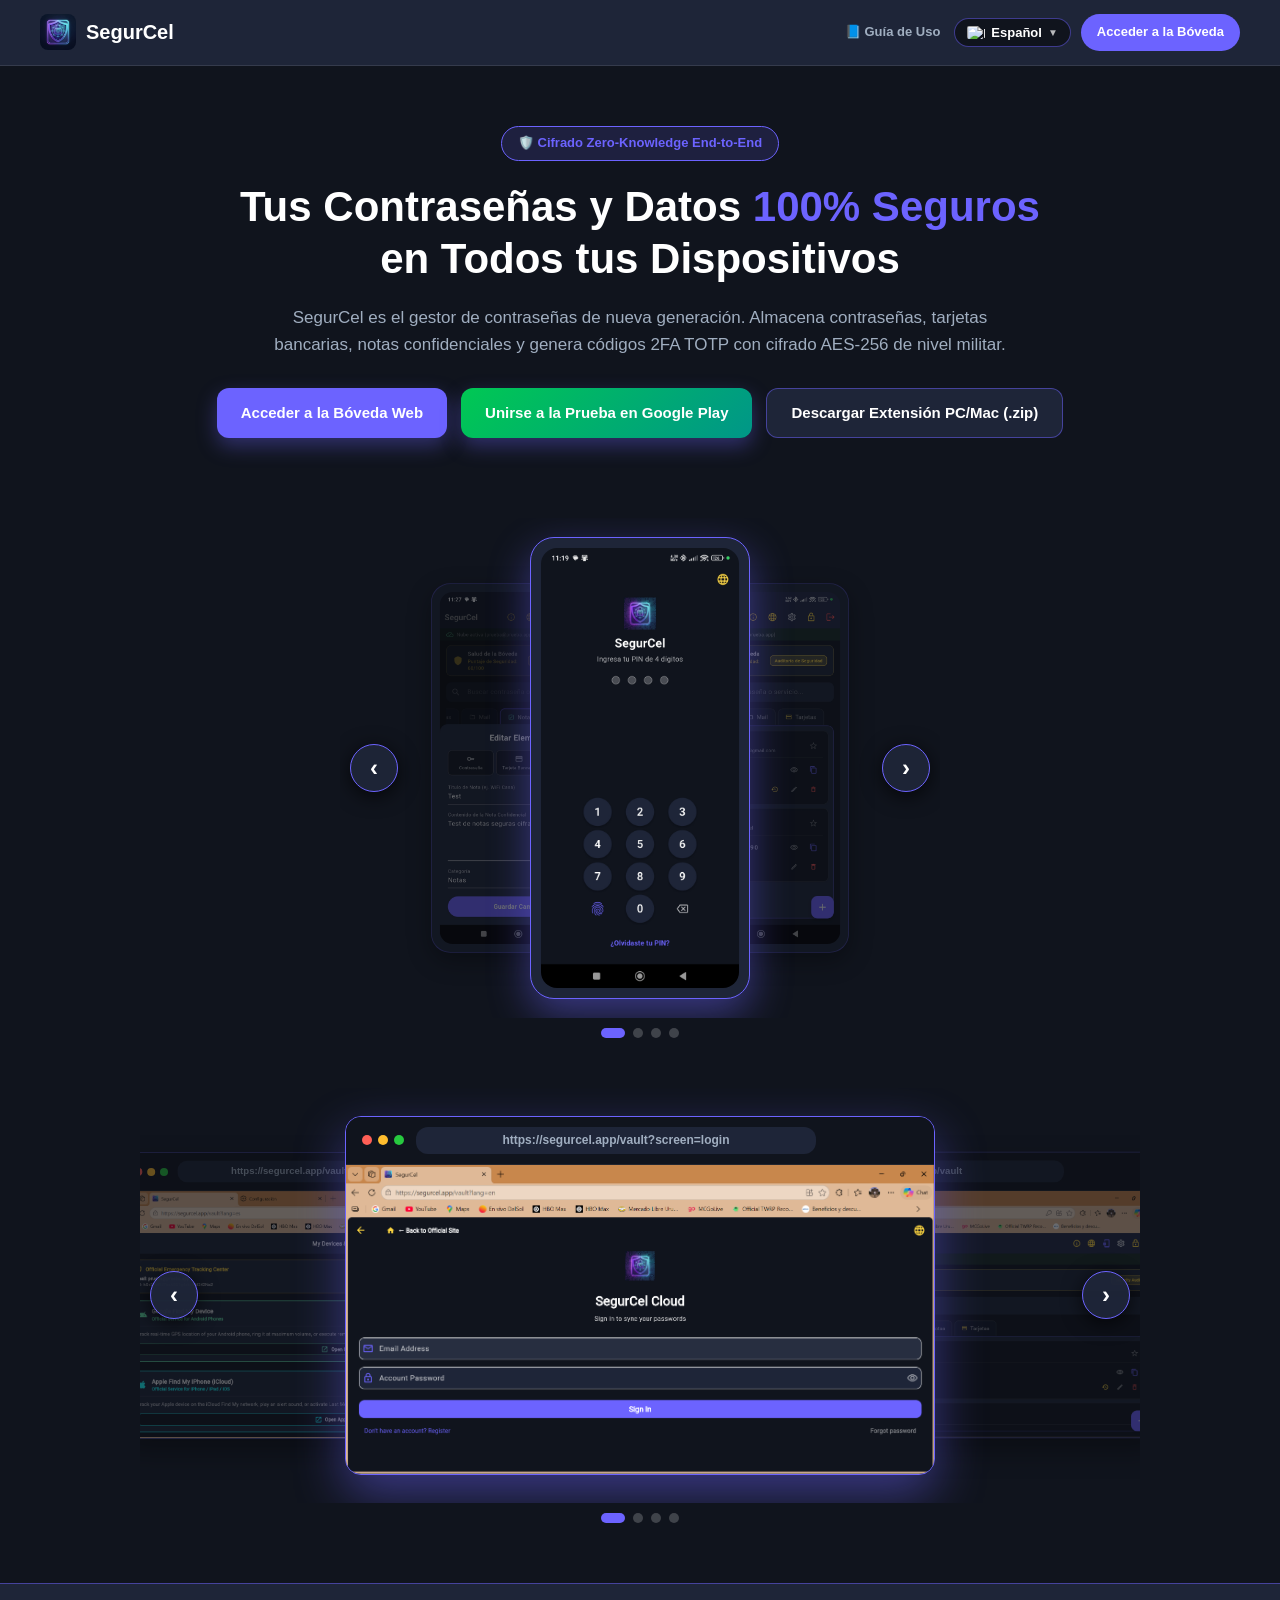
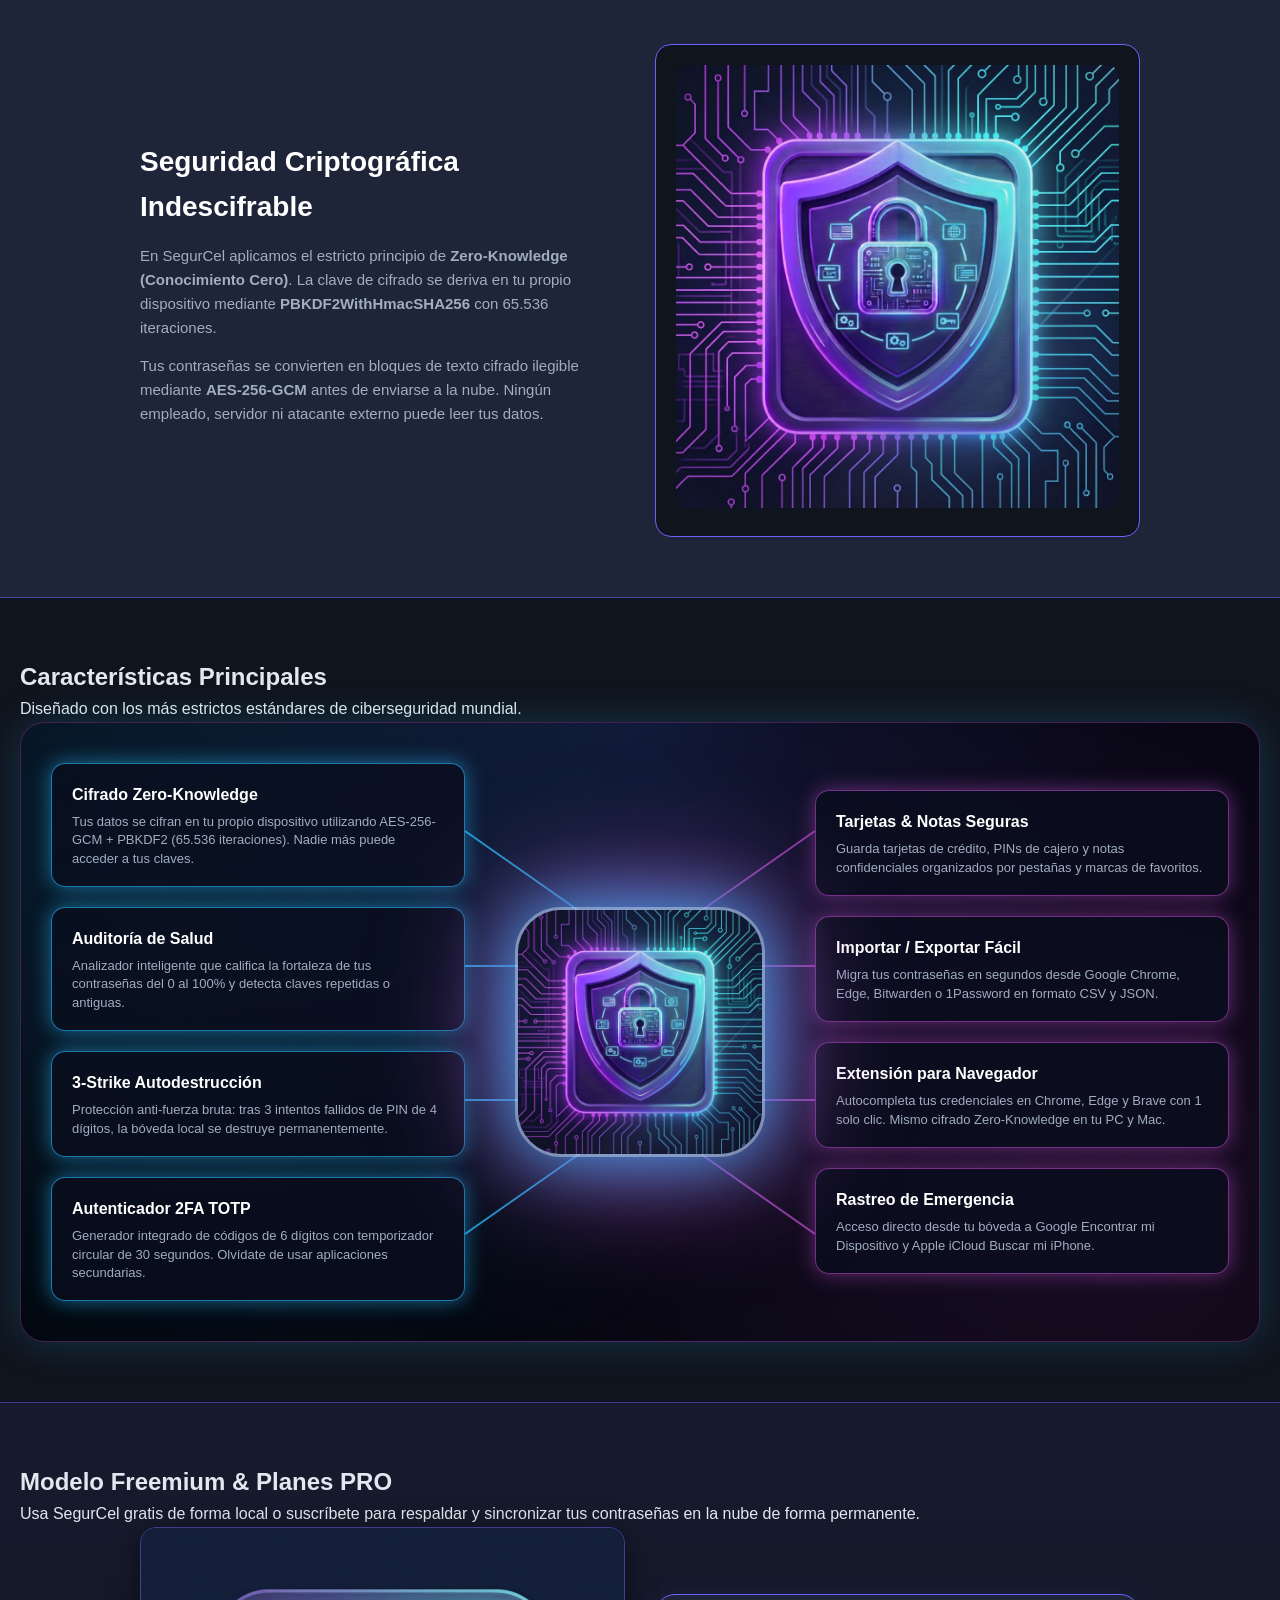
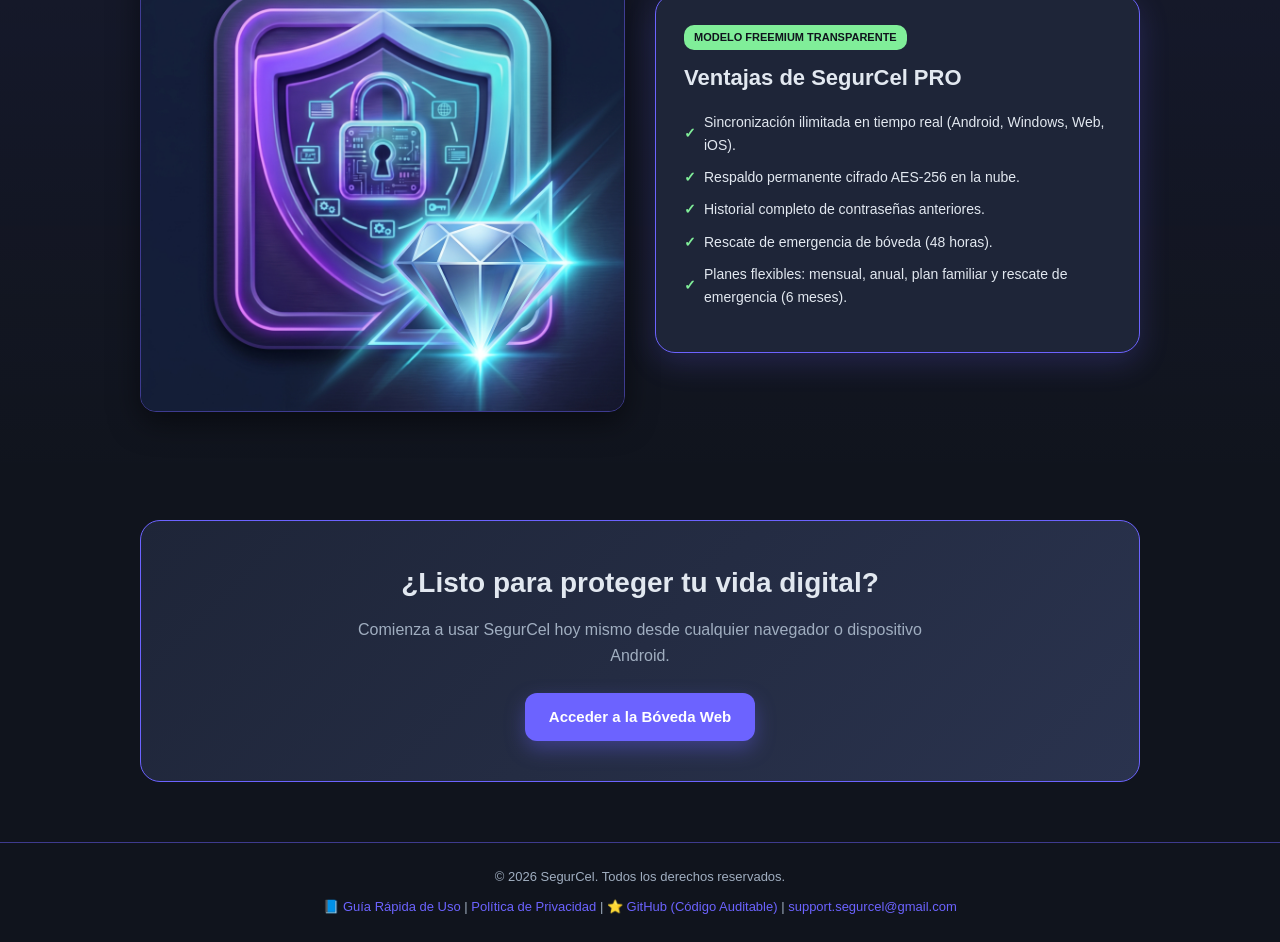
==== web/index.html @ 2927264c "feat(web): expand web platform translations to all 14 global languages (zh_HK, ar with RTL, id)" ====
<!DOCTYPE html>
<html lang="es">
<head>
    <meta charset="UTF-8">
    <meta name="viewport" content="width=device-width, initial-scale=1.0">
    <title>SegurCel - Bóveda de Contraseñas & 2FA Zero-Knowledge</title>
    <link rel="icon" type="image/png" href="favicon.png">
    <style>
        :root {
            --bg-color: #10141D;
            --card-bg: #1E2538;
            --primary: #6C63FF;
            --accent: #80EE99;
            --text-main: #E2E8F0;
            --text-muted: #A0AEC0;
            --border-color: rgba(108, 99, 255, 0.5);
        }

        * {
            box-sizing: border-box;
            margin: 0;
            padding: 0;
            font-family: -apple-system, BlinkMacSystemFont, "Segoe UI", Roboto, Helvetica, Arial, sans-serif;
        }

        body {
            background-color: var(--bg-color);
            color: var(--text-main);
            line-height: 1.6;
            overflow-x: hidden;
        }

        /* Header Navigation */
        header {
            background-color: var(--card-bg);
            border-bottom: 1px solid rgba(255, 255, 255, 0.1);
            padding: 14px 20px;
            position: sticky;
            top: 0;
            z-index: 1000;
        }

        .nav-container {
            max-width: 1200px;
            margin: 0 auto;
            display: flex;
            justify-content: space-between;
            align-items: center;
        }

        .brand {
            display: flex;
            align-items: center;
            gap: 10px;
            text-decoration: none;
            color: #FFFFFF;
            font-weight: 800;
            font-size: 20px;
        }

        .brand img {
            width: 36px;
            height: 36px;
            border-radius: 8px;
        }

        .nav-actions {
            display: flex;
            align-items: center;
            gap: 10px;
        }

        .btn-header {
            background-color: var(--primary);
            color: #FFFFFF;
            padding: 8px 16px;
            border-radius: 20px;
            text-decoration: none;
            font-weight: 700;
            font-size: 13px;
            white-space: nowrap;
            transition: all 0.2s;
        }

        .btn-header:hover {
            opacity: 0.9;
        }

        /* Language Selector Dropdown */
        .lang-dropdown {
            position: relative;
            display: inline-block;
        }

        .lang-dropbtn {
            background: #10141D;
            color: #FFFFFF;
            border: 1px solid var(--border-color);
            padding: 6px 12px;
            border-radius: 20px;
            font-size: 13px;
            font-weight: 600;
            cursor: pointer;
            display: flex;
            align-items: center;
            gap: 6px;
            outline: none;
            white-space: nowrap;
        }

        .lang-dropbtn img {
            width: 18px;
            height: 13px;
            border-radius: 2px;
            object-fit: cover;
        }

        .lang-dropdown-content {
            display: none;
            position: absolute;
            right: 0;
            top: 115%;
            background-color: #1E2538;
            min-width: 150px;
            box-shadow: 0px 8px 24px rgba(0,0,0,0.6);
            border-radius: 12px;
            border: 1px solid var(--border-color);
            z-index: 2000;
            overflow: hidden;
        }

        .lang-dropdown-content.show {
            display: block;
        }

        .lang-dropdown-content div {
            color: #FFFFFF;
            padding: 10px 14px;
            font-size: 13px;
            font-weight: 600;
            cursor: pointer;
            display: flex;
            align-items: center;
            gap: 10px;
            transition: background 0.2s;
        }

        .lang-dropdown-content div:hover {
            background-color: var(--primary);
        }

        .lang-dropdown-content div img {
            width: 18px;
            height: 13px;
            border-radius: 2px;
            object-fit: cover;
        }

        /* Hero Section */
        .hero {
            padding: 60px 20px 40px;
            text-align: center;
            max-width: 900px;
            margin: 0 auto;
        }

        .hero-badge {
            display: inline-block;
            background: rgba(108, 99, 255, 0.15);
            color: var(--primary);
            border: 1px solid var(--primary);
            padding: 6px 16px;
            border-radius: 20px;
            font-size: 13px;
            font-weight: 700;
            margin-bottom: 20px;
        }

        .hero-title {
            font-size: 42px;
            font-weight: 900;
            line-height: 1.25;
            margin-bottom: 18px;
            color: #FFFFFF;
        }

        .hero-title span {
            color: var(--primary);
        }

        .hero-subtitle {
            font-size: 17px;
            color: var(--text-muted);
            margin-bottom: 30px;
            max-width: 750px;
            margin-left: auto;
            margin-right: auto;
        }

        .hero-buttons {
            display: flex;
            justify-content: center;
            gap: 14px;
            flex-wrap: wrap;
            margin-bottom: 40px;
        }

        .btn-primary {
            background-color: var(--primary);
            color: #FFFFFF;
            padding: 12px 24px;
            border-radius: 12px;
            text-decoration: none;
            font-weight: 800;
            font-size: 15px;
            display: inline-flex;
            align-items: center;
            gap: 8px;
            box-shadow: 0 8px 20px rgba(108, 99, 255, 0.35);
        }

        .btn-secondary {
            background-color: var(--card-bg);
            color: #FFFFFF;
            border: 1.5px solid var(--border-color);
            padding: 12px 24px;
            border-radius: 12px;
            text-decoration: none;
            font-weight: 700;
            font-size: 15px;
            display: inline-flex;
            align-items: center;
            gap: 8px;
        }

        /* 3D Cover Flow Infinite PC Carousel */
        .showcase-container {
            max-width: 1100px;
            margin: 0 auto 60px;
            padding: 0 20px;
        }

        .coverflow-wrapper {
            position: relative;
            max-width: 1000px;
            margin: 0 auto 10px;
            padding: 10px 0;
            overflow: hidden;
        }

        .coverflow-container {
            position: relative;
            height: 395px;
            display: flex;
            justify-content: center;
            align-items: center;
            perspective: 1000px;
        }

        .coverflow-slide {
            position: absolute;
            width: 590px;
            transition: all 0.5s cubic-bezier(0.25, 1, 0.5, 1);
            cursor: pointer;
            user-select: none;
        }

        .coverflow-slide .desktop-frame {
            background-color: var(--card-bg);
            border-radius: 16px;
            border: 1.5px solid var(--border-color);
            box-shadow: 0 15px 35px rgba(0, 0, 0, 0.6);
            overflow: hidden;
        }

        .coverflow-slide.active {
            transform: translateX(0) scale(1) translateZ(0);
            opacity: 1;
            z-index: 10;
            pointer-events: auto;
        }

        .coverflow-slide.active .desktop-frame {
            border-color: var(--primary);
            box-shadow: 0 20px 50px rgba(108, 99, 255, 0.45);
        }

        .coverflow-slide.prev {
            transform: translateX(-48%) scale(0.8);
            opacity: 0.55;
            z-index: 5;
            filter: brightness(0.7);
        }

        .coverflow-slide.next {
            transform: translateX(48%) scale(0.8);
            opacity: 0.55;
            z-index: 5;
            filter: brightness(0.7);
        }

        .coverflow-slide.hidden {
            transform: translateX(0) scale(0.5);
            opacity: 0;
            z-index: 1;
            pointer-events: none;
        }

        .coverflow-btn {
            position: absolute;
            top: 50%;
            transform: translateY(-50%);
            background: rgba(30, 37, 56, 0.95);
            color: #FFFFFF;
            border: 1.5px solid var(--primary);
            width: 48px;
            height: 48px;
            border-radius: 50%;
            cursor: pointer;
            display: flex;
            align-items: center;
            justify-content: center;
            font-size: 24px;
            font-weight: bold;
            z-index: 20;
            transition: all 0.2s;
            box-shadow: 0 4px 20px rgba(0, 0, 0, 0.7);
            user-select: none;
        }

        .coverflow-btn:hover {
            background: var(--primary);
            transform: translateY(-50%) scale(1.15);
        }

        .coverflow-prev { left: 10px; }
        .coverflow-next { right: 10px; }

        .carousel-indicators {
            display: flex;
            justify-content: center;
            gap: 8px;
            margin-bottom: 40px;
        }

        .carousel-dot {
            width: 10px;
            height: 10px;
            border-radius: 50%;
            background: rgba(255, 255, 255, 0.2);
            cursor: pointer;
            transition: all 0.25s ease;
        }

        .carousel-dot.active {
            background: var(--primary);
            width: 24px;
            border-radius: 10px;
        }

        @media (max-width: 768px) {
            .coverflow-container { height: 260px; }
            .coverflow-slide { width: 310px; }
            .coverflow-slide.prev { transform: translateX(-35%) scale(0.8); }
            .coverflow-slide.next { transform: translateX(35%) scale(0.8); }
            .coverflow-btn { width: 38px; height: 38px; font-size: 18px; }
            .coverflow-prev { left: 2px; }
            .coverflow-next { right: 2px; }
        }

        /* Mobile Phone Parallel Layered Carousel */
        .phone-carousel-wrapper {
            position: relative;
            max-width: 600px;
            margin: 0 auto 10px;
            padding: 10px 0;
            overflow: hidden;
        }

        .phone-carousel-container {
            position: relative;
            height: 480px;
            display: flex;
            justify-content: center;
            align-items: center;
            perspective: 1000px;
        }

        .phone-carousel-slide {
            position: absolute;
            width: 220px;
            transition: all 0.5s cubic-bezier(0.25, 1, 0.5, 1);
            cursor: pointer;
            user-select: none;
        }

        .phone-carousel-slide .phone-frame {
            background-color: var(--card-bg);
            border-radius: 24px;
            padding: 10px;
            border: 1.5px solid var(--border-color);
            box-shadow: 0 10px 30px rgba(0, 0, 0, 0.6);
            overflow: hidden;
        }

        .phone-carousel-slide .phone-frame img {
            width: 100%;
            height: auto;
            border-radius: 16px;
            display: block;
        }

        .phone-carousel-slide.active {
            transform: translateX(0) scale(1);
            opacity: 1;
            z-index: 10;
            pointer-events: auto;
        }

        .phone-carousel-slide.active .phone-frame {
            border-color: var(--primary);
            box-shadow: 0 15px 40px rgba(108, 99, 255, 0.45);
        }

        .phone-carousel-slide.prev {
            transform: translateX(-55%) scale(0.8);
            opacity: 0.55;
            z-index: 5;
            filter: brightness(0.7);
        }

        .phone-carousel-slide.next {
            transform: translateX(55%) scale(0.8);
            opacity: 0.55;
            z-index: 5;
            filter: brightness(0.7);
        }

        .phone-carousel-slide.hidden {
            transform: translateX(0) scale(0.5);
            opacity: 0;
            z-index: 1;
            pointer-events: none;
        }

        @media (max-width: 768px) {
            .phone-carousel-container { height: 420px; }
            .phone-carousel-slide { width: 190px; }
            .phone-carousel-slide.prev { transform: translateX(-42%) scale(0.8); }
            .phone-carousel-slide.next { transform: translateX(42%) scale(0.8); }
        }

        .desktop-header {
            background-color: #10141D;
            padding: 10px 16px;
            display: flex;
            align-items: center;
            gap: 12px;
            border-bottom: 1px solid rgba(255, 255, 255, 0.08);
        }

        .desktop-dots {
            display: flex;
            gap: 6px;
        }

        .desktop-dot {
            width: 10px;
            height: 10px;
            border-radius: 50%;
        }

        .dot-red { background-color: #FF5F56; }
        .dot-yellow { background-color: #FFBD2E; }
        .dot-green { background-color: #27C93F; }

        .desktop-url {
            background-color: #1E2538;
            color: var(--text-muted);
            padding: 4px 16px;
            border-radius: 12px;
            font-size: 12px;
            font-weight: 600;
            flex-grow: 1;
            max-width: 400px;
            text-align: center;
        }

        .desktop-frame img {
            width: 100%;
            height: auto;
            display: block;
        }

        .showcase-grid {
            display: grid;
            grid-template-columns: repeat(auto-fit, minmax(250px, 1fr));
            gap: 20px;
            justify-items: center;
        }

        .phone-frame {
            background-color: var(--card-bg);
            border-radius: 20px;
            padding: 10px;
            border: 1.5px solid var(--border-color);
            box-shadow: 0 10px 25px rgba(108, 99, 255, 0.15);
            max-width: 280px;
        }

        .phone-frame img {
            width: 100%;
            height: auto;
            border-radius: 14px;
            display: block;
        }

        /* Zero-Knowledge Explainer Section */
        .zk-section {
            background-color: var(--card-bg);
            border-top: 1.5px solid var(--border-color);
            border-bottom: 1.5px solid var(--border-color);
            padding: 60px 20px;
            margin-bottom: 60px;
        }

        .zk-container {
            max-width: 1000px;
            margin: 0 auto;
            display: grid;
            grid-template-columns: 1fr 1fr;
            gap: 30px;
            align-items: center;
        }

        .zk-text h2 {
            font-size: 28px;
            font-weight: 800;
            color: #FFFFFF;
            margin-bottom: 14px;
        }

        .zk-text p {
            color: var(--text-muted);
            font-size: 15px;
            margin-bottom: 14px;
        }

        .zk-diagram {
            background: #10141D;
            border-radius: 16px;
            padding: 20px;
            border: 1.5px solid var(--primary);
            text-align: center;
        }

        .zk-diagram img {
            max-width: 100%;
            border-radius: 12px;
        }

        /* User Native SegurCel Circuit Hub Infographic */
        :root {
            --seg-bg-color: #050712;
            --seg-blue: #29b6f6;
            --seg-purple: #ab47bc;
            --seg-card-bg: rgba(10, 14, 30, 0.75);
            --seg-border-radius: 14px;
            --seg-glow-soft: 0 0 20px rgba(171, 71, 188, 0.55);
            --seg-glow-soft-blue: 0 0 20px rgba(41, 182, 246, 0.55);
        }

        .features-section {
            max-width: 1400px;
            margin: 0 auto 60px;
            padding: 0 20px;
        }

        .segurcel-wrapper {
            width: 100%;
            display: grid;
            grid-template-columns: 1fr auto 1fr;
            align-items: center;
            gap: 30px;
            position: relative;
            background: radial-gradient(circle at top, #111633 0, #050712 55%, #020309 100%);
            border-radius: 24px;
            padding: 40px 30px;
            border: 1.5px solid rgba(171, 71, 188, 0.4);
            box-shadow: 0 0 40px rgba(41, 182, 246, 0.2);
            overflow: hidden;
        }

        @keyframes segurcelGlow {
            0% { opacity: 0.55; transform: scale(1); filter: blur(0px); }
            50% { opacity: 0.85; transform: scale(1.05); filter: blur(4px); }
            100% { opacity: 0.55; transform: scale(1); filter: blur(0px); }
        }

        .segurcel-wrapper::before {
            content: "";
            position: absolute;
            inset: 0;
            background-image:
                radial-gradient(circle at 10% 20%, rgba(41, 182, 246, 0.15) 0, transparent 55%),
                radial-gradient(circle at 90% 80%, rgba(171, 71, 188, 0.15) 0, transparent 55%);
            opacity: 0.9;
            pointer-events: none;
            z-index: 0;
            animation: segurcelGlow 6s ease-in-out infinite;
        }

        .cards-column {
            display: flex;
            flex-direction: column;
            gap: 20px;
            z-index: 1;
        }

        .card {
            border-radius: var(--seg-border-radius);
            background: var(--seg-card-bg);
            backdrop-filter: blur(12px);
            -webkit-backdrop-filter: blur(12px);
            padding: 18px 20px;
            position: relative;
            overflow: hidden;
            transition: all 0.3s ease;
        }

        .card:hover {
            transform: translateY(-2px);
        }

        .card.left {
            border: 1.5px solid rgba(41, 182, 246, 0.65);
            box-shadow: var(--seg-glow-soft-blue);
        }

        .card.right {
            border: 1.5px solid rgba(171, 71, 188, 0.65);
            box-shadow: var(--seg-glow-soft);
        }

        .card-header {
            display: flex;
            align-items: center;
            gap: 10px;
            margin-bottom: 6px;
        }

        .card-icon {
            font-size: 20px;
        }

        .card-title {
            font-size: 16px;
            font-weight: 700;
            color: #FFFFFF;
        }

        .card-desc {
            font-size: 13px;
            color: var(--text-muted);
            line-height: 1.4;
        }

        .shield-wrapper {
            position: relative;
            width: 290px;
            height: 480px;
            display: flex;
            align-items: center;
            justify-content: center;
            z-index: 2;
        }

        @keyframes segurcelShieldPulse {
            0% {
                transform: scale(1);
                filter: drop-shadow(0 0 35px rgba(41, 182, 246, 0.9))
                        drop-shadow(0 0 55px rgba(171, 71, 188, 0.9));
            }
            50% {
                transform: scale(1.05);
                filter: drop-shadow(0 0 50px rgba(41, 182, 246, 1))
                        drop-shadow(0 0 75px rgba(171, 71, 188, 1));
            }
            100% {
                transform: scale(1);
                filter: drop-shadow(0 0 35px rgba(41, 182, 246, 0.9))
                        drop-shadow(0 0 55px rgba(171, 71, 188, 0.9));
            }
        }

        .segurcel-logo {
            width: 250px;
            height: 250px;
            border-radius: 46px;
            object-fit: cover;
            border: 3px solid rgba(255, 255, 255, 0.35);
            z-index: 10;
            position: relative;
            animation: segurcelShieldPulse 4.5s ease-in-out infinite;
            filter: drop-shadow(0 0 35px rgba(41, 182, 246, 0.9))
                    drop-shadow(0 0 55px rgba(171, 71, 188, 0.9));
        }

        @keyframes segurcelConnectorPulse {
            0% { opacity: 0.55; box-shadow: 0 0 6px currentColor; }
            50% { opacity: 1; box-shadow: 0 0 14px currentColor; }
            100% { opacity: 0.55; box-shadow: 0 0 6px currentColor; }
        }

        .connector {
            position: absolute;
            height: 2px;
            background: currentColor;
            opacity: 0.8;
            z-index: 1;
            animation: segurcelConnectorPulse 4.5s ease-in-out infinite;
        }

        .connector.left {
            color: var(--seg-blue);
            left: -30px;
            width: 140px;
        }

        .connector.right {
            color: var(--seg-purple);
            right: -30px;
            width: 140px;
        }

        @media (max-width: 1024px) {
            .segurcel-wrapper {
                grid-template-columns: 1fr;
                gap: 24px;
                padding: 24px 16px;
            }
            .cards-column {
                flex-direction: column;
                gap: 16px;
            }
            .shield-wrapper {
                order: -1;
                height: 220px;
                margin: 0 auto;
            }
            .connector {
                display: none;
            }
        }

        .standalone-shield-badge img {
            width: 100px;
            height: 100px;
            border-radius: 20px;
            object-fit: cover;
        }

        @media (max-width: 950px) {
            .circuit-infographic-container {
                grid-template-columns: 1fr;
                gap: 20px;
            }
            .circuit-lines-overlay {
                display: none;
            }
            .standalone-shield-node {
                margin-bottom: 10px;
            }
        }

        .feature-card {
            background-color: var(--card-bg);
            border: 1.5px solid var(--border-color);
            border-radius: 16px;
            padding: 24px;
            box-shadow: 0 4px 15px rgba(108, 99, 255, 0.1);
        }

        .feature-icon {
            font-size: 30px;
            margin-bottom: 12px;
        }

        .feature-card h3 {
            font-size: 18px;
            font-weight: 700;
            color: #FFFFFF;
            margin-bottom: 8px;
        }

        .feature-card p {
            color: var(--text-muted);
            font-size: 13.5px;
        }

        /* Freemium & Subscriptions Section */
        .freemium-section {
            background: linear-gradient(180deg, rgba(108, 99, 255, 0.08) 0%, rgba(16, 20, 29, 0) 100%);
            padding: 60px 20px;
            border-top: 1.5px solid var(--border-color);
        }

        .freemium-grid {
            max-width: 1000px;
            margin: 0 auto;
            display: grid;
            grid-template-columns: 1fr 1fr;
            gap: 30px;
            align-items: center;
        }

        .freemium-box {
            background-color: var(--card-bg);
            border: 1.5px solid var(--primary);
            border-radius: 20px;
            padding: 28px;
            box-shadow: 0 10px 30px rgba(108, 99, 255, 0.2);
        }

        .plan-badge {
            background-color: var(--accent);
            color: #10141D;
            font-size: 11px;
            font-weight: 800;
            padding: 4px 10px;
            border-radius: 10px;
            display: inline-block;
            margin-bottom: 10px;
        }

        .plan-list {
            list-style: none;
            margin: 16px 0;
        }

        .plan-list li {
            color: var(--text-main);
            font-size: 14px;
            margin-bottom: 10px;
            display: flex;
            align-items: center;
            gap: 8px;
        }

        .plan-list li span {
            color: var(--accent);
            font-weight: bold;
        }

        .freemium-image img {
            width: 100%;
            border-radius: 16px;
            box-shadow: 0 10px 30px rgba(0,0,0,0.5);
            border: 1.5px solid var(--border-color);
        }

        /* CTA Banner */
        .cta-banner {
            max-width: 1000px;
            margin: 40px auto 60px;
            padding: 40px 20px;
            background: linear-gradient(135deg, #1E2538 0%, #2A334E 100%);
            border-radius: 20px;
            border: 1.5px solid var(--primary);
            text-align: center;
        }

        /* Footer */
        footer {
            border-top: 1.5px solid var(--border-color);
            padding: 24px 20px;
            text-align: center;
            color: var(--text-muted);
            font-size: 13px;
        }

        footer a {
            color: var(--primary);
            text-decoration: none;
        }

        footer a:hover {
            text-decoration: underline;
        }

        @media (max-width: 768px) {
            header { padding: 10px 12px; }
            .nav-container { flex-wrap: wrap; gap: 8px; justify-content: space-between; }
            .nav-actions { gap: 6px; flex-wrap: wrap; justify-content: flex-end; }
            .btn-header { padding: 6px 12px; font-size: 12px; white-space: nowrap; }
            .lang-dropbtn { padding: 5px 10px; font-size: 12px; white-space: nowrap; }
            #linkHeaderGuide { font-size: 12px; margin-right: 4px; white-space: nowrap; }
            .hero { padding: 40px 16px 30px; }
            .hero-title { font-size: 26px; }
            .hero-subtitle { font-size: 14px; margin-bottom: 24px; }
            .zk-container, .freemium-grid { grid-template-columns: 1fr; }
            .brand-title { font-size: 16px; }
            .feature-card { padding: 18px; }
            .showcase-grid { grid-template-columns: 1fr; }
            .phone-frame { max-width: 240px; }
        }
    </style>
</head>
<body>

    <!-- Header Navigation -->
    <header>
        <div class="nav-container">
            <a href="/" class="brand">
                <img src="assets/html/logo_solo.jpeg" alt="SegurCel Logo">
                <span class="brand-title">SegurCel</span>
            </a>
            <div class="nav-actions">
                <a href="/guide" style="color: var(--text-muted); text-decoration: none; font-size: 13px; font-weight: 600; margin-right: 4px;" id="linkHeaderGuide">📘 Guía de Uso</a>
                <div class="lang-dropdown">
                    <button class="lang-dropbtn" onclick="SegurCelNav.toggleLangMenu(event)">
                        <img src="https://flagcdn.com/20x15/es.png" id="selectedFlag" alt="Flag">
                        <span id="selectedLangName">Español</span>
                        <span style="font-size: 10px; opacity: 0.7;">▼</span>
                    </button>
                    <div class="lang-dropdown-content" id="langMenu">
                        <div onclick="selectLanguage('es', 'https://flagcdn.com/20x15/es.png', 'Español')"><img src="https://flagcdn.com/20x15/es.png" alt="es"> Español</div>
                        <div onclick="selectLanguage('en', 'https://flagcdn.com/20x15/us.png', 'English')"><img src="https://flagcdn.com/20x15/us.png" alt="en"> English</div>
                        <div onclick="selectLanguage('pt', 'https://flagcdn.com/20x15/br.png', 'Português')"><img src="https://flagcdn.com/20x15/br.png" alt="pt"> Português</div>
                        <div onclick="selectLanguage('zh', 'https://flagcdn.com/20x15/cn.png', '中文')"><img src="https://flagcdn.com/20x15/cn.png" alt="zh"> 中文</div>
                        <div onclick="selectLanguage('fr', 'https://flagcdn.com/20x15/fr.png', 'Français')"><img src="https://flagcdn.com/20x15/fr.png" alt="fr"> Français</div>
                        <div onclick="selectLanguage('hi', 'https://flagcdn.com/20x15/in.png', 'हिन्दी')"><img src="https://flagcdn.com/20x15/in.png" alt="hi"> हिन्दी</div>
                        <div onclick="selectLanguage('de', 'https://flagcdn.com/20x15/de.png', 'Deutsch')"><img src="https://flagcdn.com/20x15/de.png" alt="de"> Deutsch</div>
                        <div onclick="selectLanguage('ja', 'https://flagcdn.com/20x15/jp.png', '日本語')"><img src="https://flagcdn.com/20x15/jp.png" alt="ja"> 日本語</div>
                        <div onclick="selectLanguage('ko', 'https://flagcdn.com/20x15/kr.png', '한국어')"><img src="https://flagcdn.com/20x15/kr.png" alt="ko"> 한국어</div>
                        <div onclick="selectLanguage('ru', 'https://flagcdn.com/20x15/ru.png', 'Русский')"><img src="https://flagcdn.com/20x15/ru.png" alt="ru"> Русский</div>
                    </div>
                </div>
                <a href="/vault" class="btn-header" id="btnHeaderVault">Acceder a la Bóveda</a>
            </div>
        </div>
    </header>

    <!-- Hero Section -->
    <section class="hero">
        <div class="hero-badge" id="heroBadge">Cifrado Zero-Knowledge End-to-End</div>
        <h1 class="hero-title" id="heroTitle">Tus Contraseñas y Datos <span>100% Seguros</span> en Todos tus Dispositivos</h1>
        <p class="hero-subtitle" id="heroSubtitle">
            SegurCel es el gestor de contraseñas de nueva generación. Almacena contraseñas, tarjetas bancarias, notas confidenciales y genera códigos 2FA TOTP con cifrado AES-256 de nivel militar.
        </p>

        <div class="hero-buttons">
            <a href="/vault" class="btn-primary" id="btnHeroVault">
                <span id="lblBtnVault">Acceder a la Bóveda Web</span>
            </a>
            <a href="https://play.google.com/apps/testing/com.segurcel.segurcel" target="_blank" class="btn-primary" style="background: linear-gradient(135deg, #00C853 0%, #009688 100%); color: #FFF;" id="btnPlayTesting">
                <span id="lblBtnPlay">Unirse a la Prueba en Google Play</span>
            </a>
            <a href="segurcel-extension.zip" class="btn-secondary" download id="btnDownloadExt">
                <span id="lblBtnExt">Descargar Extensión PC/Mac (.zip)</span>
            </a>
        </div>
    </section>

    <!-- App Showcase Carousel (Mobile First & PC Desktop) -->
    <section class="showcase-container">
        <!-- Carrusel Interactivo de Teléfonos Móviles (Mobile First) -->
        <div class="phone-carousel-wrapper">
            <button class="coverflow-btn coverflow-prev" onclick="rotatePhoneCarousel(-1)" aria-label="Anterior">‹</button>
            <div class="phone-carousel-container" id="phoneCarouselContainer">
                <div class="phone-carousel-slide active" onclick="setPhoneSlide(0)">
                    <div class="phone-frame">
                        <img src="assets/html/ingreso_pin.png" alt="Desbloqueo por PIN Maestro">
                    </div>
                </div>

                <div class="phone-carousel-slide next" onclick="setPhoneSlide(1)">
                    <div class="phone-frame">
                        <img src="assets/html/pantalla_principal.png" alt="Bóveda de Contraseñas Móvil">
                    </div>
                </div>

                <div class="phone-carousel-slide hidden" onclick="setPhoneSlide(2)">
                    <div class="phone-frame">
                        <img src="assets/html/auditoria_boveda.png" alt="Auditoría de Salud de la Bóveda">
                    </div>
                </div>

                <div class="phone-carousel-slide prev" onclick="setPhoneSlide(3)">
                    <div class="phone-frame">
                        <img src="assets/html/agregar_elementos.png" alt="Notas y Tarjetas Cifradas">
                    </div>
                </div>
            </div>
            <button class="coverflow-btn coverflow-next" onclick="rotatePhoneCarousel(1)" aria-label="Siguiente">›</button>
        </div>

        <!-- Puntos Indicadores del Carrusel Móvil -->
        <div class="carousel-indicators" style="margin-bottom: 50px;">
            <span class="carousel-dot phone-dot active" onclick="setPhoneSlide(0)"></span>
            <span class="carousel-dot phone-dot" onclick="setPhoneSlide(1)"></span>
            <span class="carousel-dot phone-dot" onclick="setPhoneSlide(2)"></span>
            <span class="carousel-dot phone-dot" onclick="setPhoneSlide(3)"></span>
        </div>

        <!-- Carrusel de Pantallas de PC Desktop -->
        <div class="coverflow-wrapper">
            <button class="coverflow-btn coverflow-prev" onclick="rotateCoverFlow(-1)" aria-label="Anterior">‹</button>
            <div class="coverflow-container" id="coverflowContainer">
                <div class="coverflow-slide active" onclick="setCoverSlide(0)">
                    <div class="desktop-frame">
                        <div class="desktop-header">
                            <div class="desktop-dots">
                                <span class="desktop-dot dot-red"></span>
                                <span class="desktop-dot dot-yellow"></span>
                                <span class="desktop-dot dot-green"></span>
                            </div>
                            <div class="desktop-url">https://segurcel.app/vault?screen=login</div>
                        </div>
                        <img src="assets/html/ingreso_pc.png" alt="SegurCel Cloud Login en PC">
                    </div>
                </div>

                <div class="coverflow-slide next" onclick="setCoverSlide(1)">
                    <div class="desktop-frame">
                        <div class="desktop-header">
                            <div class="desktop-dots">
                                <span class="desktop-dot dot-red"></span>
                                <span class="desktop-dot dot-yellow"></span>
                                <span class="desktop-dot dot-green"></span>
                            </div>
                            <div class="desktop-url">https://segurcel.app/vault</div>
                        </div>
                        <img src="assets/html/pantalla_principal_pc.png" alt="Bóveda Web en PC / Laptop">
                    </div>
                </div>

                <div class="coverflow-slide hidden" onclick="setCoverSlide(2)">
                    <div class="desktop-frame">
                        <div class="desktop-header">
                            <div class="desktop-dots">
                                <span class="desktop-dot dot-red"></span>
                                <span class="desktop-dot dot-yellow"></span>
                                <span class="desktop-dot dot-green"></span>
                            </div>
                            <div class="desktop-url">https://segurcel.app/vault?screen=settings</div>
                        </div>
                        <img src="assets/html/settings_pc.png" alt="Ajustes y Seguridad Bóveda en PC">
                    </div>
                </div>

                <div class="coverflow-slide prev" onclick="setCoverSlide(3)">
                    <div class="desktop-frame">
                        <div class="desktop-header">
                            <div class="desktop-dots">
                                <span class="desktop-dot dot-red"></span>
                                <span class="desktop-dot dot-yellow"></span>
                                <span class="desktop-dot dot-green"></span>
                            </div>
                            <div class="desktop-url">https://segurcel.app/vault?screen=my_devices</div>
                        </div>
                        <img src="assets/html/my_devices_pc.png" alt="Centro de Rastreo de Emergencia en PC">
                    </div>
                </div>
            </div>
            <button class="coverflow-btn coverflow-next" onclick="rotateCoverFlow(1)" aria-label="Siguiente">›</button>
        </div>

        <!-- Puntos Indicadores del Carrusel PC -->
        <div class="carousel-indicators">
            <span class="carousel-dot active" onclick="setCoverSlide(0)"></span>
            <span class="carousel-dot" onclick="setCoverSlide(1)"></span>
            <span class="carousel-dot" onclick="setCoverSlide(2)"></span>
            <span class="carousel-dot" onclick="setCoverSlide(3)"></span>
        </div>
    </section>

    <!-- Zero Knowledge Explainer -->
    <section class="zk-section">
        <div class="zk-container">
            <div class="zk-text">
                <h2 id="zkTitle">Seguridad Criptográfica Indescifrable</h2>
                <p id="zkDesc1">
                    En SegurCel aplicamos el estricto principio de <strong>Zero-Knowledge (Conocimiento Cero)</strong>. La clave de cifrado se deriva en tu propio dispositivo mediante <strong>PBKDF2WithHmacSHA256</strong> con 65.536 iteraciones.
                </p>
                <p id="zkDesc2">
                    Tus contraseñas se convierten en bloques de texto cifrado ilegible mediante <strong>AES-256-GCM</strong> antes de enviarse a la nube. Ningún empleado, servidor ni atacante externo puede leer tus datos.
                </p>
            </div>
            <div class="zk-diagram">
                <img src="assets/html/logo_circuitos.jpeg" alt="Diagrama Seguridad Zero Knowledge">
            </div>
        </div>
    </section>

    <!-- Features Grid / Circuit Infographic Section -->
    <section class="features-section">
        <h2 class="section-title" id="secTitleFeatures">Características Principales</h2>
        <p class="section-subtitle" id="secSubFeatures">Diseñado con los más estrictos estándares de ciberseguridad mundial.</p>

        <div class="segurcel-wrapper">
            <!-- TARJETAS IZQUIERDA -->
            <div class="cards-column">
                <div class="card left">
                    <div class="card-header">
                        <span class="card-title" id="f1_title">Cifrado Zero-Knowledge</span>
                    </div>
                    <div class="card-desc" id="f1_desc">Tus datos se cifran en tu propio dispositivo utilizando AES-256-GCM + PBKDF2 (65.536 iteraciones). Nadie más puede acceder a tus claves.</div>
                </div>

                <div class="card left">
                    <div class="card-header">
                        <span class="card-title" id="f4_title">Auditoría de Salud</span>
                    </div>
                    <div class="card-desc" id="f4_desc">Analizador inteligente que califica la fortaleza de tus contraseñas del 0 al 100% y detecta claves repetidas o antiguas.</div>
                </div>

                <div class="card left">
                    <div class="card-header">
                        <span class="card-title" id="f3_title">3-Strike Autodestrucción</span>
                    </div>
                    <div class="card-desc" id="f3_desc">Protección anti-fuerza bruta: tras 3 intentos fallidos de PIN de 4 dígitos, la bóveda local se destruye permanentemente.</div>
                </div>

                <div class="card left">
                    <div class="card-header">
                        <span class="card-title" id="f2_title">Autenticador 2FA TOTP</span>
                    </div>
                    <div class="card-desc" id="f2_desc">Generador integrado de códigos de 6 dígitos con temporizador circular de 30 segundos. Olvídate de usar aplicaciones secundarias.</div>
                </div>
            </div>

            <!-- ESCUDO CENTRAL -->
            <div class="shield-wrapper">
                <img src="assets/html/logo_circuitos.jpeg" class="segurcel-logo" alt="SegurCel Logo" />

                <!-- CONECTORES CONVERGENTES HACIA EL ESCUDO -->
                <div class="connector left" style="top: 8%; left: -30px; width: 200px; transform: rotate(35deg); transform-origin: left center;"></div>
                <div class="connector left" style="top: 36%; left: -30px; width: 170px;"></div>
                <div class="connector left" style="top: 64%; left: -30px; width: 170px;"></div>
                <div class="connector left" style="top: 92%; left: -30px; width: 200px; transform: rotate(-35deg); transform-origin: left center;"></div>

                <div class="connector right" style="top: 8%; right: -30px; width: 200px; transform: rotate(-35deg); transform-origin: right center;"></div>
                <div class="connector right" style="top: 36%; right: -30px; width: 170px;"></div>
                <div class="connector right" style="top: 64%; right: -30px; width: 170px;"></div>
                <div class="connector right" style="top: 92%; right: -30px; width: 200px; transform: rotate(35deg); transform-origin: right center;"></div>
            </div>

            <!-- TARJETAS DERECHA -->
            <div class="cards-column">
                <div class="card right">
                    <div class="card-header">
                        <span class="card-title" id="f5_title">Tarjetas & Notas Seguras</span>
                    </div>
                    <div class="card-desc" id="f5_desc">Guarda tarjetas de crédito, PINs de cajero y notas confidenciales organizados por pestañas y marcas de favoritos.</div>
                </div>

                <div class="card right">
                    <div class="card-header">
                        <span class="card-title" id="f6_title">Importar / Exportar Fácil</span>
                    </div>
                    <div class="card-desc" id="f6_desc">Migra tus contraseñas en segundos desde Google Chrome, Edge, Bitwarden o 1Password en formato CSV y JSON.</div>
                </div>

                <div class="card right">
                    <div class="card-header">
                        <span class="card-title" id="f7_title">Extensión para Navegador</span>
                    </div>
                    <div class="card-desc" id="f7_desc">Autocompleta tus credenciales en Chrome, Edge y Brave con 1 solo clic. Mismo cifrado Zero-Knowledge en tu PC y Mac.</div>
                </div>

                <div class="card right">
                    <div class="card-header">
                        <span class="card-title" id="f8_title">Rastreo de Emergencia</span>
                    </div>
                    <div class="card-desc" id="f8_desc">Acceso directo desde tu bóveda a Google Encontrar mi Dispositivo y Apple iCloud Buscar mi iPhone.</div>
                </div>
            </div>
        </div>
    </section>

    <!-- Nueva Sección Freemium & Suscripción PRO -->
    <section class="freemium-section">
        <h2 class="section-title" id="proTitle">Modelo Freemium & Planes PRO</h2>
        <p class="section-subtitle" id="proSub">Usa SegurCel gratis de forma local o suscríbete para respaldar y sincronizar tus contraseñas en la nube de forma permanente.</p>

        <div class="freemium-grid">
            <div class="freemium-image">
                <img src="assets/html/suscripcion.jpeg" alt="Planes SegurCel PRO">
            </div>
            <div class="freemium-box">
                <span class="plan-badge" id="badgeFreemium">MODELO FREEMIUM TRANSPARENTE</span>
                <h3 style="font-size: 22px; margin-bottom: 10px;" id="lblVentajasPro">Ventajas de SegurCel PRO</h3>
                <ul class="plan-list">
                    <li><span>✓</span> <div id="proItem1">Sincronización Ilimitada en Tiempo Real (Android, Windows, Web, iOS).</div></li>
                    <li><span>✓</span> <div id="proItem2">Respaldo Permanente Cifrado AES-256 en la Nube.</div></li>
                    <li><span>✓</span> <div id="proItem3">Historial Completo de Contraseñas Anteriores.</div></li>
                    <li><span>✓</span> <div id="proItem4">Rescate de Emergencia de Bóveda (48 Horas).</div></li>
                    <li><span>✓</span> <div id="proItem5">Planes Flexibles: Mensual, Anual, Rescate 6 Meses y Licencia Vitalicia.</div></li>
                </ul>
            </div>
        </div>
    </section>

    <!-- CTA Banner -->
    <section style="padding: 0 20px;">
        <div class="cta-banner">
            <h2 style="font-size: 28px; font-weight: 800; margin-bottom: 12px;" id="ctaTitle">¿Listo para proteger tu vida digital?</h2>
            <p style="color: var(--text-muted); max-width: 600px; margin: 0 auto 24px;" id="ctaSub">Comienza a usar SegurCel hoy mismo desde cualquier navegador o dispositivo Android.</p>
            <div style="display: flex; justify-content: center; gap: 12px; flex-wrap: wrap;">
                <a href="/vault" class="btn-primary" id="btnCtaVault">Acceder a SegurCel Web</a>
            </div>
        </div>
    </section>

    <!-- Footer -->
    <footer>
        <p id="footerCopyright">&copy; 2026 SegurCel. Todos los derechos reservados.</p>
        <p style="margin-top: 10px;">
            <a href="/guide" id="linkFooterGuide">Guía Rápida de Uso</a> |
            <a href="/privacy" id="linkFooterPrivacy">Política de Privacidad</a> |
            <a href="https://github.com/ambuydev/SegurCel" target="_blank" id="linkFooterGithub">GitHub (Código Auditable)</a> |
            <a href="mailto:support.segurcel@gmail.com">support.segurcel@gmail.com</a>
        </p>
    </footer>

    <script src="navbar.js"></script>

    <!-- Multilingual Script -->
    <script>
        const dict = {
            es: {
                badge: "🛡️ Cifrado Zero-Knowledge End-to-End",
                title: "Tus Contraseñas y Datos <span>100% Seguros</span> en Todos tus Dispositivos",
                sub: "SegurCel es el gestor de contraseñas de nueva generación. Almacena contraseñas, tarjetas bancarias, notas confidenciales y genera códigos 2FA TOTP con cifrado AES-256 de nivel militar.",
                btnVault: "Acceder a la Bóveda Web",
                btnExt: "Descargar Extensión PC/Mac (.zip)",
                btnPlay: "Unirse a la Prueba en Google Play",
                btnApk: "📲 Ver en Google Play Store",
                btnHeader: "Acceder a la Bóveda",
                zkT: "Seguridad Criptográfica Indescifrable",
                zkD1: "En SegurCel aplicamos el estricto principio de <strong>Zero-Knowledge (Conocimiento Cero)</strong>. La clave de cifrado se deriva en tu propio dispositivo mediante <strong>PBKDF2WithHmacSHA256</strong> con 65.536 iteraciones.",
                zkD2: "Tus contraseñas se convierten en bloques de texto cifrado ilegible mediante <strong>AES-256-GCM</strong> antes de enviarse a la nube. Ningún empleado, servidor ni atacante externo puede leer tus datos.",
                secTitleF: "Características Principales",
                secSubF: "Diseñado con los más estrictos estándares de ciberseguridad mundial.",
                f1_t: "Cifrado Zero-Knowledge", f1_d: "Tus datos se cifran en tu propio dispositivo utilizando AES-256-GCM + PBKDF2 (65.536 iteraciones). Nadie más puede acceder a tus claves.",
                f2_t: "Autenticador 2FA TOTP", f2_d: "Generador integrado de códigos de 6 dígitos con temporizador circular de 30 segundos. Olvídate de usar aplicaciones secundarias.",
                f3_t: "3-Strike Autodestrucción", f3_d: "Protección anti-fuerza bruta: tras 3 intentos fallidos de PIN de 4 dígitos, la bóveda local se destruye permanentemente.",
                f4_t: "Auditoría de Salud", f4_d: "Analizador inteligente que califica la fortaleza de tus contraseñas del 0 al 100% y detecta claves repetidas o antiguas.",
                f5_t: "Tarjetas & Notas Seguras", f5_d: "Guarda tarjetas de crédito, PINs de cajero y notas confidenciales organizados por pestañas y marcas de favoritos.",
                f6_t: "Importar / Exportar Fácil", f6_d: "Migra tus contraseñas en segundos desde Google Chrome, Edge, Bitwarden o 1Password en formato CSV y JSON.",
                f7_t: "Extensión para Navegador", f7_d: "Autocompleta tus credenciales en Chrome, Edge y Brave con 1 solo clic. Mismo cifrado Zero-Knowledge en tu PC y Mac.",
                f8_t: "Rastreo de Emergencia", f8_d: "Acceso directo desde tu bóveda a Google Encontrar mi Dispositivo y Apple iCloud Buscar mi iPhone.",
                proT: "Modelo Freemium & Planes PRO", proS: "Usa SegurCel gratis de forma local o suscríbete para respaldar y sincronizar tus contraseñas en la nube de forma permanente.",
                proB: "MODELO FREEMIUM TRANSPARENTE", proV: "Ventajas de SegurCel PRO",
                pi1: "Sincronización ilimitada en tiempo real (Android, Windows, Web, iOS).",
                pi2: "Respaldo permanente cifrado AES-256 en la nube.",
                pi3: "Historial completo de contraseñas anteriores.",
                pi4: "Rescate de emergencia de bóveda (48 horas).",
                pi5: "Planes flexibles: mensual, anual, plan familiar y rescate de emergencia (6 meses).",
                ctaT: "¿Listo para proteger tu vida digital?", ctaS: "Comienza a usar SegurCel hoy mismo desde cualquier navegador o dispositivo Android.",
                priv: "Política de Privacidad"
            },
            en: {
                badge: "Zero-Knowledge End-to-End Encryption",
                title: "Your Passwords & Data <span>100% Secure</span> Across All Devices",
                sub: "SegurCel is the next-generation password manager. Store passwords, bank cards, confidential notes, and generate 2FA TOTP codes with military-grade AES-256 encryption.",
                btnVault: "Access Web Vault",
                btnExt: "Download PC/Mac Extension (.zip)",
                btnPlay: "Join Beta Test on Google Play",
                btnApk: "📲 View on Google Play Store",
                btnHeader: "Access Vault",
                zkT: "Unbreakable Cryptographic Security",
                zkD1: "At SegurCel we enforce the strict <strong>Zero-Knowledge</strong> principle. Key derivation takes place locally on your device via <strong>PBKDF2WithHmacSHA256</strong> with 65,536 iterations.",
                zkD2: "Your passwords are encrypted into unreadable ciphertext via <strong>AES-256-GCM</strong> before leaving your device. No employee or server can read your data.",
                secTitleF: "Key Features",
                secSubF: "Designed with the world's strictest cybersecurity standards.",
                f1_t: "Zero-Knowledge Encryption", f1_d: "Your data is encrypted locally on your device using AES-256-GCM + PBKDF2 (65,536 iterations). Nobody else has your keys.",
                f2_t: "2FA TOTP Authenticator", f2_d: "Built-in 6-digit code generator with 30-second circular countdown timer. No separate authenticator app needed.",
                f3_t: "3-Strike Self-Destruct", f3_d: "Anti brute-force protection: after 3 consecutive wrong 4-digit PIN attempts, local vault data is permanently wiped.",
                f4_t: "Vault Health Audit", f4_d: "Smart analyzer that scores your password strength from 0 to 100% and flags weak, old, or reused passwords.",
                f5_t: "Cards & Confidential Notes", f5_d: "Store credit cards, ATM PINs, and encrypted notes organized into category tabs and star favorites.",
                f6_t: "Easy Import / Export", f6_d: "Migrate passwords in seconds from Google Chrome, Edge, Bitwarden, or 1Password in CSV and JSON formats.",
                f7_t: "Browser Extension", f7_d: "Autofill credentials on Chrome, Edge, and Brave with 1 click. Same Zero-Knowledge encryption on PC and Mac.",
                f8_t: "Emergency Device Tracking", f8_d: "Direct access from your vault to Google Find My Device and Apple iCloud Find My iPhone.",
                proT: "Freemium Model & PRO Plans", proS: "Use SegurCel for free locally or subscribe to back up and sync your passwords across devices via the cloud.",
                proB: "TRANSPARENT FREEMIUM MODEL", proV: "SegurCel PRO Advantages",
                pi1: "Unlimited Real-Time Sync (Android, Windows, Web, iOS).",
                pi2: "Permanent AES-256 Encrypted Cloud Backup.",
                pi3: "Full History of Previous Passwords.",
                pi4: "Emergency Vault Rescue (48 Hours).",
                pi5: "Flexible Plans: Monthly, Yearly, Family Plan, and Emergency Rescue (6 Months).",
                ctaT: "Ready to protect your digital life?", ctaS: "Start using SegurCel today from any browser or Android device.",
                priv: "Privacy Policy"
            },
            pt: {
                badge: "Criptografia Zero-Knowledge End-to-End",
                title: "Suas Senhas e Dados <span>100% Seguros</span> em Todos os Dispositivos",
                sub: "O SegurCel é o gerenciador de senhas de nova geração. Armazene senhas, cartões bancários, notas confidenciais e gere códigos 2FA TOTP com criptografia AES-256 de nível militar.",
                btnVault: "Acessar Cofre Web",
                btnExt: "Baixar Extensão PC/Mac (.zip)",
                btnPlay: "Participar do Teste no Google Play",
                btnApk: "📲 Ver no Google Play Store",
                btnHeader: "Acessar Cofre",
                zkT: "Segurança Criptográfica Inquebrável",
                zkD1: "No SegurCel aplicamos o princípio estrito de <strong>Zero-Knowledge (Conhecimento Zero)</strong>. A chave é derivada localmente via <strong>PBKDF2WithHmacSHA256</strong> com 65.536 iterações.",
                zkD2: "Suas senhas tornam-se blocos criptografados ilegíveis via <strong>AES-256-GCM</strong> antes de irem para a nuvem.",
                secTitleF: "Recursos Principais",
                secSubF: "Projetado com os mais rigorosos padrões globais de cibersegurança.",
                f1_t: "Criptografia Zero-Knowledge", f1_d: "Seus dados são criptografados localmente no seu dispositivo usando AES-256-GCM + PBKDF2 (65.536 iterações).",
                f2_t: "Autenticador 2FA TOTP", f2_d: "Gerador integrado de códigos de 6 dígitos com temporizador circular de 30 segundos. Dispensa apps secundários.",
                f3_t: "Autodestruição 3-Strikes", f3_d: "Proteção contra força bruta: após 3 tentativas incorretas do PIN de 4 dígitos, o cofre local é destruído.",
                f4_t: "Auditoria de Saúde", f4_d: "Analisador inteligente que pontua a força das suas senhas de 0 a 100% e identifica senhas fracas ou reutilizadas.",
                f5_t: "Cartões e Notas Seguras", f5_d: "Guarde cartões de crédito, PINs de caixas eletrônicos e notas confidenciais organizados com estrelas de favoritos.",
                f6_t: "Importar / Exportar Fácil", f6_d: "Migre suas senhas em segundos do Google Chrome, Edge, Bitwarden ou 1Password em CSV e JSON.",
                f7_t: "Extensão para Navegador", f7_d: "Preenchimento automático no Chrome, Edge e Brave com 1 clique. Criptografia Zero-Knowledge no seu PC e Mac.",
                f8_t: "Rastreamento de Emergência", f8_d: "Acesso direto do seu cofre ao Google Encontrar Meu Dispositivo e Apple iCloud Buscar Meu iPhone.",
                proT: "Modelo Freemium e Planos PRO", proS: "Use o SegurCel gratuitamente de forma local ou assine para sincronizar e salvar suas senhas na nuvem.",
                proB: "MODELO FREEMIUM TRANSPARENTE", proV: "Vantagens do SegurCel PRO",
                pi1: "Sincronização ilimitada em tempo real (Android, Windows, Web, iOS).",
                pi2: "Backup permanente criptografado AES-256 na nuvem.",
                pi3: "Histórico completo de senhas anteriores.",
                pi4: "Resgate de emergência do cofre (48 horas).",
                pi5: "Planos flexíveis: mensal, anual, plano familiar e resgate de emergência (6 meses).",
                ctaT: "Pronto para proteger sua vida digital?", ctaS: "Comece a usar o SegurCel hoje mesmo de qualquer navegador ou dispositivo Android.",
                priv: "Política de Privacidade"
            },
            zh: {
                badge: "零知识 (Zero-Knowledge) 端到端加密",
                title: "您的密码与数据在所有设备上 <span>100% 安全</span>",
                sub: "SegurCel 是新一代密码管理器。使用军用级 AES-256 加密存储密码、银行卡、保密笔记，并生成 2FA TOTP 动态验证码。",
                btnVault: "访问网页版保险库",
                btnExt: "下载 PC/Mac 扩展 (.zip)",
                btnPlay: "加入 Google Play 测试",
                btnApk: "📲 在 Google Play 查看",
                btnHeader: "进入保险库",
                zkT: "无可破解的密码学安全",
                zkD1: "SegurCel 恪守严格的<strong>零知识 (Zero-Knowledge)</strong> 原则。密钥导出在您的设备上通过 <strong>PBKDF2WithHmacSHA256</strong> 协议在本地完成（65,536 次迭代）。",
                zkD2: "您的密码在离开设备前通过 <strong>AES-256-GCM</strong> 转换为不可读密文。任何员工或服务器均无法解密。",
                secTitleF: "核心功能",
                secSubF: "遵循全球最严格的网络安全标准设计。",
                f1_t: "零知识加密", f1_d: "数据在您的设备上通过 AES-256-GCM + PBKDF2 (65,536 次迭代) 本地加密。任何人均无法获取您的密钥。",
                f2_t: "2FA TOTP 验证器", f2_d: "内置 6 位数字验证码生成器，配备 30 秒倒计时。无需使用第三方验证器应用。",
                f3_t: "3次防爆自毁", f3_d: "防暴力破解保护：连续 3 次输入错误 4 位 PIN 码后，本地保险库数据将被永久擦除。",
                f4_t: "保险库健康审计", f4_d: "智能分析器为您的密码打分 (0-100%)，并自动检测弱密码或重复密码。",
                f5_t: "银行卡与保密笔记", f5_d: "分类存储信用卡、取款密码和保密笔记，支持星标收藏 ⭐。",
                f6_t: "轻松导入与导出", f6_d: "数秒内即可从 Google Chrome、Edge、Bitwarden 或 1Password 导入 CSV 与 JSON 格式的密码。",
                f7_t: "浏览器扩展", f7_d: "在 Chrome、Edge 和 Brave 上一键自动填充凭据。PC 和 Mac 上享受同等零知识加密。",
                f8_t: "紧急设备追踪", f8_d: "从您的保险库直接访问 Google 查找我的设备与 Apple iCloud 查找我的 iPhone。",
                proT: "Freemium 免费模式与 PRO 订阅", proS: "在本地免费使用 SegurCel，或订阅以通过云端备份和同步您的密码。",
                proB: "透明 FREEMIUM 模式", proV: "SegurCel PRO 优势",
                pi1: "无限实时同步（Android、Windows、Web、iOS）。",
                pi2: "云端 AES-256 永久加密备份。",
                pi3: "完整历史密码记录。",
                pi4: "保险库 48 小时紧急救援。",
                pi5: "灵活订阅方案：按月、按年、家庭方案与紧急救援方案 (6 个月)。",
                ctaT: "准备好保护您的数字生活了吗？", ctaS: "立即从任何浏览器或 Android 设备使用 SegurCel。",
                priv: "隐私政策"
            },
            fr: {
                badge: "Chiffrement Zero-Knowledge de Bout en Bout",
                title: "Vos Mots de Passe & Données <span>100% Sécurisés</span> sur Tous vos Appareils",
                sub: "SegurCel est le gestionnaire de mots de passe nouvelle génération. Stockez vos mots de passe, cartes bancaires, notes confidentielles et générez des codes 2FA TOTP avec un chiffrement AES-256 militaire.",
                btnVault: "Accéder au Coffre Web",
                btnExt: "Télécharger l'Extension PC/Mac (.zip)",
                btnPlay: "Rejoindre le Test sur Google Play",
                btnApk: "📲 Voir sur Google Play Store",
                btnHeader: "Accéder au Coffre",
                zkT: "Sécurité Cryptographique Inviolable",
                zkD1: "Chez SegurCel nous appliquons le principe strict du <strong>Zero-Knowledge</strong>. La clé est dérivée localement via <strong>PBKDF2WithHmacSHA256</strong> avec 65 536 itérations.",
                zkD2: "Vos mots de passe sont chiffrés en texte de chiffrement AES-256-GCM avant de quitter votre appareil.",
                secTitleF: "Fonctionnalités Clés",
                secSubF: "Conçu selon les normes de cybersécurité les plus strictes au monde.",
                f1_t: "Chiffrement Zero-Knowledge", f1_d: "Vos données sont chiffrées localement sur votre appareil avec AES-256-GCM + PBKDF2 (65 536 itérations).",
                f2_t: "Authentificateur 2FA TOTP", f2_d: "Générateur intégré de codes à 6 chiffres avec compte à rebours de 30 secondes. Plus besoin d'application externe.",
                f3_t: "Autodestruction 3-Strikes", f3_d: "Protection anti-force brute : après 3 tentatives de PIN à 4 chiffres incorrectes, le coffre local est détruit.",
                f4_t: "Audit de Santé du Coffre", f4_d: "Analyseur intelligent qui évalue la force de vos mots de passe de 0 à 100% et détecte les doublons.",
                f5_t: "Cartes & Notes Confidentielles", f5_d: "Stockez vos cartes bancaires, codes PIN et notes confidentielles organisés avec des favoris.",
                f6_t: "Import / Export Facile", f6_d: "Migrez vos mots de passe en quelques secondes depuis Google Chrome, Edge, Bitwarden ou 1Password en CSV et JSON.",
                f7_t: "Extension pour Navigateur", f7_d: "Saisie automatique sur Chrome, Edge et Brave en 1 clic. Chiffrement Zero-Knowledge identique sur PC et Mac.",
                f8_t: "Traçage d'Urgence", f8_d: "Accès direct depuis votre coffre à Google Localiser mon appareil et Apple iCloud Localiser mon iPhone.",
                proT: "Modèle Freemium & Offres PRO", proS: "Utilisez SegurCel gratuitement en local ou abonnez-vous pour sauvegarder vos mots de passe sur le cloud.",
                proB: "MODÈLE FREEMIUM TRANSPARENT", proV: "Avantages de SegurCel PRO",
                pi1: "Synchronisation Illimitée en Temps Réel (Android, Windows, Web, iOS).",
                pi2: "Sauvegarde Permanente Chiffrée AES-256 sur le Cloud.",
                pi3: "Historique Complet des Mots de Passe Précédents.",
                pi4: "Sauvetage d'Urgence du Coffre (48 Heures).",
                pi5: "Offres Flexibles : Mensuel, Annuel, Offre Familiale et Sauvetage d'Urgence (6 Mois).",
                ctaT: "Prêt à protéger votre vie numérique ?", ctaS: "Commencez à utiliser SegurCel dès aujourd'hui depuis n'importe quel navigateur ou appareil Android.",
                priv: "Politique de Confidentialité"
            },
            hi: {
                badge: "Zero-Knowledge एंड-टू-एंड एन्क्रिप्शन",
                title: "आपके पासवर्ड और डेटा सभी डिवाइसों पर <span>100% सुरक्षित</span>",
                sub: "SegurCel अगली पीढ़ी का पासवर्ड मैनेजर है। पासवर्ड, बैंक कार्ड, गोपनीय नोट सहेजें और सैन्य-स्तरीय AES-256 एन्क्रिप्शन के साथ 2FA TOTP कोड बनाएं।",
                btnVault: "वेब वॉल्ट एक्सेस करें",
                btnExt: "PC/Mac एक्सटेंशन डाउनलोड (.zip)",
                btnPlay: "Google Play पर परीक्षण में शामिल हों",
                btnApk: "📲 Google Play Store पर देखें",
                btnHeader: "वॉल्ट एक्सेस करें",
                zkT: "अभेद्य क्रिप्टोग्राफिक सुरक्षा",
                zkD1: "SegurCel में हम सख्त <strong>Zero-Knowledge</strong> सिद्धांत लागू करते हैं। 65,536 पुनरावृत्तियों के साथ <strong>PBKDF2WithHmacSHA256</strong> द्वारा स्थानीय कुंजी बनाई जाती है।",
                zkD2: "आपके पासवर्ड क्लाउड में भेजे जाने से पहले <strong>AES-256-GCM</strong> द्वारा एन्क्रिप्ट किए जाते हैं।",
                secTitleF: "मुख्य विशेषताएं",
                secSubF: "दुनिया के सबसे सख्त साइबर सुरक्षा मानकों के साथ डिज़ाइन किया गया।",
                f1_t: "Zero-Knowledge एन्क्रिप्शन", f1_d: "आपका डेटा AES-256-GCM + PBKDF2 (65,536 पुनरावृत्तियों) का उपयोग करके आपके डिवाइस पर स्थानीय रूप से एन्क्रिप्ट किया जाता है।",
                f2_t: "2FA TOTP ऑथेंटिकेटर", f2_d: "30-सेकंड टाइमर के साथ बिल्ट-इन 6-अंकीय कोड जनरेटर। किसी अलग ऑथेंटिकेटर ऐप की आवश्यकता नहीं है।",
                f3_t: "3-स्ट्राइक स्वतः नष्ट", f3_d: "एंटी ब्रूट-फोर्स सुरक्षा: 3 गलत 4-अंकों के पिन प्रयासों के बाद, स्थानीय वॉल्ट डेटा स्थायी रूप से नष्ट हो जाता है।",
                f4_t: "वॉल्ट स्वास्थ्य लेखापरीक्षा", f4_d: "स्मार्ट विश्लेषक जो आपके पासवर्ड की ताकत को 0 से 100% तक आंकता है और कमजोर पासवर्ड को फ़्लैग करता है।",
                f5_t: "कार्ड और गोपनीय नोट", f5_d: "क्रेडिट कार्ड, एटीएम पिन और गोपनीय नोट्स को पसंदीदा स्टार के साथ सहेजें।",
                f6_t: "आसान आयात / निर्यात", f6_d: "Google Chrome, Edge, Bitwarden या 1Password से कुछ ही सेकंड में अपने पासवर्ड माइग्रेट करें।",
                f7_t: "ब्राउज़र एक्सटेंशन", f7_d: "1 क्लिक में Chrome, Edge और Brave पर क्रेडेंशियल ऑटोफिल करें। PC और Mac पर समान Zero-Knowledge एन्क्रिप्शन।",
                f8_t: "आपातकालीन डिवाइस ट्रैकिंग", f8_d: "अपने वॉल्ट से Google फाइंड माई डिवाइस और Apple iCloud फाइंड माई आईफोन तक सीधी पहुंच।",
                proT: "Freemium मॉडल और PRO प्लान", proS: "SegurCel का मुफ़्त में स्थानीय रूप से उपयोग करें या क्लाउड के माध्यम से अपने पासवर्ड सिंक करने के लिए सदस्यता लें।",
                proB: "पारदर्शी FREEMIUM मॉडल", proV: "SegurCel PRO के लाभ",
                pi1: "अनलिमिटेड रीयल-टाइम सिंक (Android, Windows, Web, iOS)।",
                pi2: "क्लाउड में AES-256 के साथ स्थायी बैकअप।",
                pi3: "पिछले पासवर्ड का पूरा इतिहास।",
                pi4: "आपातकालीन वॉल्ट बचाव (48 घंटे)।",
                pi5: "लचीले प्लान: मासिक, वार्षिक, फैमिली प्लान और आपातकालीन बचाव (6 महीने)।",
                ctaT: "क्या आप अपने डिजिटल जीवन की रक्षा के लिए तैयार हैं?", ctaS: "किसी भी ब्राउज़र या एंड्रॉइड डिवाइस से आज ही SegurCel का उपयोग शुरू करें।",
                priv: "गोपनीयता नीति"
            },
            de: {
                badge: "Zero-Knowledge Ende-zu-Ende-Verschlüsselung",
                title: "Ihre Passwörter & Daten <span>100% Sicher</span> auf allen Geräten",
                sub: "SegurCel ist der Passwort-Manager der nächsten Generation. Speichern Sie Passwörter, Bankkarten, vertrauliche Notizen und generieren Sie 2FA TOTP-Codes mit AES-256-Verschlüsselung auf Militärniveau.",
                btnVault: "Web-Tresor öffnen",
                btnExt: "PC/Mac Erweiterung herunterladen (.zip)",
                btnPlay: "Test auf Google Play beitreten",
                btnApk: "📲 Auf Google Play Store ansehen",
                btnHeader: "Tresor öffnen",
                zkT: "Unknackbare kryptografische Sicherheit",
                zkD1: "Bei SegurCel wenden wir das strikte <strong>Zero-Knowledge</strong>-Prinzip an. Die Schlüsselableitung erfolgt lokal auf Ihrem Gerät über <strong>PBKDF2WithHmacSHA256</strong> mit 65.536 Iterationen.",
                zkD2: "Ihre Passwörter werden über <strong>AES-256-GCM</strong> verschlüsselt, bevor sie Ihr Gerät verlassen.",
                secTitleF: "Hauptmerkmale",
                secSubF: "Entwickelt nach den weltweit strengsten Cybersicherheitsstandards.",
                f1_t: "Zero-Knowledge-Verschlüsselung", f1_d: "Ihre Daten werden lokal auf Ihrem Gerät mit AES-256-GCM + PBKDF2 (65.536 Iterationen) verschlüsselt.",
                f2_t: "2FA TOTP Authentifikator", f2_d: "Integrierter 6-stelliger Code-Generator mit 30-Sekunden-Timer. Keine separate App erforderlich.",
                f3_t: "3-Strike Selbstzerstörung", f3_d: "Schutz vor Brute-Force: Nach 3 falschen PIN-Eingaben wird der lokale Tresor gelöscht.",
                f4_t: "Tresor-Sicherheitsaudit", f4_d: "Intelligente Analyse, die Ihre Passwortstärke bewertet und schwache oder alte Passwörter erkennt.",
                f5_t: "Karten & Sichere Notizen", f5_d: "Speichern Sie Kreditkarten, Geldautomat-PINs und vertrauliche Notizen geordnet mit Favoriten.",
                f6_t: "Einfacher Import / Export", f6_d: "Migrieren Sie Passwörter in Sekunden aus Chrome, Edge, Bitwarden oder 1Password als CSV und JSON.",
                f7_t: "Browser-Erweiterung", f7_d: "Automatisches Ausfüllen in Chrome, Edge und Brave mit 1 Klick. Gleiche Zero-Knowledge-Verschlüsselung auf PC und Mac.",
                f8_t: "Notfall-Geräteortung", f8_d: "Direkter Zugriff aus Ihrem Tresor auf Google Mein Gerät finden und Apple iCloud Mein iPhone suchen.",
                proT: "Freemium-Modell & PRO-Pläne", proS: "Nutzen Sie SegurCel kostenlos lokal oder abonnieren Sie die Cloud-Sicherung zur Synchronisierung.",
                proB: "TRANSPARENTES FREEMIUM-MODELL", proV: "Vorteile von SegurCel PRO",
                pi1: "Unbegrenzte Echtzeit-Synchronisation (Android, Windows, Web, iOS).",
                pi2: "Dauerhaftes AES-256 verschlüsseltes Cloud-Backup.",
                pi3: "Vollständiger Verlauf früherer Passwörter.",
                pi4: "Notfall-Tresor-Rettung (48 Stunden).",
                pi5: "Flexible Pläne: Monatlich, Jährlich, Familien-Tarif und Notfall-Rettung (6 Monate).",
                ctaT: "Bereit, Ihre digitale Welt zu schützen?", ctaS: "Starten Sie noch heute mit SegurCel auf jedem Browser oder Android-Gerät.",
                priv: "Datenschutzerklärung"
            },
            ja: {
                badge: "ゼロナレッジ エンドツーエンド暗号化",
                title: "すべての端末でパスワードとデータを <span>100% 安全</span> に保護",
                sub: "SegurCelは次世代のパスワードマネージャーです。軍用レベルのAES-256暗号化により、パスワード、銀行カード、機密メモを保存し、2FA TOTPコードを生成します。",
                btnVault: "Web保管庫にアクセス",
                btnExt: "PC/Mac 拡張機能をダウンロード (.zip)",
                btnPlay: "Google Play テストに参加",
                btnApk: "📲 Google Play ストアで見る",
                btnHeader: "保管庫に入る",
                zkT: "解読不可能な暗号化セキュリティ",
                zkD1: "SegurCelでは厳格な <strong>ゼロナレッジ（Zero-Knowledge）</strong> 原則を適用しています。キー生成は端末ローカルで <strong>PBKDF2WithHmacSHA256</strong> (65,536回反復) により行われます。",
                zkD2: "パスワードは端末から送信される前に <strong>AES-256-GCM</strong> によって暗号化されます。",
                secTitleF: "主な機能",
                secSubF: "世界で最も厳しいサイバーセキュリティ基準に基づいて設計されています。",
                f1_t: "ゼロナレッジ暗号化", f1_d: "データはAES-256-GCM + PBKDF2（65,536回反復）を使用して端末上でローカルに暗号化されます。",
                f2_t: "2FA TOTP 認証機能", f2_d: "30秒タイマー付きの6桁コード生成機能を内蔵。個別の認証アプリは不要です。",
                f3_t: "3回失敗で自動自己破壊", f3_d: "ブルートフォース保護：4桁のPIN入力を3回連続で間違えると、ローカル保管庫データが永久消去されます。",
                f4_t: "保管庫の健康診断", f4_d: "パスワードの強度を0〜100%でスコア化し、脆弱なパスワードや重複を検出します。",
                f5_t: "カード＆秘密メモ", f5_d: "クレジットカード、暗証番号、機密メモをお気に入りスターで整理して保存できます。",
                f6_t: "簡単なインポート／エクスポート", f6_d: "Chrome、Edge、Bitwarden、1PasswordからCSV/JSON形式で数秒で移行できます。",
                f7_t: "ブラウザ拡張機能", f7_d: "Chrome、Edge、Braveでログイン情報を1クリック自動入力。PC・Macで同等のゼロナレッジ暗号化。",
                f8_t: "緊急デバイス追跡", f8_d: "保管庫から Google デバイスを探す および Apple iCloud iPhoneを探す へ直接アクセス。",
                proT: "フリーミアムモデル＆PROプラン", proS: "SegurCelをローカルで無料で使うか、クラウド同期にサブスクリプション登録します。",
                proB: "透明性の高いフリーミアムモデル", proV: "SegurCel PROのメリット",
                pi1: "無制限リアルタイム同期（Android、Windows、Web、iOS）。",
                pi2: "クラウド上のAES-256永久暗号化バックアップ。",
                pi3: "過去のパスワードの完全な履歴。",
                pi4: "緊急保管庫救出機能（48時間）。",
                pi5: "柔軟なプラン：月額、年額、ファミリープラン、6ヶ月緊急レスキュー。",
                ctaT: "デジタルライフを保護する準備はできましたか？", ctaS: "今すぐWebブラウザやAndroid端末からSegurCelを使い始めましょう。",
                priv: "プライバシーポリシー"
            },
            ko: {
                badge: "Zero-Knowledge 엔드투엔드 암호화",
                title: "모든 기기에서 비밀번호와 데이터를 <span>100% 안전하게</span> 보호",
                sub: "SegurCel은 차세대 비밀번호 관리자입니다. 군사 등급의 AES-256 암호화로 비밀번호, 신용카드, 보안 메모를 저장하고 2FA TOTP 코드를 생성합니다.",
                btnVault: "웹 보관함 접속",
                btnExt: "PC/Mac 확장 프로그램 다운로드 (.zip)",
                btnPlay: "Google Play 테스트 참여",
                btnApk: "📲 Google Play 스토어에서 보기",
                btnHeader: "보관함 접속",
                zkT: "해독 불가능한 암호화 보안",
                zkD1: "SegurCel은 엄격한 <strong>Zero-Knowledge(영지식)</strong> 원칙을 적용합니다. 암호화 키는 65,536회 반복되는 <strong>PBKDF2WithHmacSHA256</strong>을 통해 사용자 기기에서 생성됩니다.",
                zkD2: "비밀번호는 기기에서 전송되기 전에 <strong>AES-256-GCM</strong>을 통해 읽을 수 없는 암호문으로 변환됩니다.",
                secTitleF: "주요 기능",
                secSubF: "세계에서 가장 엄격한 사이버 보안 표준으로 설계되었습니다.",
                f1_t: "Zero-Knowledge 암호화", f1_d: "데이터는 AES-256-GCM + PBKDF2(65,536회)를 사용하여 기기에서 로컬로 암호화됩니다.",
                f2_t: "2FA TOTP 인증기", f2_d: "30초 카운트다운 타이머가 내장된 6자리 코드 생성기. 별도의 인증 앱이 필요 없습니다.",
                f3_t: "3회 실패 시 자가 파괴", f3_d: "무차별 대입 공격 방지: 4자리 PIN 3회 연속 오류 시 로컬 보관함 데이터가 영구 삭제됩니다.",
                f4_t: "보관함 보안 감사", f4_d: "비밀번호 강도를 0~100%로 진단하고 취약하거나 오래된 비밀번호를 감지합니다.",
                f5_t: "카드 및 보안 메모", f5_d: "신용카드, ATM PIN, 보안 메모를 즐겨찾기로 깔끔하게 정리하여 저장합니다.",
                f6_t: "간편한 가져오기 / 내보내기", f6_d: "Chrome, Edge, Bitwarden, 1Password에서 CSV/JSON 형식으로 빠르게 이전할 수 있습니다.",
                f7_t: "브라우저 확장 프로그램", f7_d: "Chrome, Edge, Brave에서 클릭 한 번으로 자격 증명 자동 완성. PC 및 Mac에서 동일한 Zero-Knowledge 암호화.",
                f8_t: "긴급 기기 추적", f8_d: "보관함에서 Google 내 기기 찾기 및 Apple iCloud 나의 iPhone 찾기로 직접 이동。",
                proT: "프리미엄 모델 및 PRO 요금제", proS: "SegurCel을 로컬에서 무료로 사용하거나, 클라우드 동기화를 위해 구독하세요.",
                proB: "투명한 프리미엄 모델", proV: "SegurCel PRO 혜택",
                pi1: "무제한 실시간 동기화 (Android, Windows, Web, iOS).",
                pi2: "클라우드 AES-256 영구 암호화 백업.",
                pi3: "이전 비밀번호의 전체 기록.",
                pi4: "긴급 보관함 구조 (48시간).",
                pi5: "유연한 요금제: 월간, 연간, 패밀리 요금제, 6개월 긴급 구조.",
                ctaT: "디지털 라이프를 보호할 준비가 되셨나요?", ctaS: "오늘 웹 브라우저나 안드로이드 기기에서 SegurCel을 시작하세요.",
                priv: "개인정보 처리방침"
            },
            ru: {
                badge: "Сквозное шифрование Zero-Knowledge",
                title: "Ваши пароли и данные <span>100% защищены</span> на всех устройствах",
                sub: "SegurCel — менеджер паролей нового поколения. Храните пароли, банковские карты, защищенные заметки и генерируйте коды 2FA TOTP с шифрованием AES-256 военного уровня.",
                btnVault: "Войти в веб-хранилище",
                btnExt: "Скачать расширение для ПК/Mac (.zip)",
                btnPlay: "Присоединиться к тесту в Google Play",
                btnApk: "📲 Открыть в Google Play Store",
                btnHeader: "Войти в хранилище",
                zkT: "Невзламываемая криптографическая защита",
                zkD1: "В SegurCel мы применяем строгий принцип <strong>Zero-Knowledge (Нулевое знание)</strong>. Ключ генерируется на вашем устройстве с помощью <strong>PBKDF2WithHmacSHA256</strong> (65 536 итераций).",
                zkD2: "Ваши пароли шифруются по стандарту <strong>AES-256-GCM</strong> перед отправкой в облако. Никто не может прочитать ваши данные.",
                secTitleF: "Ключевые возможности",
                secSubF: "Разработано по самым строгим мировым стандартам кибербезопасности.",
                f1_t: "Шифрование Zero-Knowledge", f1_d: "Данные шифруются на вашем устройстве с помощью AES-256-GCM + PBKDF2 (65 536 итераций). Ключи есть только у вас.",
                f2_t: "Аутентификатор 2FA TOTP", f2_d: "Встроенный генератор 6-значных кодов с 30-секундным таймером. Сторонние приложения не требуются.",
                f3_t: "Самоуничтожение при 3 ошибках", f3_d: "Защита от подбора: после 3 неверных попыток ввода 4-значного PIN-кода локальное хранилище удаляется.",
                f4_t: "Аудит безопасности хранилища", f4_d: "Умный анализатор оценивает надежность паролей от 0 до 100% и находит старые или повторяющиеся ключи.",
                f5_t: "Карты и защищенные заметки", f5_d: "Храните банковские карты, PIN-коды банкоматов и конфиденциальные заметки с избранным.",
                f6_t: "Простой импорт и экспорт", f6_d: "Переносите пароли за секунды из Chrome, Edge, Bitwarden или 1Password в CSV и JSON.",
                f7_t: "Расширение для браузера", f7_d: "Автозаполнение в Chrome, Edge и Brave в 1 клик. То же шифрование Zero-Knowledge на ПК и Mac.",
                f8_t: "Экстренный поиск устройств", f8_d: "Прямой доступ из хранилища к Google Найти устройство и Apple iCloud Найти iPhone.",
                proT: "Модель Freemium и тарифы PRO", proS: "Используйте SegurCel бесплатно локально или подпишитесь для синхронизации и резервного копирования в облаке.",
                proB: "ПРОЗРАЧНАЯ МОДЕЛЬ FREEMIUM", proV: "Преимущества SegurCel PRO",
                pi1: "Неограниченная синхронизация в реальном времени (Android, Windows, Web, iOS).",
                pi2: "Постоянное резервное копирование AES-256 в облаке.",
                pi3: "Полная история предыдущих паролей.",
                pi4: "Аварийное спасение хранилища (48 часов).",
                pi5: "Гибкие тарифы: Ежемесячный, Годовой, Семейный и Аварийный (6 месяцев).",
                ctaT: "Готовы защитить свою цифровую жизнь?", ctaS: "Начните использовать SegurCel сегодня в любом браузере или на Android.",
                priv: "Политика конфиденциальности"
            },
            it: {
                badge: "Crittografia Zero-Knowledge End-to-End",
                title: "Le tue Password e Dati <span>Sicuri al 100%</span> su Tutti i Dispositivi",
                sub: "SegurCel è il gestore di password di nuova generazione. Salva password, carte bancarie, note riservate e genera codici 2FA TOTP con crittografia AES-256 di livello militare.",
                btnVault: "Accedi alla Bóveda Web",
                btnExt: "Scarica Estensione PC/Mac (.zip)",
                btnPlay: "Partecipa al Test su Google Play",
                btnApk: "📲 Vedi su Google Play Store",
                btnHeader: "Accedi alla Bóveda",
                zkT: "Sicurezza Crittografica Indecifrabile",
                zkD1: "In SegurCel applichiamo il principio di <strong>Zero-Knowledge (Conoscenza Zero)</strong>. La chiave di crittografia viene derivata sul tuo dispositivo tramite <strong>PBKDF2WithHmacSHA256</strong> con 65.536 iterazioni.",
                zkD2: "Le tue password vengono convertite in blocchi di testo cifrato illeggibile tramite <strong>AES-256-GCM</strong> prima di essere inviate al cloud.",
                secTitleF: "Caratteristiche Principali",
                secSubF: "Progettato secondo i più rigidi standard mondiali di cybersicurezza.",
                f1_t: "Crittografia Zero-Knowledge", f1_d: "I tuoi dati sono crittografati sul tuo dispositivo utilizzando AES-256-GCM + PBKDF2 (65.536 iterazioni). Nessun altro può accedere.",
                f2_t: "Autenticatore 2FA TOTP", f2_d: "Generatore integrato di codici a 6 cifre con timer circolare di 30 secondi. Nessuna app aggiuntiva richiesta.",
                f3_t: "Autodistruzione a 3 Errore", f3_d: "Protezione anti-forza bruta: dopo 3 tentativi errati di PIN a 4 cifre, la cassaforte locale si distrugge permanentemente.",
                f4_t: "Audit della Cassaforte", f4_d: "Analizzatore intelligente che valuta la forza delle tue password da 0 a 100% e rileva chiavi riutilizzate o vecchie.",
                f5_t: "Carte & Note Sicure", f5_d: "Salva carte di credito, PIN di bancomat e note riservate organizzate per schede e preferiti.",
                f6_t: "Importazione / Esportazione Facile", f6_d: "Migra le tue password in pochi secondi da Google Chrome, Edge, Bitwarden o 1Password in formato CSV e JSON.",
                f7_t: "Estensione per Browser", f7_d: "Autocompila le tue credenziali su Chrome, Edge e Brave con 1 solo clic. Stessa crittografia Zero-Knowledge su PC e Mac.",
                f8_t: "Localizzazione di Emergenza", f8_d: "Accesso diretto dalla cassaforte a Google Trova il mio dispositivo e Apple iCloud Dov'è (Find My iPhone).",
                proT: "Modello Freemium e Piani PRO", proS: "Usa SegurCel gratis in locale o abbonati per sincronizzare e salvare le tue password nel cloud.",
                proB: "MODELLO FREEMIUM TRASPARENTE", proV: "Vantaggi di SegurCel PRO",
                pi1: "Sincronizzazione illimitata in tempo reale (Android, Windows, Web, iOS).",
                pi2: "Backup permanente crittografato AES-256 nel cloud.",
                pi3: "Cronologia completa delle password precedenti.",
                pi4: "Salvataggio di emergenza della cassaforte (48 ore).",
                pi5: "Piani flessibili: mensile, annuale, piano famiglia e salvataggio di emergenza (6 mesi).",
                ctaT: "Pronto a proteggere la tua vita digitale?", ctaS: "Inizia a usare SegurCel oggi da qualsiasi browser o dispositivo Android.",
                priv: "Informativa sulla Privacy"
            },
            zh_HK: {
                badge: "Zero-Knowledge 端對端加密",
                title: "您的密碼與數據在所有裝置上 <span>100% 安全</span>",
                sub: "SegurCel 是新一代密碼管理器。儲存密碼、銀行卡、機密備忘，並以軍規 AES-256 加密生成 2FA TOTP 驗證碼。",
                btnVault: "進入 Web 保險庫",
                btnExt: "下載 PC/Mac 擴充功能 (.zip)",
                btnPlay: "加入 Google Play 測試",
                btnApk: "📲 在 Google Play Store 查看",
                btnHeader: "進入保險庫",
                zkT: "無法破解的密碼學安全",
                zkD1: "在 SegurCel，我們恪守 strict <strong>Zero-Knowledge (零知識)</strong> 原則。加密金鑰在您的裝置上通過 <strong>PBKDF2WithHmacSHA256</strong> (65,536 次迭代) 生成。",
                zkD2: "您的密碼在傳輸至雲端前會經由 <strong>AES-256-GCM</strong> 轉化為無法讀取的密文。沒有任何人能讀取您的數據。",
                secTitleF: "主要功能",
                secSubF: "依據全球最嚴格的網絡安全標準打造。",
                f1_t: "Zero-Knowledge 加密", f1_d: "數據在本地使用 AES-256-GCM + PBKDF2 (65,536 次迭代) 加密。沒有其他人可以存取您的金鑰。",
                f2_t: "2FA TOTP 驗證器", f2_d: "內置 6 位數驗證碼生成器，配備 30 秒倒數計時器。無需使用第三方驗證 Apps。",
                f3_t: "錯誤 3 次自動銷毀", f3_d: "防暴力破解：輸入 4 位數 PIN 碼連續錯誤 3 次，本地保險庫數據將永久銷毀。",
                f4_t: "保險庫健康審計", f4_d: "智能分析器評估密碼強度 (0-100%)，並檢測重複或陳舊的密碼。",
                f5_t: "銀行卡與安全備忘", f5_d: "儲存信用卡、提款卡 PIN 碼及機密備忘，按分頁及最愛分類整理。",
                f6_t: "輕鬆匯入與匯出", f6_d: "幾秒內即可從 Google Chrome、Edge、Bitwarden 或 1Password 以 CSV 及 JSON 格式遷移密碼。",
                f7_t: "瀏覽器擴充功能", f7_d: "一鍵在 Chrome、Edge 和 Brave 自動填寫憑證。PC 與 Mac 享相同 Zero-Knowledge 加密。",
                f8_t: "緊急裝置追蹤", f8_d: "直接從保險庫開啟 Google 尋找我的裝置及 Apple iCloud 尋找我的 iPhone。",
                proT: "免費模式與 PRO 計劃", proS: "免費在本地使用 SegurCel，或訂閱以在雲端永久備份與同步密碼。",
                proB: "透明免費模式", proV: "SegurCel PRO 獨家優勢",
                pi1: "無限制即時同步 (Android, Windows, Web, iOS)。",
                pi2: "雲端永久 AES-256 加密備份。",
                pi3: "完整歷史密碼記錄。",
                pi4: "緊急保險庫救援 (48 小時)。",
                pi5: "彈性計劃：月度、年度、家庭計劃及緊急救援 (6 個月)。",
                ctaT: "準備好保護您的數位生活了嗎？", ctaS: "立即從任何瀏覽器或 Android 裝置開始使用 SegurCel。",
                priv: "私隱政策"
            },
            ar: {
                badge: "🛡️ تشفير محلي زيرو نوليدج (Zero-Knowledge)",
                title: "كلمات المرور وبياناتك <span>آمنة بنسبة 100٪</span> على جميع أجهزتك",
                sub: "SegurCel هو مدير كلمات المرور من الجيل الجديد. احفظ كلمات المرور، البطاقات المصرفية، الملاحظات السرية، وقم بتوليد رموز 2FA TOTP بتشفير AES-256 من المستوى العسكري.",
                btnVault: "الوصول إلى الخزنة السحابية",
                btnExt: "تحميل إضافة الكمبيوتر (.zip)",
                btnPlay: "الانضمام للاختبار على Google Play",
                btnApk: "📲 عرض في متجر Google Play",
                btnHeader: "الوصول إلى الخزنة",
                zkT: "أمان تشفيري غير قابل للاختراق",
                zkD1: "في SegurCel نطبق مبدأ <strong>Zero-Knowledge (المعرفة الصفرية)</strong> الصارم. يتم اشتقاق مفتاح التشفير على جهازك عبر <strong>PBKDF2WithHmacSHA256</strong> بـ 65,536 تكراراً.",
                zkD2: "تتحول كلمات المرور الخاصة بك إلى نصوص مشفرة عبر <strong>AES-256-GCM</strong> قبل إرسالها للسحابة. لا يمكن لأي شخص قراءة بياناتك.",
                secTitleF: "الميزات الرئيسية",
                secSubF: "مصمم وفقاً لأعلى معايير الأمن السيبراني العالمي.",
                f1_t: "تشفير Zero-Knowledge", f1_d: "يتم تشفير بياناتك محلياً بـ AES-256-GCM + PBKDF2 (65,536 تكراراً). لا أحد غيرك يمكنه الوصول.",
                f2_t: "مصرّح 2FA TOTP", f2_d: "مولد مدمج لرموز مكونة من 6 أرقام مع مؤقت 30 ثانية. لا داعي لاستخدام تطبيقات خارجية.",
                f3_t: "تدمير ذاتي بعد 3 محاولات", f3_d: "حماية ضد القوة الغاشمة: بعد 3 محاولات خاطئة لرمز PIN، يتم تدمير الخزنة المحلية نهائياً.",
                f4_t: "تدقيق سلامة الخزنة", f4_d: "محلل ذكي يقيم قوة كلمات المرور من 0 إلى 100٪ ويكتشف المفاتيح المكررة أو القديمة.",
                f5_t: "بطاقات وملاحظات آمنة", f5_d: "احفظ البطاقات الائتمانية ورموز PIN والملاحظات السرية مفروزة ومفضلة بسهولة.",
                f6_t: "استيراد وتصدير سهل", f6_d: "انقل كلمات المرور في ثوانٍ من Chrome أو Edge أو Bitwarden أو 1Password بصيغ CSV و JSON.",
                f7_t: "إضافة متصفح الإنترنت", f7_d: "إكمال تلقائي لبياناتك في Chrome و Edge و Brave بنقرة واحدة بنفس التشفير الفائق.",
                f8_t: "تتبع أجهزة الطوارئ", f8_d: "وصول مباشر من الخزنة إلى Google العثور على جهازك و Apple iCloud العثور على iPhone.",
                proT: "النموذج المجاني وخطط PRO", proS: "استخدم SegurCel مجاناً محلياً أو اشترك للمزامنة والنسخ الاحتياطي في السحابة.",
                proB: "نموذج شفاف ومجاني", proV: "مزايا SegurCel PRO",
                pi1: "مزامنة غير محدودة في الوقت الفعلي (Android, Windows, Web, iOS).",
                pi2: "نسخة احتياطية مشفرة دائمًا بـ AES-256 في السحابة.",
                pi3: "سجل كامل لكلمات المرور السابقة.",
                pi4: "إنقاذ الخزنة للطوارئ (48 ساعة).",
                pi5: "خطط مرنة: شهرية، سنوية، عائلية، وإنقاذ الطوارئ (6 أشهر).",
                ctaT: "هل أنت مستعد لحماية حياتك الرقمية؟", ctaS: "ابدأ استخدام SegurCel اليوم من أي متصفح أو جهاز Android.",
                priv: "سياسة الخصوصية"
            },
            id: {
                badge: "Enkripsi End-to-End Zero-Knowledge",
                title: "Kata Sandi & Data Anda <span>100% Aman</span> di Semua Perangkat",
                sub: "SegurCel adalah pengelola kata sandi generasi baru. Simpan kata sandi, kartu bank, catatan rahasia, dan buat kode 2FA TOTP dengan enkripsi kelas militer AES-256.",
                btnVault: "Akses Brankas Web",
                btnExt: "Unduh Ekstensi PC/Mac (.zip)",
                btnPlay: "Bergabung dengan Uji Coba Google Play",
                btnApk: "📲 Lihat di Google Play Store",
                btnHeader: "Akses Brankas",
                zkT: "Keamanan Kriptografi Tak Tertandingi",
                zkD1: "Di SegurCel kami menerapkan prinsip <strong>Zero-Knowledge (Pengetahuan Nol)</strong> yang ketat. Kunci enkripsi diturunkan di perangkat Anda sendiri menggunakan <strong>PBKDF2WithHmacSHA256</strong> (65.536 iterasi).",
                zkD2: "Kata sandi Anda diubah menjadi teks terenkripsi menggunakan <strong>AES-256-GCM</strong> sebelum dikirim ke cloud. Tidak ada yang bisa membaca data Anda.",
                secTitleF: "Fitur Utama",
                secSubF: "Dirancang sesuai dengan standar keamanan siber global terketat.",
                f1_t: "Enkripsi Zero-Knowledge", f1_d: "Data Anda dienkripsi di perangkat sendiri menggunakan AES-256-GCM + PBKDF2 (65.536 iterasi). Tidak ada orang lain yang bisa mengakses.",
                f2_t: "Otentikator 2FA TOTP", f2_d: "Pembuat kode 6 digit terintegrasi dengan penghitung waktu 30 detik. Tidak perlu aplikasi pihak ketiga.",
                f3_t: "Self-Destruct 3 Kali Gagal", f3_d: "Perlindungan anti-brute force: setelah 3 kali gagal PIN 4 digit, brankas lokal akan dihancurkan secara permanen.",
                f4_t: "Audit Kesehatan Brankas", f4_d: "Penganalisis pintar yang menilai kekuatan kata sandi Anda dari 0-100% dan mendeteksi kunci lama atau berulang.",
                f5_t: "Kartu & Catatan Aman", f5_d: "Simpan kartu kredit, PIN ATM, dan catatan rahasia yang tersusun rapi.",
                f6_t: "Impor & Ekspor Mudah", f6_d: "Migrasikan kata sandi Anda dalam hitungan detik dari Chrome, Edge, Bitwarden, atau 1Password dalam format CSV dan JSON.",
                f7_t: "Ekstensi Browser", f7_d: "Isi otomatis kredensial di Chrome, Edge, dan Brave dengan 1 klik. Enkripsi Zero-Knowledge yang sama di PC dan Mac.",
                f8_t: "Pelacakan Darurat", f8_d: "Akses langsung dari brankas ke Google Temukan Perangkat Saya dan Apple iCloud Lacak iPhone.",
                proT: "Model Freemium & Paket PRO", proS: "Gunakan SegurCel gratis secara lokal atau berlangganan untuk menyinkronkan kata sandi di cloud.",
                proB: "MODEL FREEMIUM TRANSPARAN", proV: "Keunggulan SegurCel PRO",
                pi1: "Sinkronisasi real-time tanpa batas (Android, Windows, Web, iOS).",
                pi2: "Cadangan terenkripsi permanen AES-256 di cloud.",
                pi3: "Riwayat lengkap kata sandi sebelumnya.",
                pi4: "Penyelamatan brankas darurat (48 jam).",
                pi5: "Paket fleksibel: bulanan, tahunan, paket keluarga, dan penyelamatan darurat (6 bulan).",
                ctaT: "Siap melindungi kehidupan digital Anda?", ctaS: "Mulai gunakan SegurCel hari ini dari browser web apa pun atau perangkat Android.",
                priv: "Kebijakan Privasi"
            }
        };

        const guideTextMap = {
            es: "📘 Guía de Uso", en: "📘 User Guide", pt: "📘 Guia do Usuário", zh: "📘 使用指南", zh_HK: "📘 使用指南", fr: "📘 Guide Utilisateur",
            hi: "📘 उपयोग निर्देशिका", de: "📘 Benutzerhandbuch", ja: "📘 ユーザーガイド", ko: "📘 사용자 설명서", ru: "📘 Руководство",
            it: "📘 Guida Utente", ar: "📘 دليل الاستخدام", id: "📘 Panduan Pengguna"
        };

        const flagsMapLanding = {
            es: "https://flagcdn.com/20x15/es.png", en: "https://flagcdn.com/20x15/us.png", pt: "https://flagcdn.com/20x15/br.png",
            zh: "https://flagcdn.com/20x15/cn.png", fr: "https://flagcdn.com/20x15/fr.png", hi: "https://flagcdn.com/20x15/in.png",
            de: "https://flagcdn.com/20x15/de.png", ja: "https://flagcdn.com/20x15/jp.png", ko: "https://flagcdn.com/20x15/kr.png",
            ru: "https://flagcdn.com/20x15/ru.png"
        };

        const namesMapLanding = {
            es: "Español", en: "English", pt: "Português", zh: "中文", fr: "Français",
            hi: "हिन्दी", de: "Deutsch", ja: "日本語", ko: "한국어", ru: "Русский"
        };

        function changeLanguage(lang) {
            let currentLang = lang || 'es';
            const data = dict[currentLang] || dict.es;

            document.getElementById("heroBadge").innerText = data.badge;
            document.getElementById("heroTitle").innerHTML = data.title;
            document.getElementById("heroSubtitle").innerText = data.sub;
            document.getElementById("lblBtnVault").innerText = data.btnVault;
            if (document.getElementById("lblBtnExt") && data.btnExt) document.getElementById("lblBtnExt").innerText = data.btnExt;
            if (document.getElementById("lblBtnPlay") && data.btnPlay) document.getElementById("lblBtnPlay").innerText = data.btnPlay;
            if (document.getElementById("btnCtaPlayStore") && data.btnApk) document.getElementById("btnCtaPlayStore").innerText = data.btnApk;
            document.getElementById("btnHeaderVault").innerText = data.btnHeader;

            const guideText = guideTextMap[currentLang] || "📘 Guía de Uso";
            if (document.getElementById("linkHeaderGuide")) document.getElementById("linkHeaderGuide").innerText = guideText;
            if (document.getElementById("linkFooterGuide")) document.getElementById("linkFooterGuide").innerText = guideText;

            document.getElementById("zkTitle").innerText = data.zkT;
            document.getElementById("zkDesc1").innerHTML = data.zkD1;
            document.getElementById("zkDesc2").innerHTML = data.zkD2;
            document.getElementById("secTitleFeatures").innerText = data.secTitleF;
            document.getElementById("secSubFeatures").innerText = data.secSubF;
            document.getElementById("f1_title").innerText = data.f1_t; document.getElementById("f1_desc").innerText = data.f1_d;
            document.getElementById("f2_title").innerText = data.f2_t; document.getElementById("f2_desc").innerText = data.f2_d;
            document.getElementById("f3_title").innerText = data.f3_t; document.getElementById("f3_desc").innerText = data.f3_d;
            document.getElementById("f4_title").innerText = data.f4_t; document.getElementById("f4_desc").innerText = data.f4_d;
            document.getElementById("f5_title").innerText = data.f5_t; document.getElementById("f5_desc").innerText = data.f5_d;
            document.getElementById("f6_title").innerText = data.f6_t; document.getElementById("f6_desc").innerText = data.f6_d;
            if (document.getElementById("f7_title") && data.f7_t) document.getElementById("f7_title").innerText = data.f7_t;
            if (document.getElementById("f7_desc") && data.f7_d) document.getElementById("f7_desc").innerText = data.f7_d;
            if (document.getElementById("f8_title") && data.f8_t) document.getElementById("f8_title").innerText = data.f8_t;
            if (document.getElementById("f8_desc") && data.f8_d) document.getElementById("f8_desc").innerText = data.f8_d;

            document.getElementById("proTitle").innerText = data.proT;
            document.getElementById("proSub").innerText = data.proS;
            document.getElementById("badgeFreemium").innerText = data.proB;
            document.getElementById("lblVentajasPro").innerText = data.proV;
            document.getElementById("proItem1").innerText = data.pi1;
            document.getElementById("proItem2").innerText = data.pi2;
            document.getElementById("proItem3").innerText = data.pi3;
            document.getElementById("proItem4").innerText = data.pi4;
            document.getElementById("proItem5").innerText = data.pi5;
            document.getElementById("ctaTitle").innerText = data.ctaT;
            document.getElementById("ctaSub").innerText = data.ctaS;
            if (document.getElementById("btnCtaVault")) document.getElementById("btnCtaVault").innerText = data.btnVault;
            if (document.getElementById("btnCtaApk")) document.getElementById("btnCtaApk").innerText = data.btnPlay;
            document.getElementById("linkFooterPrivacy").innerText = data.priv;

            // Actualizar enlaces de destino conservando el idioma seleccionado
            document.getElementById("btnHeaderVault").href = "/vault?lang=" + currentLang;
            document.getElementById("btnHeroVault").href = "/vault?lang=" + currentLang;
            document.getElementById("btnCtaVault").href = "/vault?lang=" + currentLang;
            if (document.getElementById("linkHeaderGuide")) document.getElementById("linkHeaderGuide").href = "/guide?lang=" + currentLang;
            if (document.getElementById("linkFooterGuide")) document.getElementById("linkFooterGuide").href = "/guide?lang=" + currentLang;
            if (window.SegurCelNav) window.SegurCelNav.updateFooter(currentLang);
        }

        function toggleLangMenu(event) {
            SegurCelNav.toggleLangMenu(event);
        }

        function selectLanguage(lang, flagUrl, name) {
            SegurCelNav.selectLanguage(lang, (l) => changeLanguage(l));
        }

        let currentCoverIndex = 0;
        const totalCoverSlides = 4;

        function updateCoverFlow() {
            const slides = document.querySelectorAll('.coverflow-slide');
            const dots = document.querySelectorAll('.carousel-dot');

            slides.forEach((slide, index) => {
                slide.className = 'coverflow-slide';

                let diff = (index - currentCoverIndex) % totalCoverSlides;
                if (diff < 0) diff += totalCoverSlides;

                if (diff === 0) {
                    slide.classList.add('active');
                } else if (diff === 1) {
                    slide.classList.add('next');
                } else if (diff === totalCoverSlides - 1) {
                    slide.classList.add('prev');
                } else {
                    slide.classList.add('hidden');
                }
            });

            dots.forEach((dot, index) => {
                if (index === currentCoverIndex) {
                    dot.classList.add('active');
                } else {
                    dot.classList.remove('active');
                }
            });
        }

        function rotateCoverFlow(direction) {
            currentCoverIndex = (currentCoverIndex + direction + totalCoverSlides) % totalCoverSlides;
            updateCoverFlow();
        }

        function setCoverSlide(index) {
            currentCoverIndex = index;
            updateCoverFlow();
        }

        let currentPhoneIndex = 0;
        const totalPhoneSlides = 4;

        function updatePhoneCarousel() {
            const slides = document.querySelectorAll('.phone-carousel-slide');
            const dots = document.querySelectorAll('.phone-dot');

            slides.forEach((slide, index) => {
                slide.className = 'phone-carousel-slide';

                let diff = (index - currentPhoneIndex) % totalPhoneSlides;
                if (diff < 0) diff += totalPhoneSlides;

                if (diff === 0) {
                    slide.classList.add('active');
                } else if (diff === 1) {
                    slide.classList.add('next');
                } else if (diff === totalPhoneSlides - 1) {
                    slide.classList.add('prev');
                } else {
                    slide.classList.add('hidden');
                }
            });

            dots.forEach((dot, index) => {
                if (index === currentPhoneIndex) {
                    dot.classList.add('active');
                } else {
                    dot.classList.remove('active');
                }
            });
        }

        function rotatePhoneCarousel(direction) {
            currentPhoneIndex = (currentPhoneIndex + direction + totalPhoneSlides) % totalPhoneSlides;
            updatePhoneCarousel();
        }

        function setPhoneSlide(index) {
            currentPhoneIndex = index;
            updatePhoneCarousel();
        }

        window.onload = function() {
            SegurCelNav.init((l) => changeLanguage(l));
        };

        window.onclick = function(event) {
            const menu = document.getElementById("langMenu");
            if (menu && menu.classList.contains('show')) {
                menu.classList.remove('show');
            }
        };
    </script>
</body>
</html>
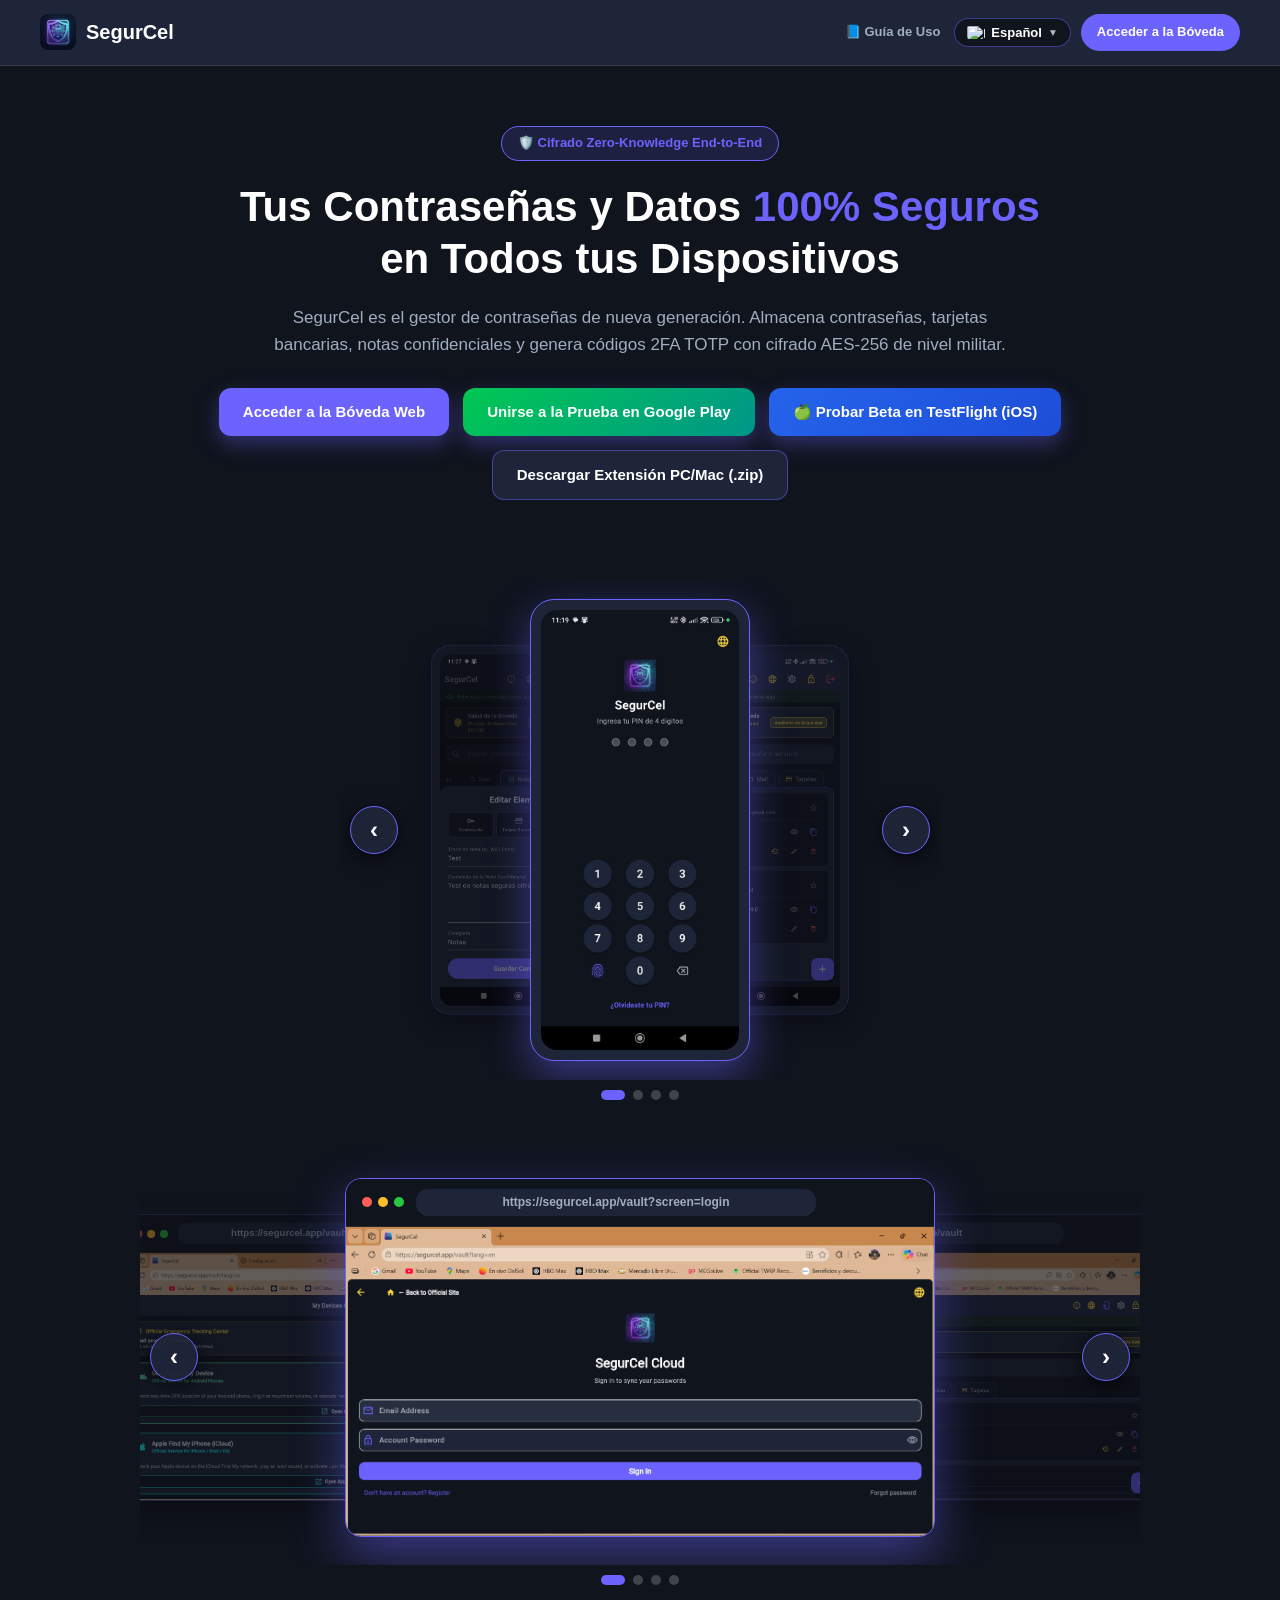
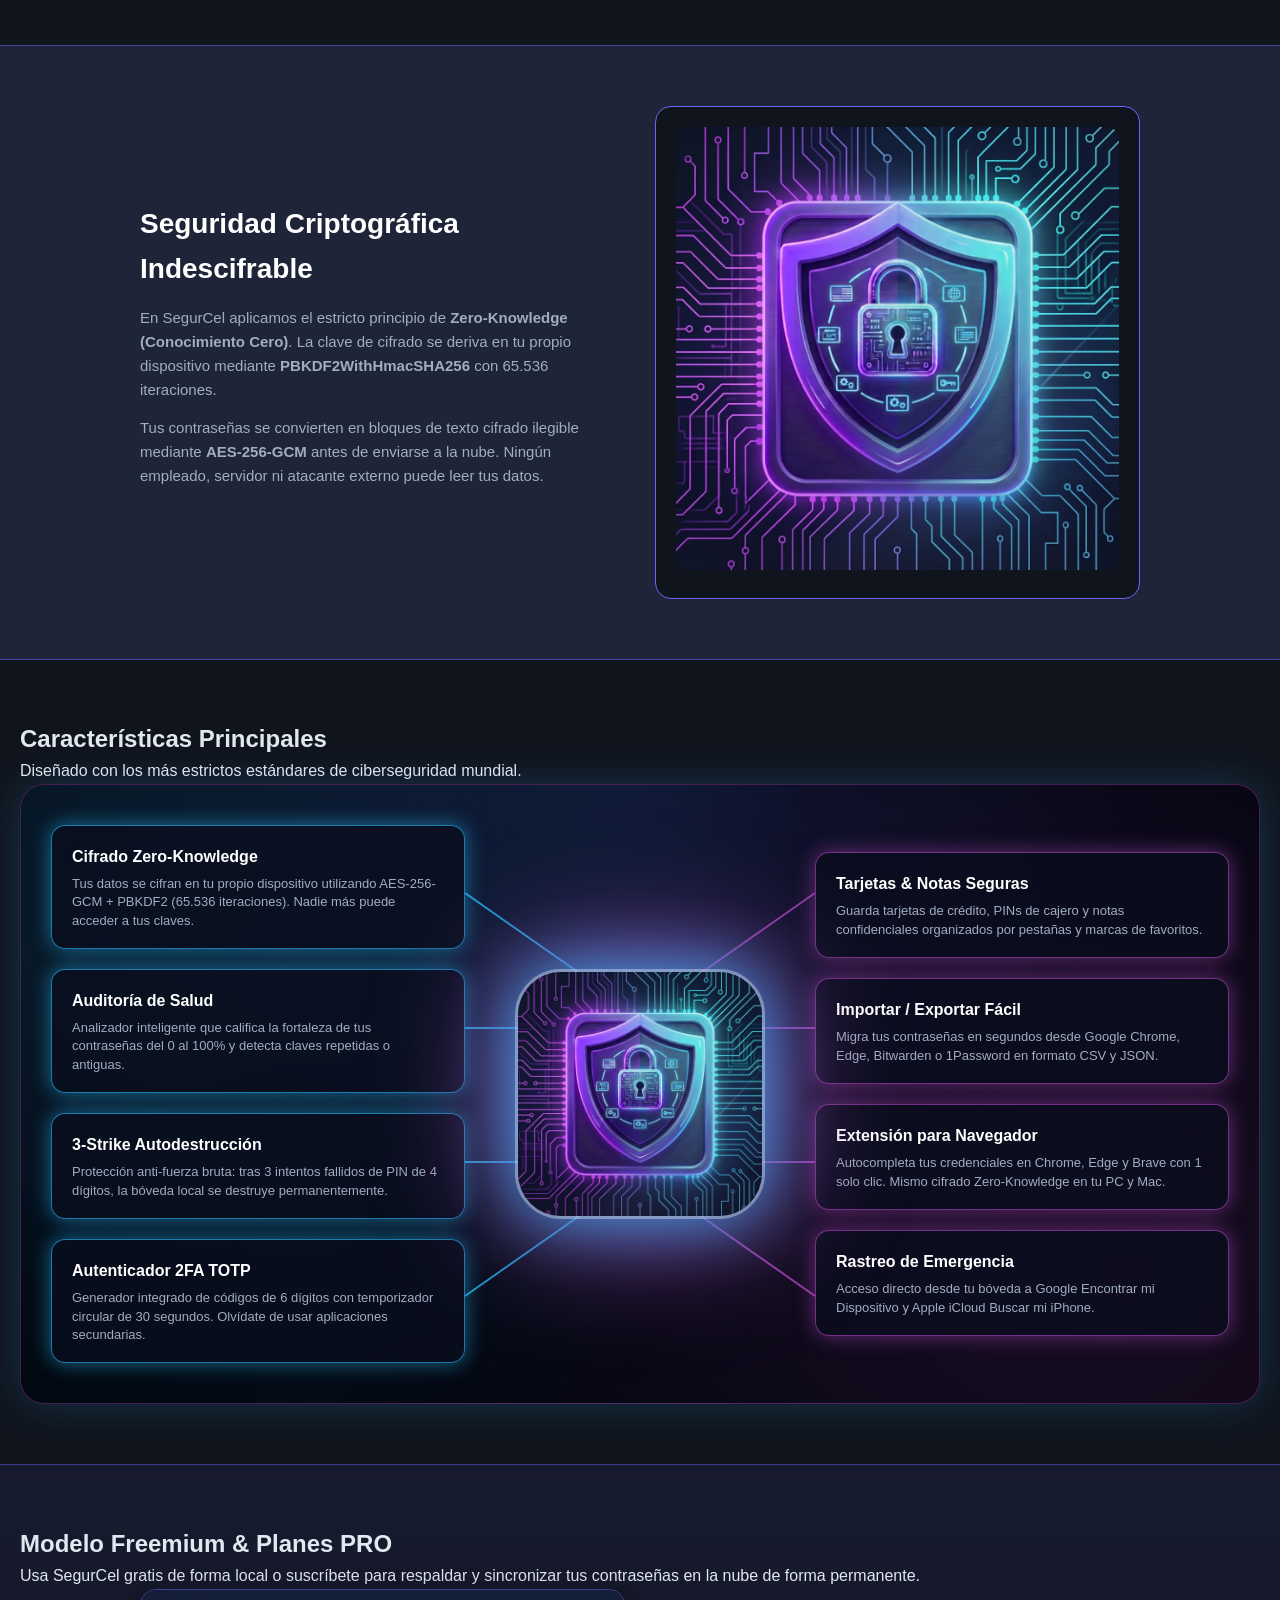
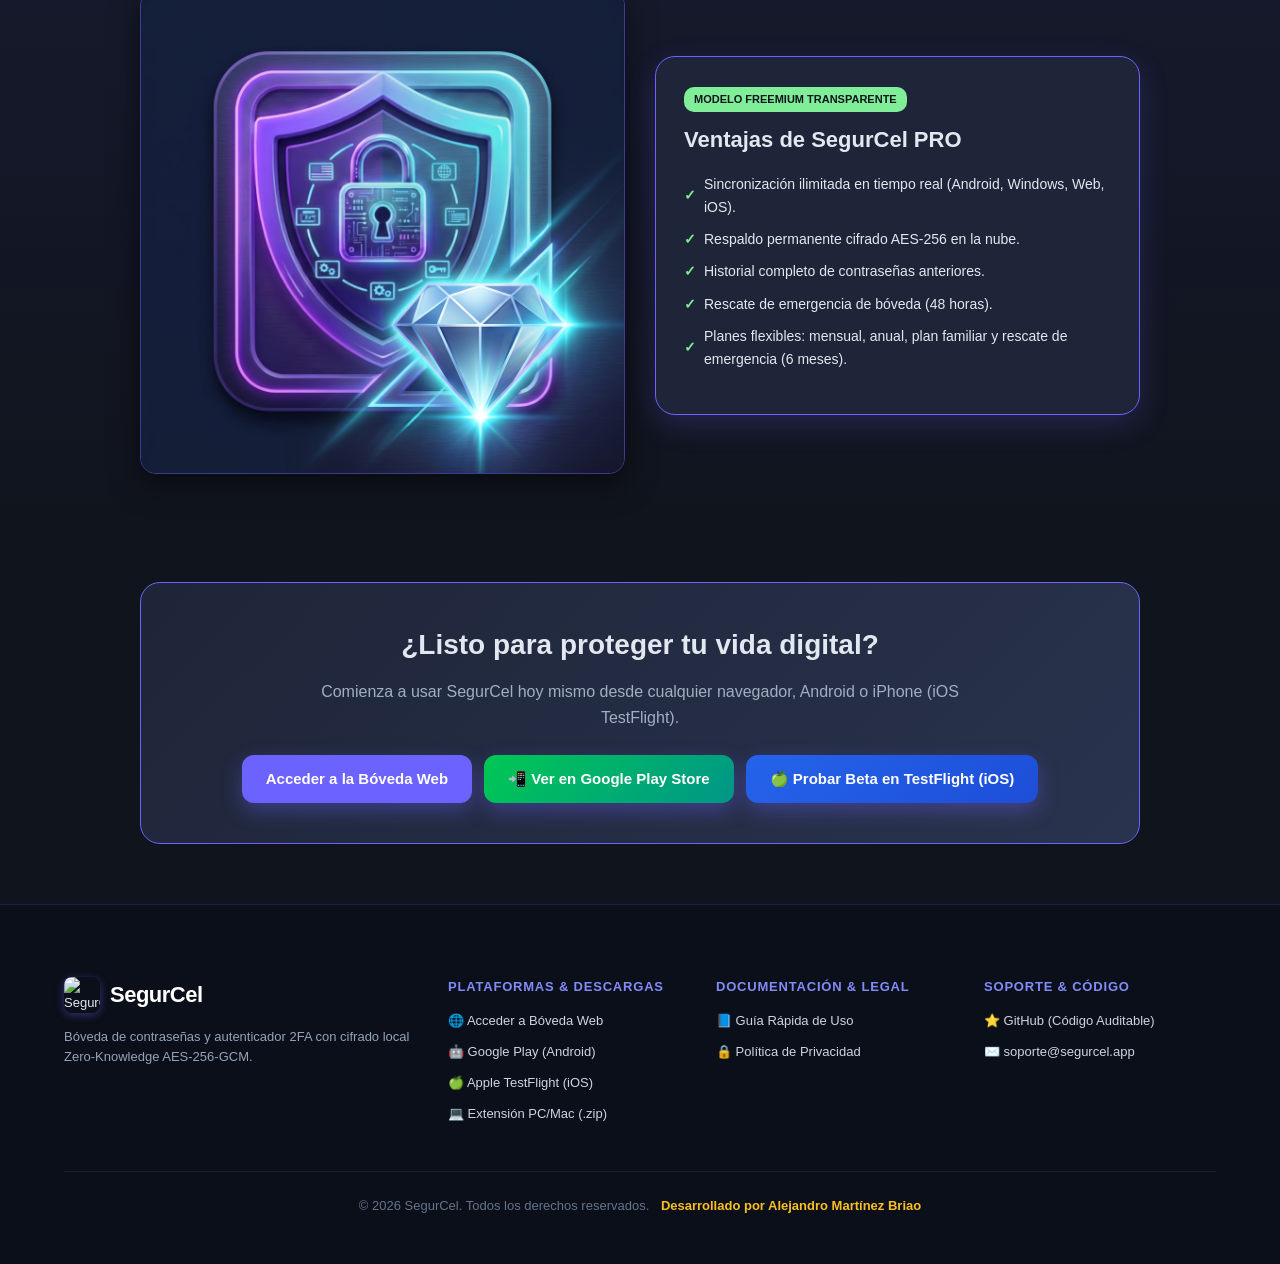
==== commit 9e92ef51: "feat(web): add Apple TestFlight (iOS) beta link and redesign multi-column footer across all 14 langu" ====
--- a/web/index.html
+++ b/web/index.html
@@ -956,6 +956,9 @@
             <a href="https://play.google.com/apps/testing/com.segurcel.segurcel" target="_blank" class="btn-primary" style="background: linear-gradient(135deg, #00C853 0%, #009688 100%); color: #FFF;" id="btnPlayTesting">
                 <span id="lblBtnPlay">Unirse a la Prueba en Google Play</span>
             </a>
+            <a href="https://testflight.apple.com/join/3Dvcxj1E" target="_blank" class="btn-primary" style="background: linear-gradient(135deg, #2563EB 0%, #1D4ED8 100%); color: #FFF;" id="btnTestFlightIos">
+                <span id="lblBtnIos">🍏 Probar Beta en TestFlight (iOS)</span>
+            </a>
             <a href="segurcel-extension.zip" class="btn-secondary" download id="btnDownloadExt">
                 <span id="lblBtnExt">Descargar Extensión PC/Mac (.zip)</span>
             </a>
@@ -1206,23 +1209,17 @@
     <section style="padding: 0 20px;">
         <div class="cta-banner">
             <h2 style="font-size: 28px; font-weight: 800; margin-bottom: 12px;" id="ctaTitle">¿Listo para proteger tu vida digital?</h2>
-            <p style="color: var(--text-muted); max-width: 600px; margin: 0 auto 24px;" id="ctaSub">Comienza a usar SegurCel hoy mismo desde cualquier navegador o dispositivo Android.</p>
+            <p style="color: var(--text-muted); max-width: 650px; margin: 0 auto 24px;" id="ctaSub">Comienza a usar SegurCel hoy mismo desde cualquier navegador, Android o iPhone (iOS TestFlight).</p>
             <div style="display: flex; justify-content: center; gap: 12px; flex-wrap: wrap;">
-                <a href="/vault" class="btn-primary" id="btnCtaVault">Acceder a SegurCel Web</a>
+                <a href="/vault" class="btn-primary" id="btnCtaVault">Acceder a la Bóveda Web</a>
+                <a href="https://play.google.com/apps/testing/com.segurcel.segurcel" target="_blank" class="btn-primary" style="background: linear-gradient(135deg, #00C853 0%, #009688 100%); color: #FFF;" id="btnCtaPlayStore">🤖 Google Play (Android)</a>
+                <a href="https://testflight.apple.com/join/3Dvcxj1E" target="_blank" class="btn-primary" style="background: linear-gradient(135deg, #2563EB 0%, #1D4ED8 100%); color: #FFF;" id="btnCtaTestFlight">🍏 Apple TestFlight (iOS)</a>
             </div>
         </div>
     </section>
 
-    <!-- Footer -->
-    <footer>
-        <p id="footerCopyright">&copy; 2026 SegurCel. Todos los derechos reservados.</p>
-        <p style="margin-top: 10px;">
-            <a href="/guide" id="linkFooterGuide">Guía Rápida de Uso</a> |
-            <a href="/privacy" id="linkFooterPrivacy">Política de Privacidad</a> |
-            <a href="https://github.com/ambuydev/SegurCel" target="_blank" id="linkFooterGithub">GitHub (Código Auditable)</a> |
-            <a href="mailto:support.segurcel@gmail.com">support.segurcel@gmail.com</a>
-        </p>
-    </footer>
+    <!-- Footer Dynamic Container -->
+    <footer></footer>
 
     <script src="navbar.js"></script>
 
@@ -1236,6 +1233,7 @@
                 btnVault: "Acceder a la Bóveda Web",
                 btnExt: "Descargar Extensión PC/Mac (.zip)",
                 btnPlay: "Unirse a la Prueba en Google Play",
+                btnIos: "🍏 Probar Beta en TestFlight (iOS)",
                 btnApk: "📲 Ver en Google Play Store",
                 btnHeader: "Acceder a la Bóveda",
                 zkT: "Seguridad Criptográfica Indescifrable",
@@ -1258,7 +1256,7 @@
                 pi3: "Historial completo de contraseñas anteriores.",
                 pi4: "Rescate de emergencia de bóveda (48 horas).",
                 pi5: "Planes flexibles: mensual, anual, plan familiar y rescate de emergencia (6 meses).",
-                ctaT: "¿Listo para proteger tu vida digital?", ctaS: "Comienza a usar SegurCel hoy mismo desde cualquier navegador o dispositivo Android.",
+                ctaT: "¿Listo para proteger tu vida digital?", ctaS: "Comienza a usar SegurCel hoy mismo desde cualquier navegador, Android o iPhone (iOS TestFlight).",
                 priv: "Política de Privacidad"
             },
             en: {
@@ -1707,7 +1705,9 @@
             document.getElementById("lblBtnVault").innerText = data.btnVault;
             if (document.getElementById("lblBtnExt") && data.btnExt) document.getElementById("lblBtnExt").innerText = data.btnExt;
             if (document.getElementById("lblBtnPlay") && data.btnPlay) document.getElementById("lblBtnPlay").innerText = data.btnPlay;
+            if (document.getElementById("lblBtnIos") && data.btnIos) document.getElementById("lblBtnIos").innerText = data.btnIos;
             if (document.getElementById("btnCtaPlayStore") && data.btnApk) document.getElementById("btnCtaPlayStore").innerText = data.btnApk;
+            if (document.getElementById("btnCtaTestFlight") && data.btnIos) document.getElementById("btnCtaTestFlight").innerText = data.btnIos;
             document.getElementById("btnHeaderVault").innerText = data.btnHeader;
 
             const guideText = guideTextMap[currentLang] || "📘 Guía de Uso";
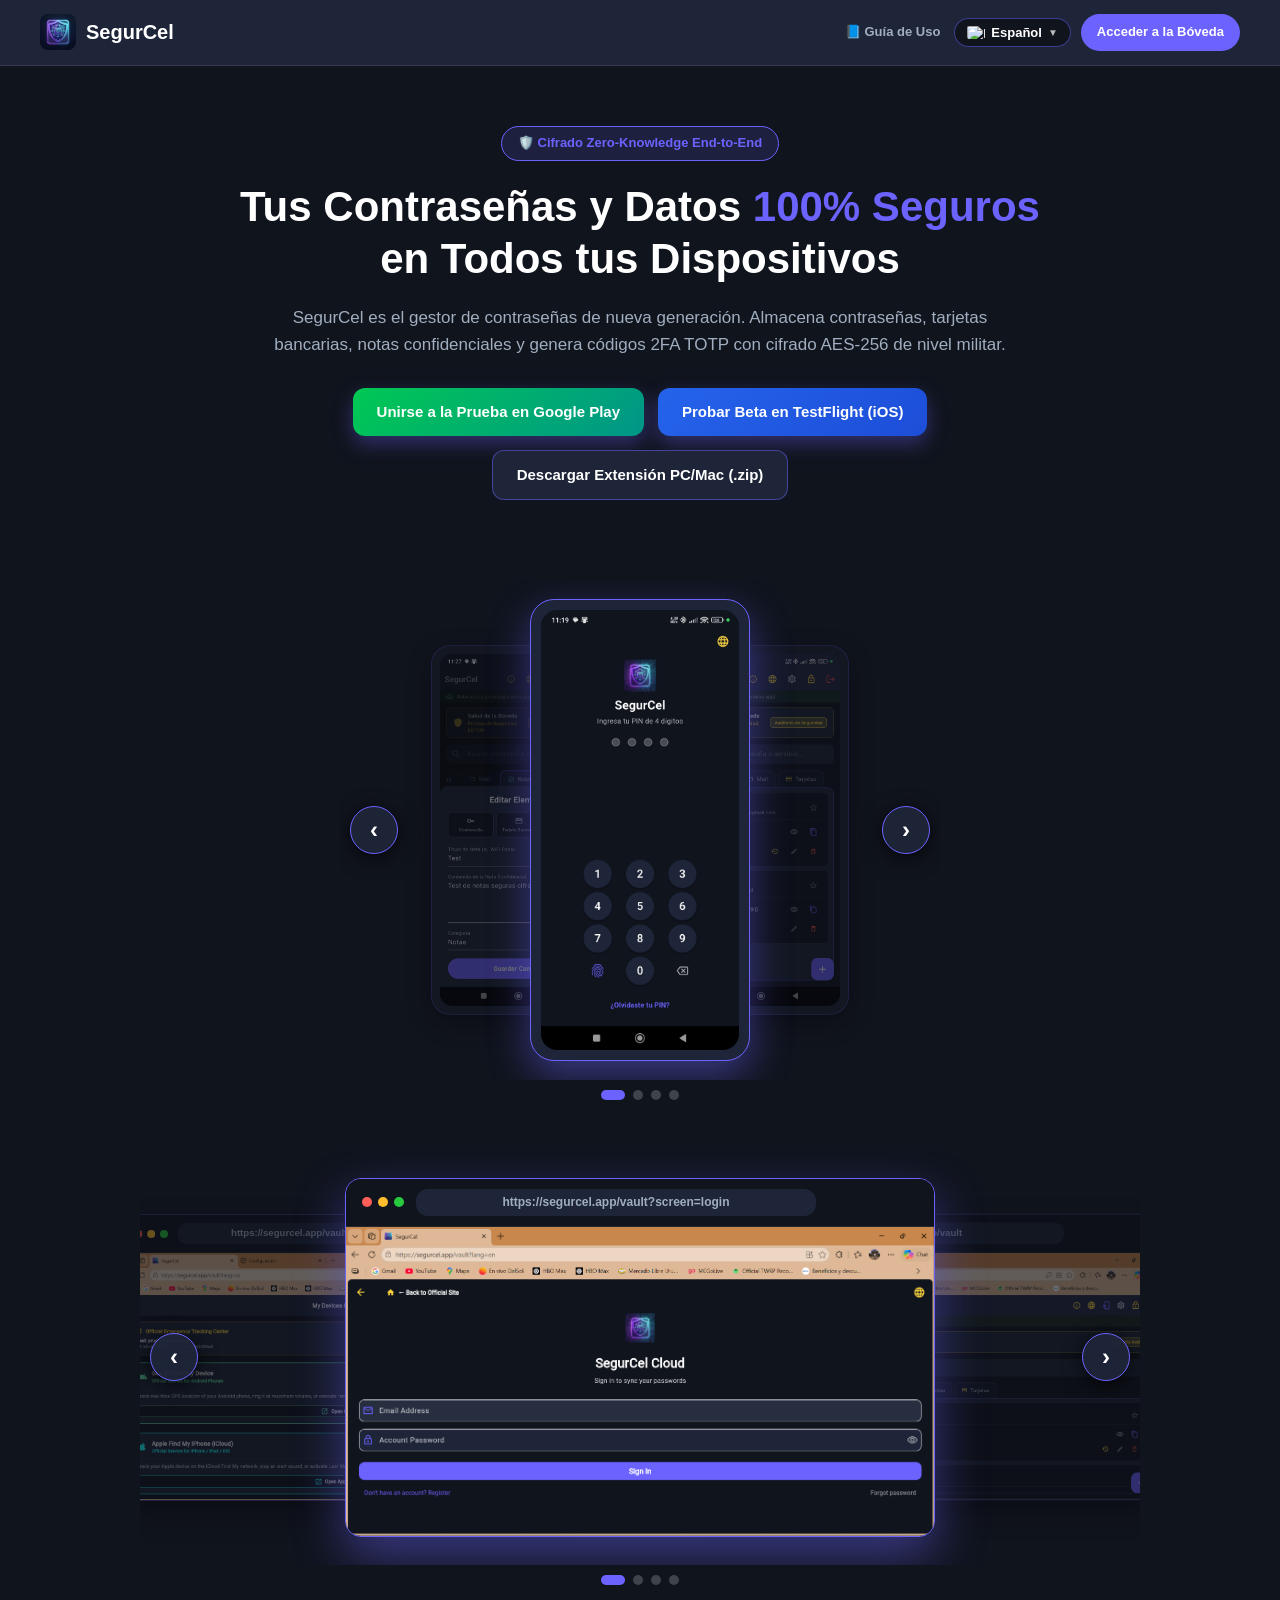
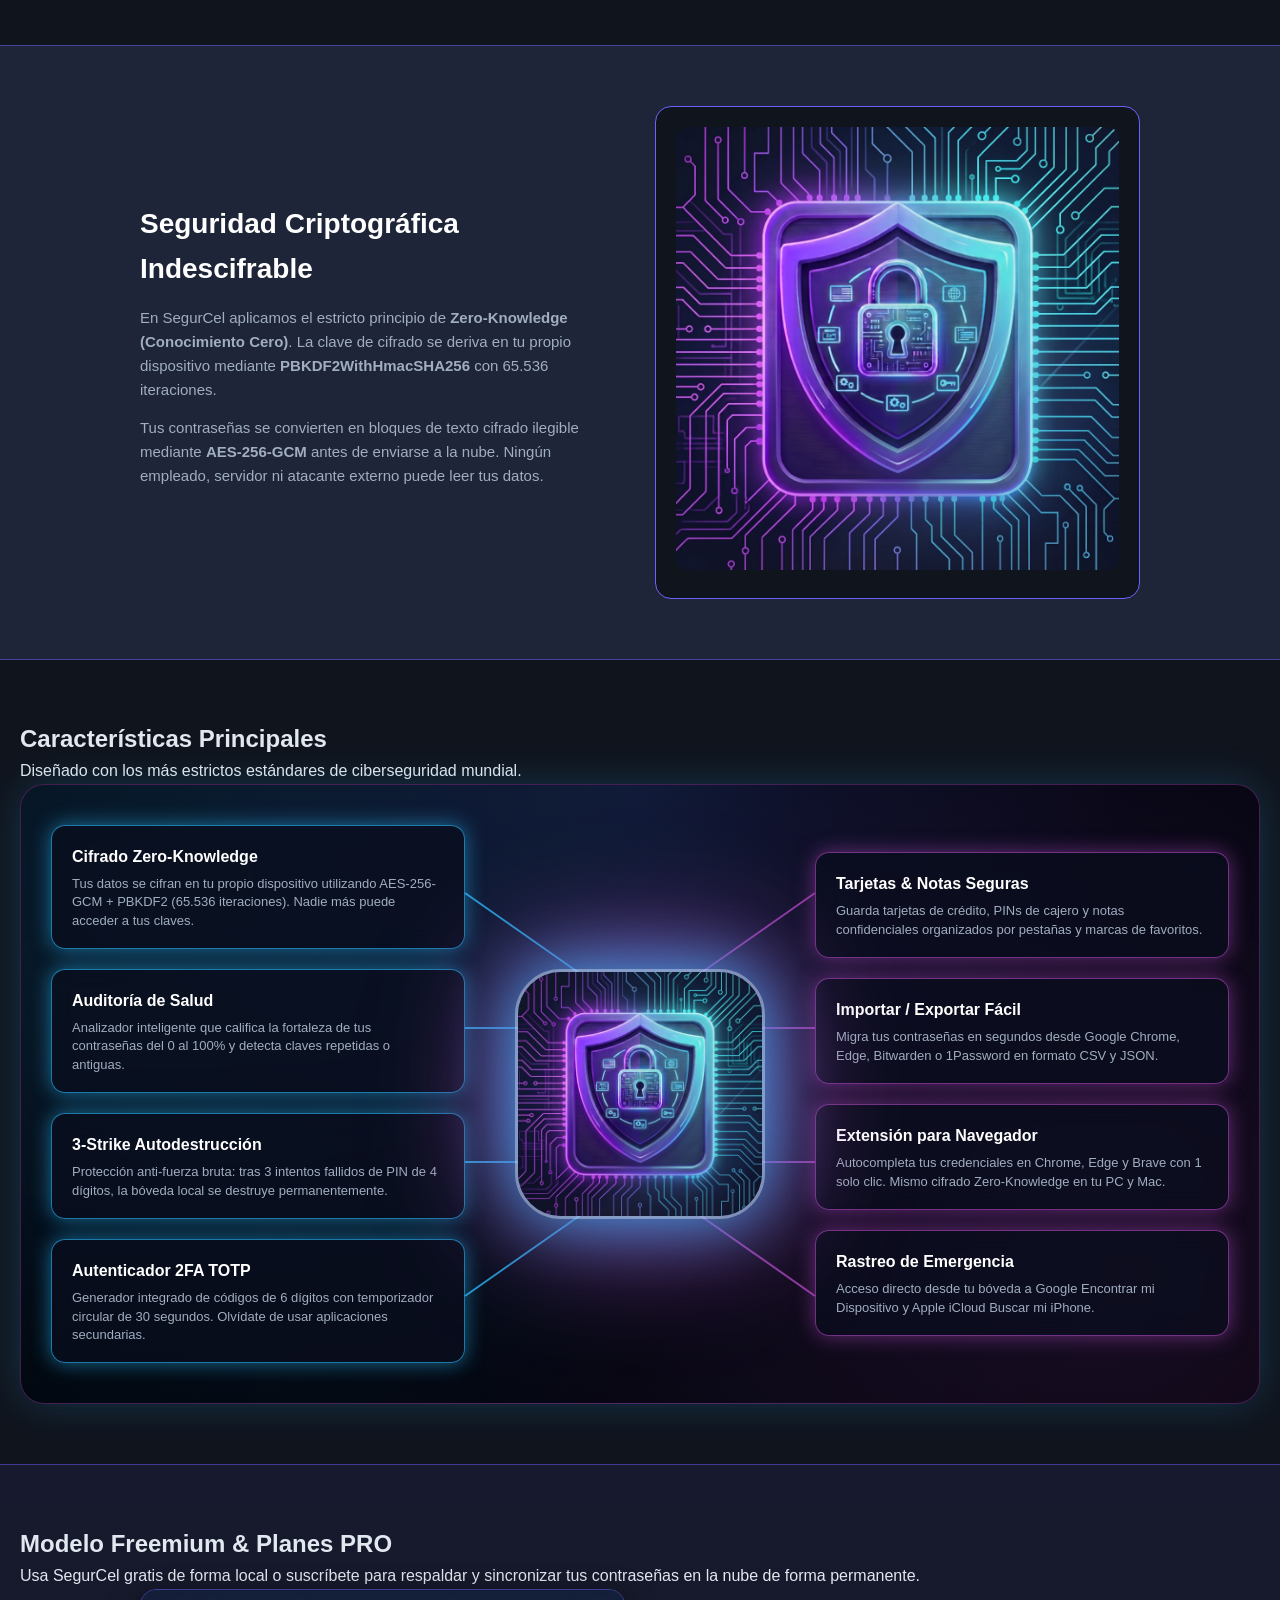
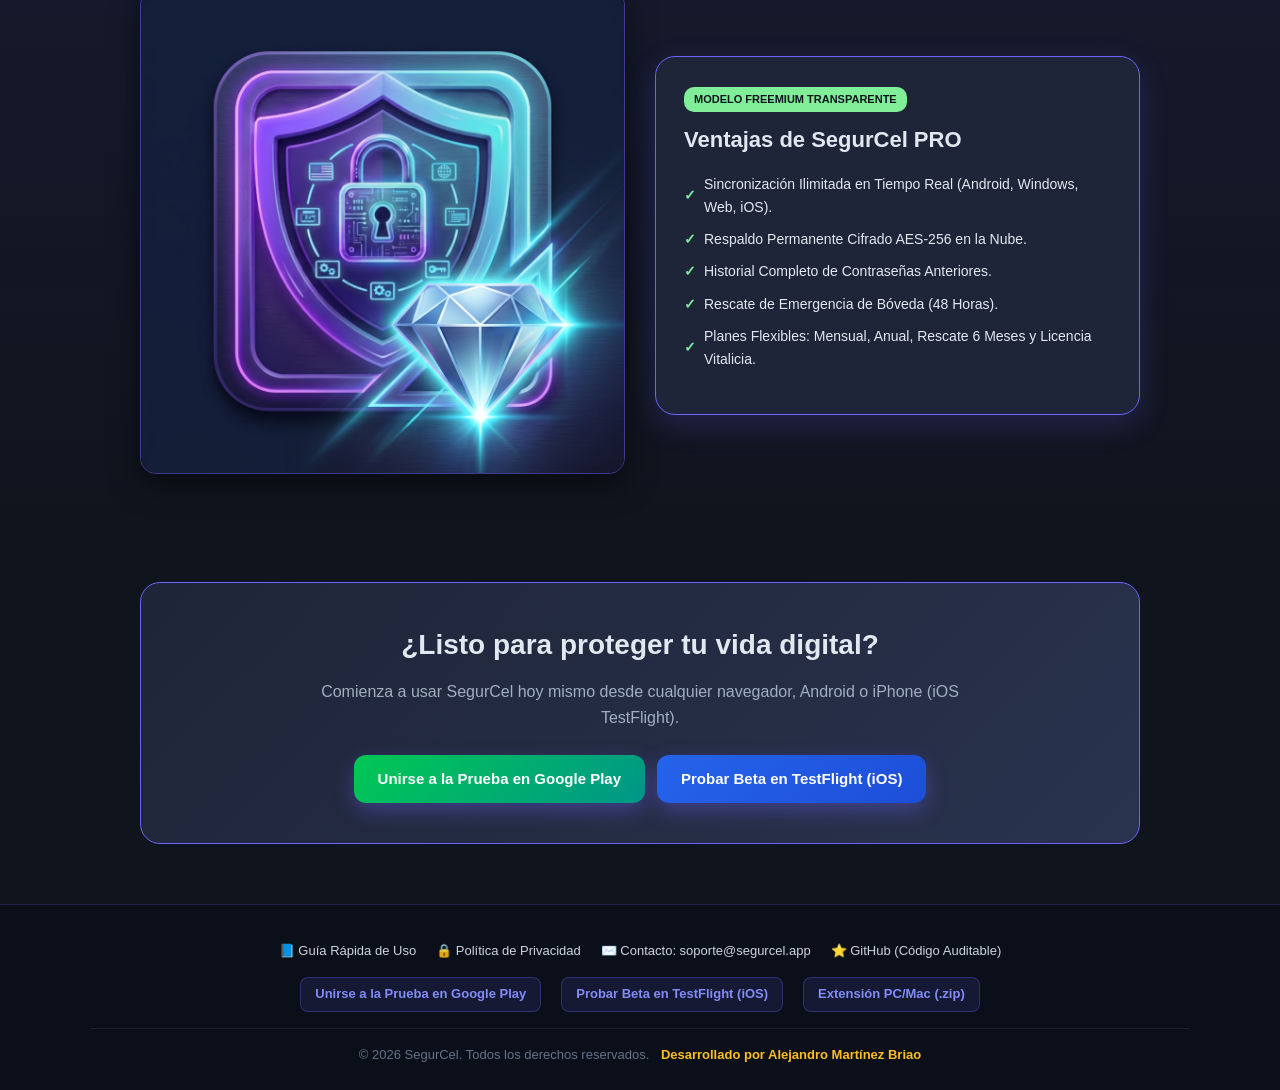
==== commit b3b2d85b: "fix(web): reorder symmetric Hero buttons, clean iOS/Android test labels without emojis, and restore " ====
--- a/web/index.html
+++ b/web/index.html
@@ -950,14 +950,11 @@
         </p>
 
         <div class="hero-buttons">
-            <a href="/vault" class="btn-primary" id="btnHeroVault">
-                <span id="lblBtnVault">Acceder a la Bóveda Web</span>
-            </a>
             <a href="https://play.google.com/apps/testing/com.segurcel.segurcel" target="_blank" class="btn-primary" style="background: linear-gradient(135deg, #00C853 0%, #009688 100%); color: #FFF;" id="btnPlayTesting">
                 <span id="lblBtnPlay">Unirse a la Prueba en Google Play</span>
             </a>
             <a href="https://testflight.apple.com/join/3Dvcxj1E" target="_blank" class="btn-primary" style="background: linear-gradient(135deg, #2563EB 0%, #1D4ED8 100%); color: #FFF;" id="btnTestFlightIos">
-                <span id="lblBtnIos">🍏 Probar Beta en TestFlight (iOS)</span>
+                <span id="lblBtnIos">Probar Beta en TestFlight (iOS)</span>
             </a>
             <a href="segurcel-extension.zip" class="btn-secondary" download id="btnDownloadExt">
                 <span id="lblBtnExt">Descargar Extensión PC/Mac (.zip)</span>
@@ -1211,9 +1208,8 @@
             <h2 style="font-size: 28px; font-weight: 800; margin-bottom: 12px;" id="ctaTitle">¿Listo para proteger tu vida digital?</h2>
             <p style="color: var(--text-muted); max-width: 650px; margin: 0 auto 24px;" id="ctaSub">Comienza a usar SegurCel hoy mismo desde cualquier navegador, Android o iPhone (iOS TestFlight).</p>
             <div style="display: flex; justify-content: center; gap: 12px; flex-wrap: wrap;">
-                <a href="/vault" class="btn-primary" id="btnCtaVault">Acceder a la Bóveda Web</a>
-                <a href="https://play.google.com/apps/testing/com.segurcel.segurcel" target="_blank" class="btn-primary" style="background: linear-gradient(135deg, #00C853 0%, #009688 100%); color: #FFF;" id="btnCtaPlayStore">🤖 Google Play (Android)</a>
-                <a href="https://testflight.apple.com/join/3Dvcxj1E" target="_blank" class="btn-primary" style="background: linear-gradient(135deg, #2563EB 0%, #1D4ED8 100%); color: #FFF;" id="btnCtaTestFlight">🍏 Apple TestFlight (iOS)</a>
+                <a href="https://play.google.com/apps/testing/com.segurcel.segurcel" target="_blank" class="btn-primary" style="background: linear-gradient(135deg, #00C853 0%, #009688 100%); color: #FFF;" id="btnCtaPlayStore">Unirse a la Prueba en Google Play</a>
+                <a href="https://testflight.apple.com/join/3Dvcxj1E" target="_blank" class="btn-primary" style="background: linear-gradient(135deg, #2563EB 0%, #1D4ED8 100%); color: #FFF;" id="btnCtaTestFlight">Probar Beta en TestFlight (iOS)</a>
             </div>
         </div>
     </section>
@@ -1233,7 +1229,7 @@
                 btnVault: "Acceder a la Bóveda Web",
                 btnExt: "Descargar Extensión PC/Mac (.zip)",
                 btnPlay: "Unirse a la Prueba en Google Play",
-                btnIos: "🍏 Probar Beta en TestFlight (iOS)",
+                btnIos: "Probar Beta en TestFlight (iOS)",
                 btnApk: "📲 Ver en Google Play Store",
                 btnHeader: "Acceder a la Bóveda",
                 zkT: "Seguridad Criptográfica Indescifrable",
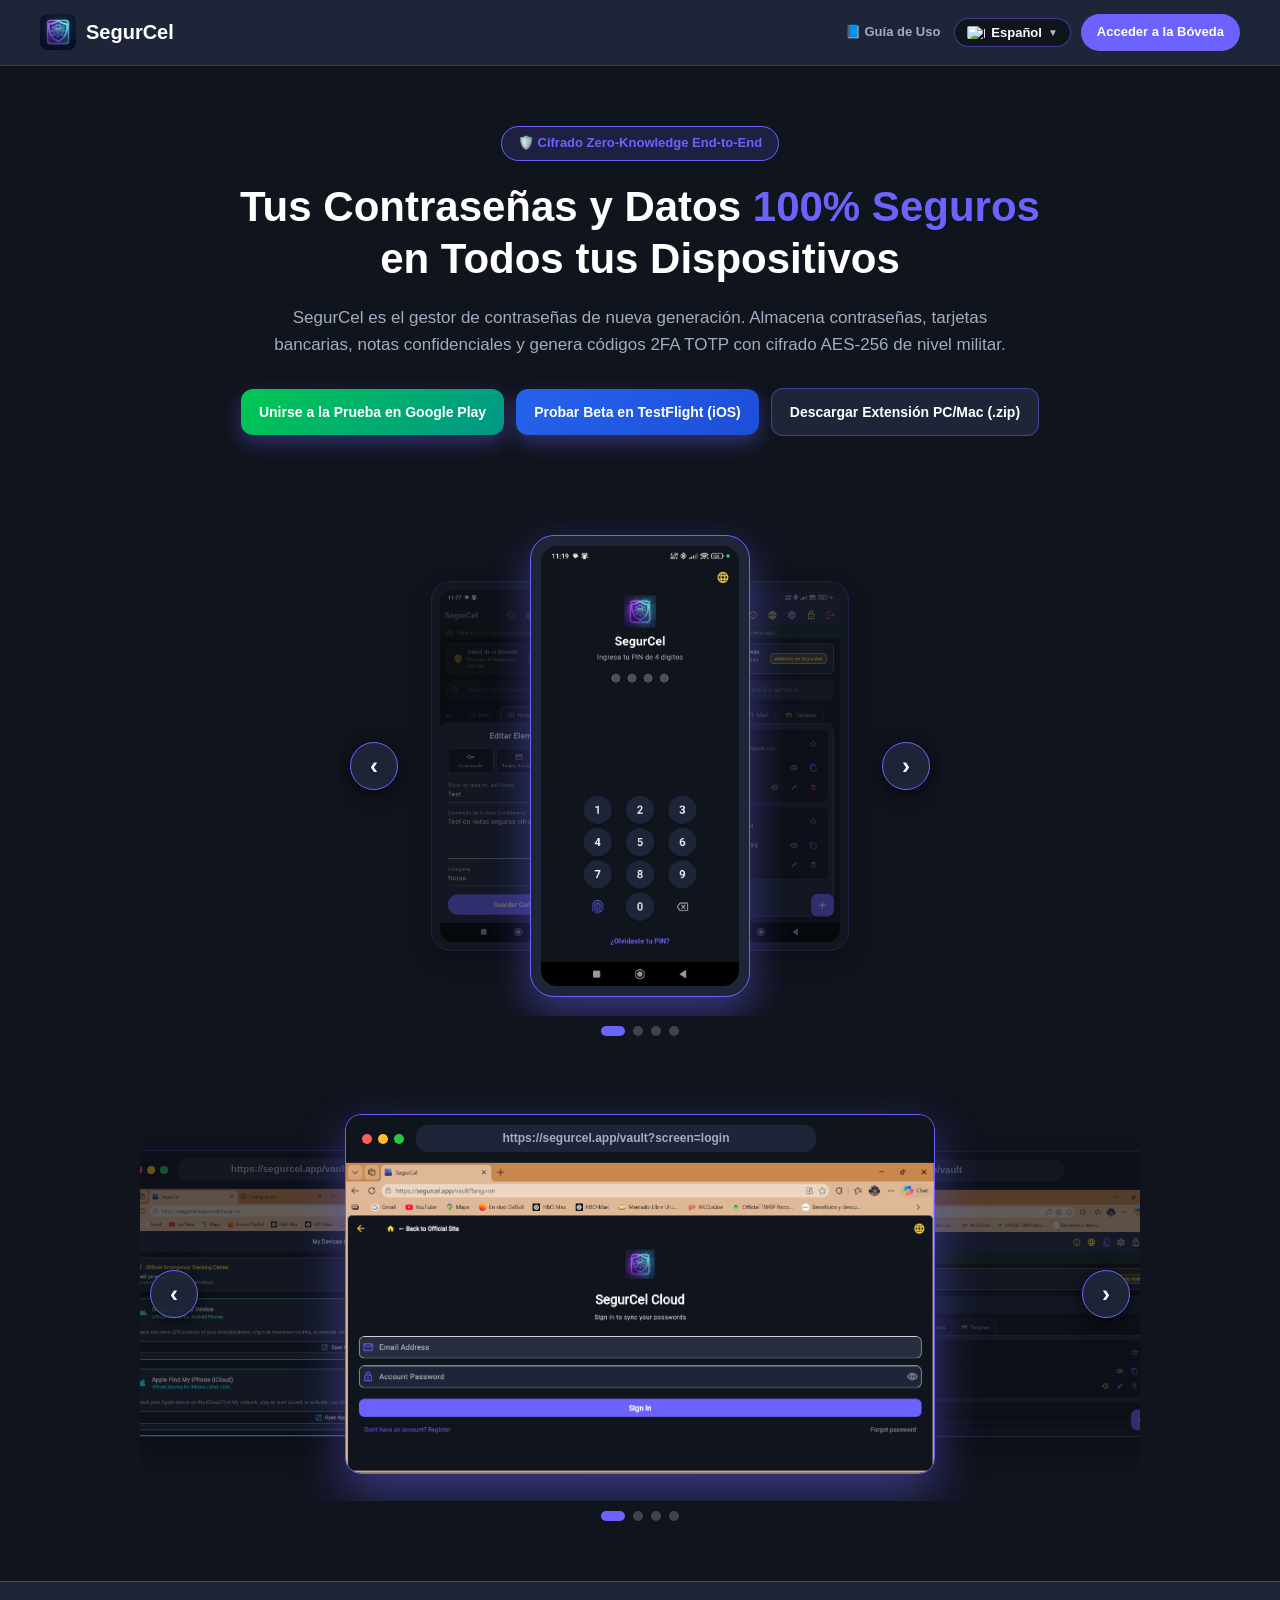
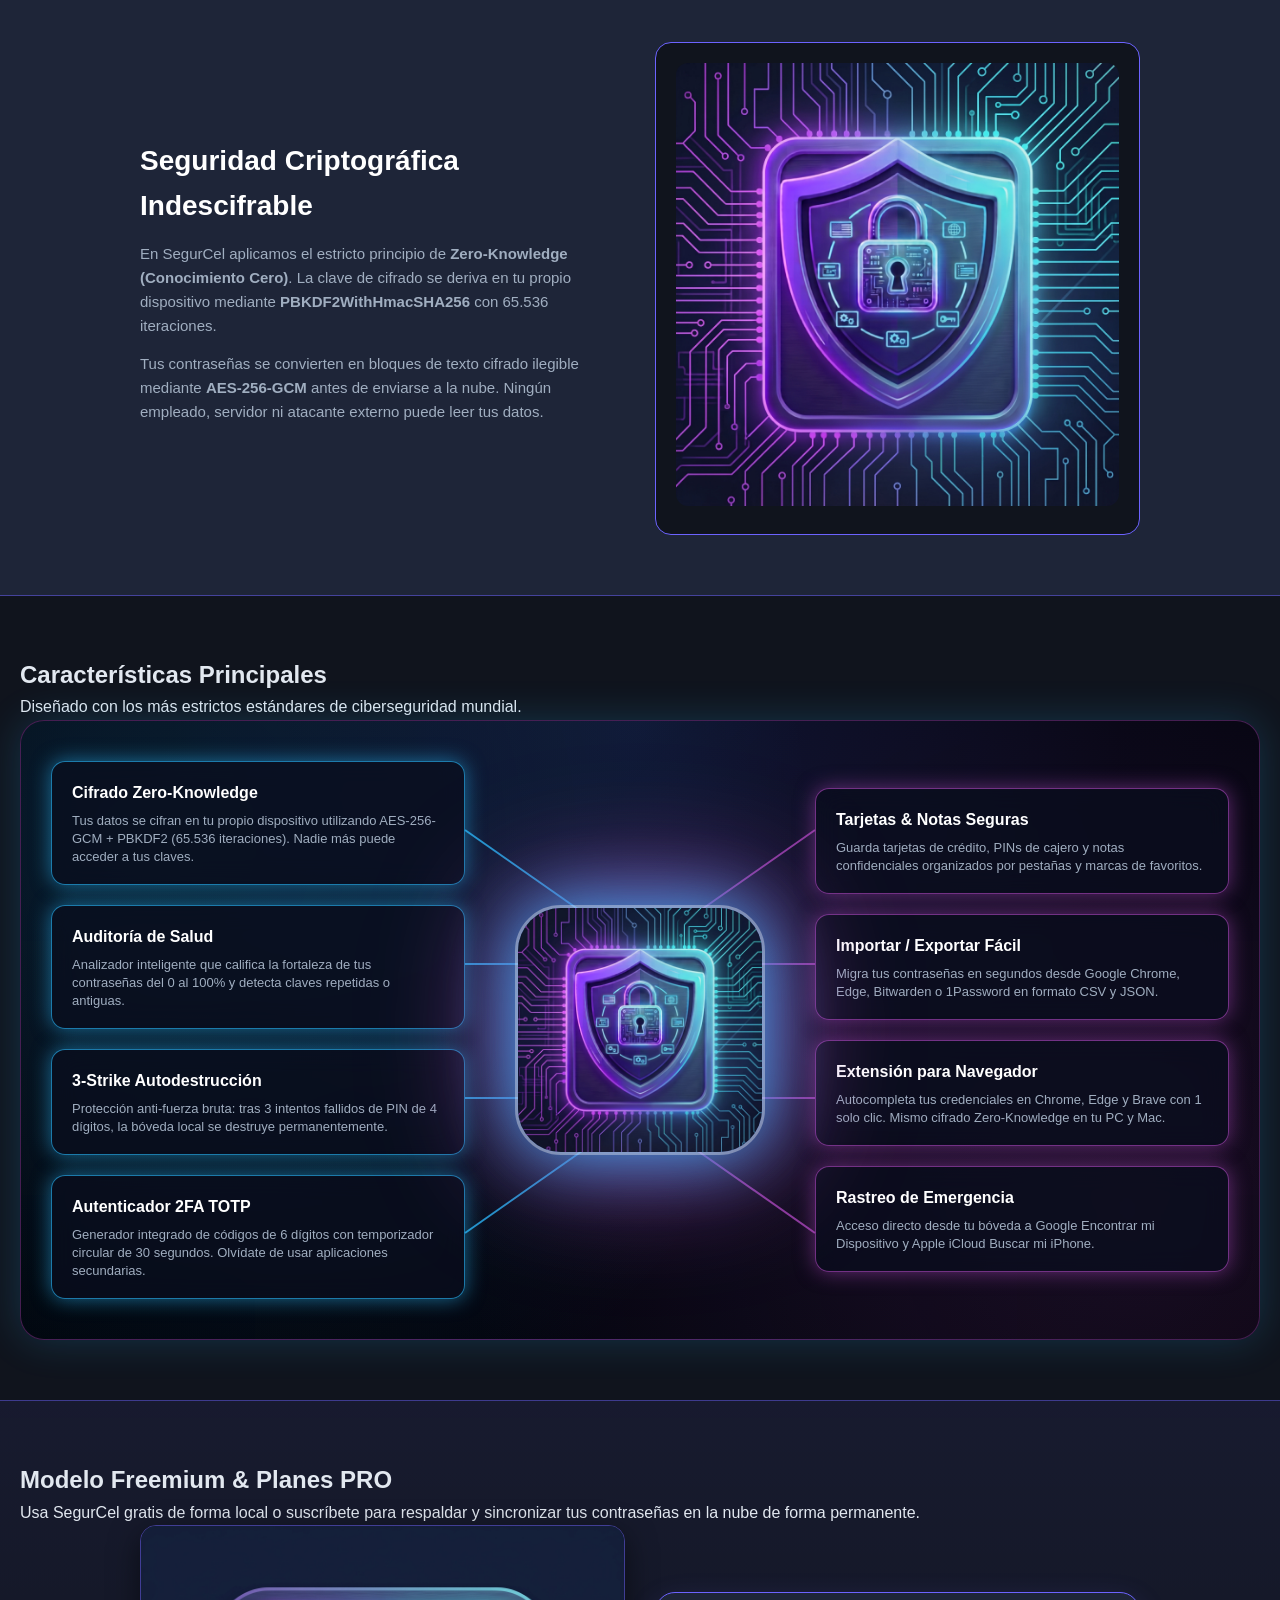
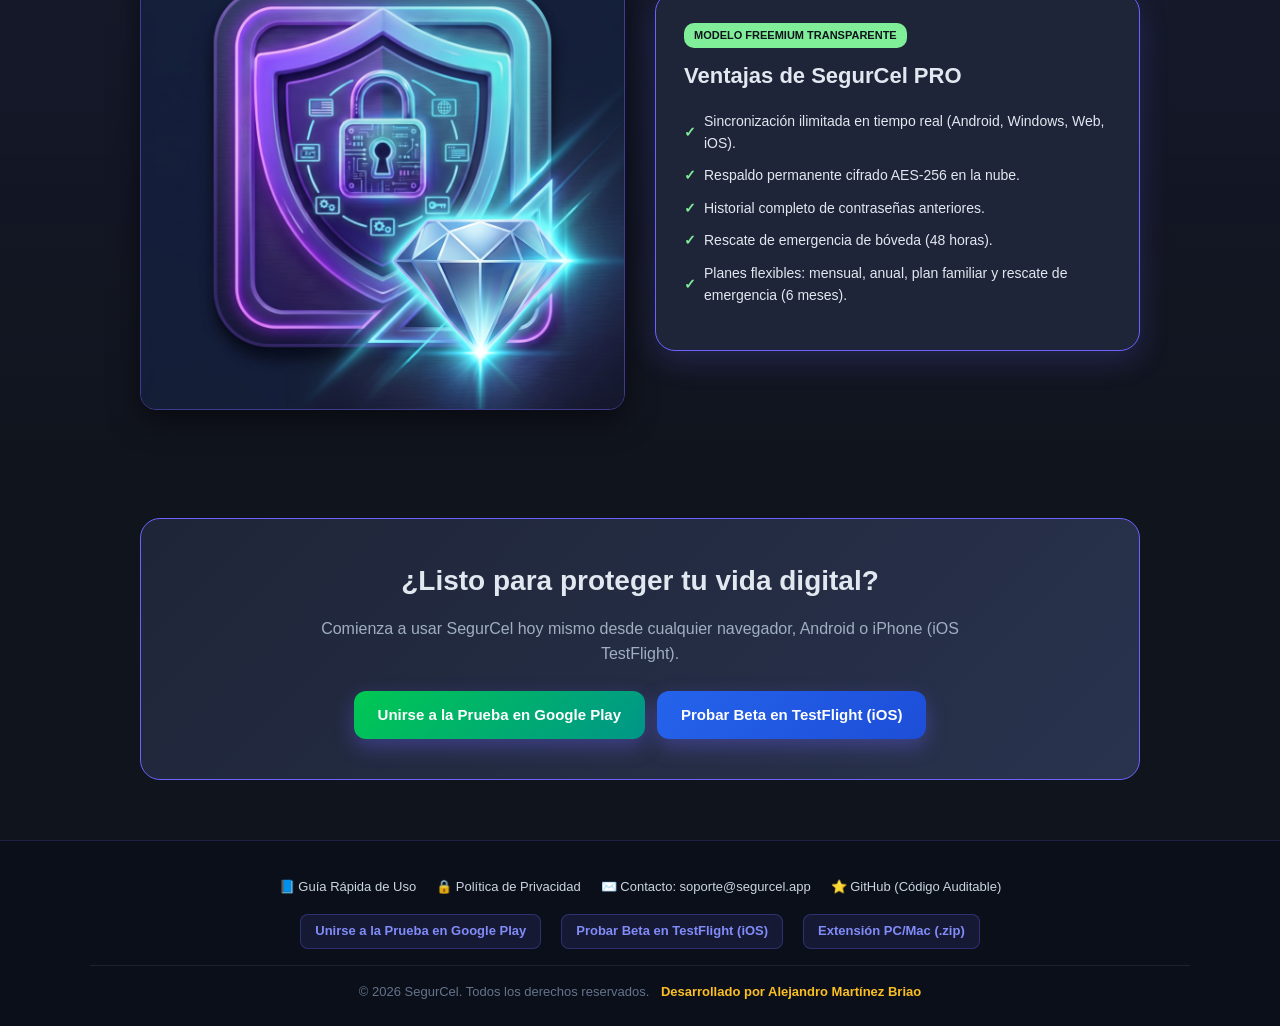
==== commit 848d015a: "fix(web): force single-row Hero button alignment, guard all i18n DOM updates to prevent JS crashes, " ====
--- a/web/index.html
+++ b/web/index.html
@@ -200,9 +200,22 @@
         .hero-buttons {
             display: flex;
             justify-content: center;
-            gap: 14px;
-            flex-wrap: wrap;
+            align-items: center;
+            gap: 12px;
+            flex-wrap: nowrap;
             margin-bottom: 40px;
+        }
+
+        .hero-buttons .btn-primary, .hero-buttons .btn-secondary {
+            padding: 12px 18px;
+            font-size: 14px;
+            white-space: nowrap;
+        }
+
+        @media (max-width: 980px) {
+            .hero-buttons {
+                flex-wrap: wrap;
+            }
         }
 
         .btn-primary {
@@ -1214,8 +1227,25 @@
         </div>
     </section>
 
-    <!-- Footer Dynamic Container -->
-    <footer></footer>
+    <!-- Footer Static & Dynamic Container -->
+    <footer>
+        <div class="footer-simple-container">
+            <div class="footer-links-row">
+                <a href="/guide" id="linkFooterGuide">📘 Guía Rápida de Uso</a>
+                <a href="/privacy" id="linkFooterPrivacy">🔒 Política de Privacidad</a>
+                <a href="mailto:soporte@segurcel.app" id="linkFooterSupport">✉️ Contacto: soporte@segurcel.app</a>
+                <a href="https://github.com/ambuydev/SegurCel" target="_blank" id="linkFooterGithub">⭐ GitHub (Código Auditable)</a>
+            </div>
+            <div class="footer-links-row footer-download-row">
+                <a href="https://play.google.com/apps/testing/com.segurcel.segurcel" target="_blank" id="linkFooterAndroid">Unirse a la Prueba en Google Play</a>
+                <a href="https://testflight.apple.com/join/3Dvcxj1E" target="_blank" id="linkFooterIos">Probar Beta en TestFlight (iOS)</a>
+                <a href="/segurcel-extension.zip" target="_blank" id="linkFooterExt">Extensión PC/Mac (.zip)</a>
+            </div>
+            <div class="footer-copy-row">
+                <p id="footerCopyright">© 2026 SegurCel. Todos los derechos reservados. <span class="dev-credit" id="footerDev">Desarrollado por Alejandro Martínez Briao</span></p>
+            </div>
+        </div>
+    </footer>
 
     <script src="navbar.js"></script>
 
@@ -1691,63 +1721,83 @@
             hi: "हिन्दी", de: "Deutsch", ja: "日本語", ko: "한국어", ru: "Русский"
         };
 
+        function setTxt(id, text) {
+            if (!text) return;
+            const el = document.getElementById(id);
+            if (el) el.innerText = text;
+        }
+
+        function setHtml(id, html) {
+            if (!html) return;
+            const el = document.getElementById(id);
+            if (el) el.innerHTML = html;
+        }
+
+        function setHref(id, href) {
+            if (!href) return;
+            const el = document.getElementById(id);
+            if (el) el.href = href;
+        }
+
         function changeLanguage(lang) {
             let currentLang = lang || 'es';
             const data = dict[currentLang] || dict.es;
 
-            document.getElementById("heroBadge").innerText = data.badge;
-            document.getElementById("heroTitle").innerHTML = data.title;
-            document.getElementById("heroSubtitle").innerText = data.sub;
-            document.getElementById("lblBtnVault").innerText = data.btnVault;
-            if (document.getElementById("lblBtnExt") && data.btnExt) document.getElementById("lblBtnExt").innerText = data.btnExt;
-            if (document.getElementById("lblBtnPlay") && data.btnPlay) document.getElementById("lblBtnPlay").innerText = data.btnPlay;
-            if (document.getElementById("lblBtnIos") && data.btnIos) document.getElementById("lblBtnIos").innerText = data.btnIos;
-            if (document.getElementById("btnCtaPlayStore") && data.btnApk) document.getElementById("btnCtaPlayStore").innerText = data.btnApk;
-            if (document.getElementById("btnCtaTestFlight") && data.btnIos) document.getElementById("btnCtaTestFlight").innerText = data.btnIos;
-            document.getElementById("btnHeaderVault").innerText = data.btnHeader;
-
-            const guideText = guideTextMap[currentLang] || "📘 Guía de Uso";
-            if (document.getElementById("linkHeaderGuide")) document.getElementById("linkHeaderGuide").innerText = guideText;
-            if (document.getElementById("linkFooterGuide")) document.getElementById("linkFooterGuide").innerText = guideText;
-
-            document.getElementById("zkTitle").innerText = data.zkT;
-            document.getElementById("zkDesc1").innerHTML = data.zkD1;
-            document.getElementById("zkDesc2").innerHTML = data.zkD2;
-            document.getElementById("secTitleFeatures").innerText = data.secTitleF;
-            document.getElementById("secSubFeatures").innerText = data.secSubF;
-            document.getElementById("f1_title").innerText = data.f1_t; document.getElementById("f1_desc").innerText = data.f1_d;
-            document.getElementById("f2_title").innerText = data.f2_t; document.getElementById("f2_desc").innerText = data.f2_d;
-            document.getElementById("f3_title").innerText = data.f3_t; document.getElementById("f3_desc").innerText = data.f3_d;
-            document.getElementById("f4_title").innerText = data.f4_t; document.getElementById("f4_desc").innerText = data.f4_d;
-            document.getElementById("f5_title").innerText = data.f5_t; document.getElementById("f5_desc").innerText = data.f5_d;
-            document.getElementById("f6_title").innerText = data.f6_t; document.getElementById("f6_desc").innerText = data.f6_d;
-            if (document.getElementById("f7_title") && data.f7_t) document.getElementById("f7_title").innerText = data.f7_t;
-            if (document.getElementById("f7_desc") && data.f7_d) document.getElementById("f7_desc").innerText = data.f7_d;
-            if (document.getElementById("f8_title") && data.f8_t) document.getElementById("f8_title").innerText = data.f8_t;
-            if (document.getElementById("f8_desc") && data.f8_d) document.getElementById("f8_desc").innerText = data.f8_d;
-
-            document.getElementById("proTitle").innerText = data.proT;
-            document.getElementById("proSub").innerText = data.proS;
-            document.getElementById("badgeFreemium").innerText = data.proB;
-            document.getElementById("lblVentajasPro").innerText = data.proV;
-            document.getElementById("proItem1").innerText = data.pi1;
-            document.getElementById("proItem2").innerText = data.pi2;
-            document.getElementById("proItem3").innerText = data.pi3;
-            document.getElementById("proItem4").innerText = data.pi4;
-            document.getElementById("proItem5").innerText = data.pi5;
-            document.getElementById("ctaTitle").innerText = data.ctaT;
-            document.getElementById("ctaSub").innerText = data.ctaS;
-            if (document.getElementById("btnCtaVault")) document.getElementById("btnCtaVault").innerText = data.btnVault;
-            if (document.getElementById("btnCtaApk")) document.getElementById("btnCtaApk").innerText = data.btnPlay;
-            document.getElementById("linkFooterPrivacy").innerText = data.priv;
+            setTxt("heroBadge", data.badge);
+            setHtml("heroTitle", data.title);
+            setTxt("heroSubtitle", data.sub);
+            setTxt("lblBtnPlay", data.btnPlay);
+            setTxt("lblBtnIos", data.btnIos);
+            setTxt("lblBtnExt", data.btnExt);
+
+            setTxt("btnCtaPlayStore", data.btnPlay);
+            setTxt("btnCtaTestFlight", data.btnIos);
+            setTxt("btnHeaderVault", data.btnHeader);
+
+            const guideText = data.guide || "📘 Guía Rápida de Uso";
+            setTxt("linkHeaderGuide", guideText);
+            setTxt("linkFooterGuide", guideText);
+            setTxt("linkFooterPrivacy", data.priv || "🔒 Política de Privacidad");
+            setTxt("linkFooterSupport", data.support || "✉️ Contacto: soporte@segurcel.app");
+            setTxt("linkFooterGithub", data.github || "⭐ GitHub (Código Auditable)");
+            setTxt("linkFooterAndroid", data.btnPlay || "Unirse a la Prueba en Google Play");
+            setTxt("linkFooterIos", data.btnIos || "Probar Beta en TestFlight (iOS)");
+            setTxt("linkFooterExt", data.btnExt || "Extensión PC/Mac (.zip)");
+            setTxt("footerCopyright", data.copyright ? `${data.copyright} ${data.dev}` : "© 2026 SegurCel. Todos los derechos reservados.");
+
+            setTxt("zkTitle", data.zkT);
+            setHtml("zkDesc1", data.zkD1);
+            setHtml("zkDesc2", data.zkD2);
+            setTxt("secTitleFeatures", data.secTitleF);
+            setTxt("secSubFeatures", data.secSubF);
+            setTxt("f1_title", data.f1_t); setTxt("f1_desc", data.f1_d);
+            setTxt("f2_title", data.f2_t); setTxt("f2_desc", data.f2_d);
+            setTxt("f3_title", data.f3_t); setTxt("f3_desc", data.f3_d);
+            setTxt("f4_title", data.f4_t); setTxt("f4_desc", data.f4_d);
+            setTxt("f5_title", data.f5_t); setTxt("f5_desc", data.f5_d);
+            setTxt("f6_title", data.f6_t); setTxt("f6_desc", data.f6_d);
+            setTxt("f7_title", data.f7_t); setTxt("f7_desc", data.f7_d);
+            setTxt("f8_title", data.f8_t); setTxt("f8_desc", data.f8_d);
+
+            setTxt("proTitle", data.proT);
+            setTxt("proSub", data.proS);
+            setTxt("badgeFreemium", data.proB);
+            setTxt("lblVentajasPro", data.proV);
+            setTxt("proItem1", data.pi1);
+            setTxt("proItem2", data.pi2);
+            setTxt("proItem3", data.pi3);
+            setTxt("proItem4", data.pi4);
+            setTxt("proItem5", data.pi5);
+            setTxt("ctaTitle", data.ctaT);
+            setTxt("ctaSub", data.ctaS);
 
             // Actualizar enlaces de destino conservando el idioma seleccionado
-            document.getElementById("btnHeaderVault").href = "/vault?lang=" + currentLang;
-            document.getElementById("btnHeroVault").href = "/vault?lang=" + currentLang;
-            document.getElementById("btnCtaVault").href = "/vault?lang=" + currentLang;
-            if (document.getElementById("linkHeaderGuide")) document.getElementById("linkHeaderGuide").href = "/guide?lang=" + currentLang;
-            if (document.getElementById("linkFooterGuide")) document.getElementById("linkFooterGuide").href = "/guide?lang=" + currentLang;
-            if (window.SegurCelNav) window.SegurCelNav.updateFooter(currentLang);
+            setHref("btnHeaderVault", "/vault?lang=" + currentLang);
+            setHref("linkHeaderGuide", "/guide?lang=" + currentLang);
+            setHref("linkFooterGuide", "/guide?lang=" + currentLang);
+            setHref("linkFooterPrivacy", "/privacy?lang=" + currentLang);
+
+            if (window.SegurCelNav) window.SegurCelNav.updateNav(currentLang);
         }
 
         function toggleLangMenu(event) {
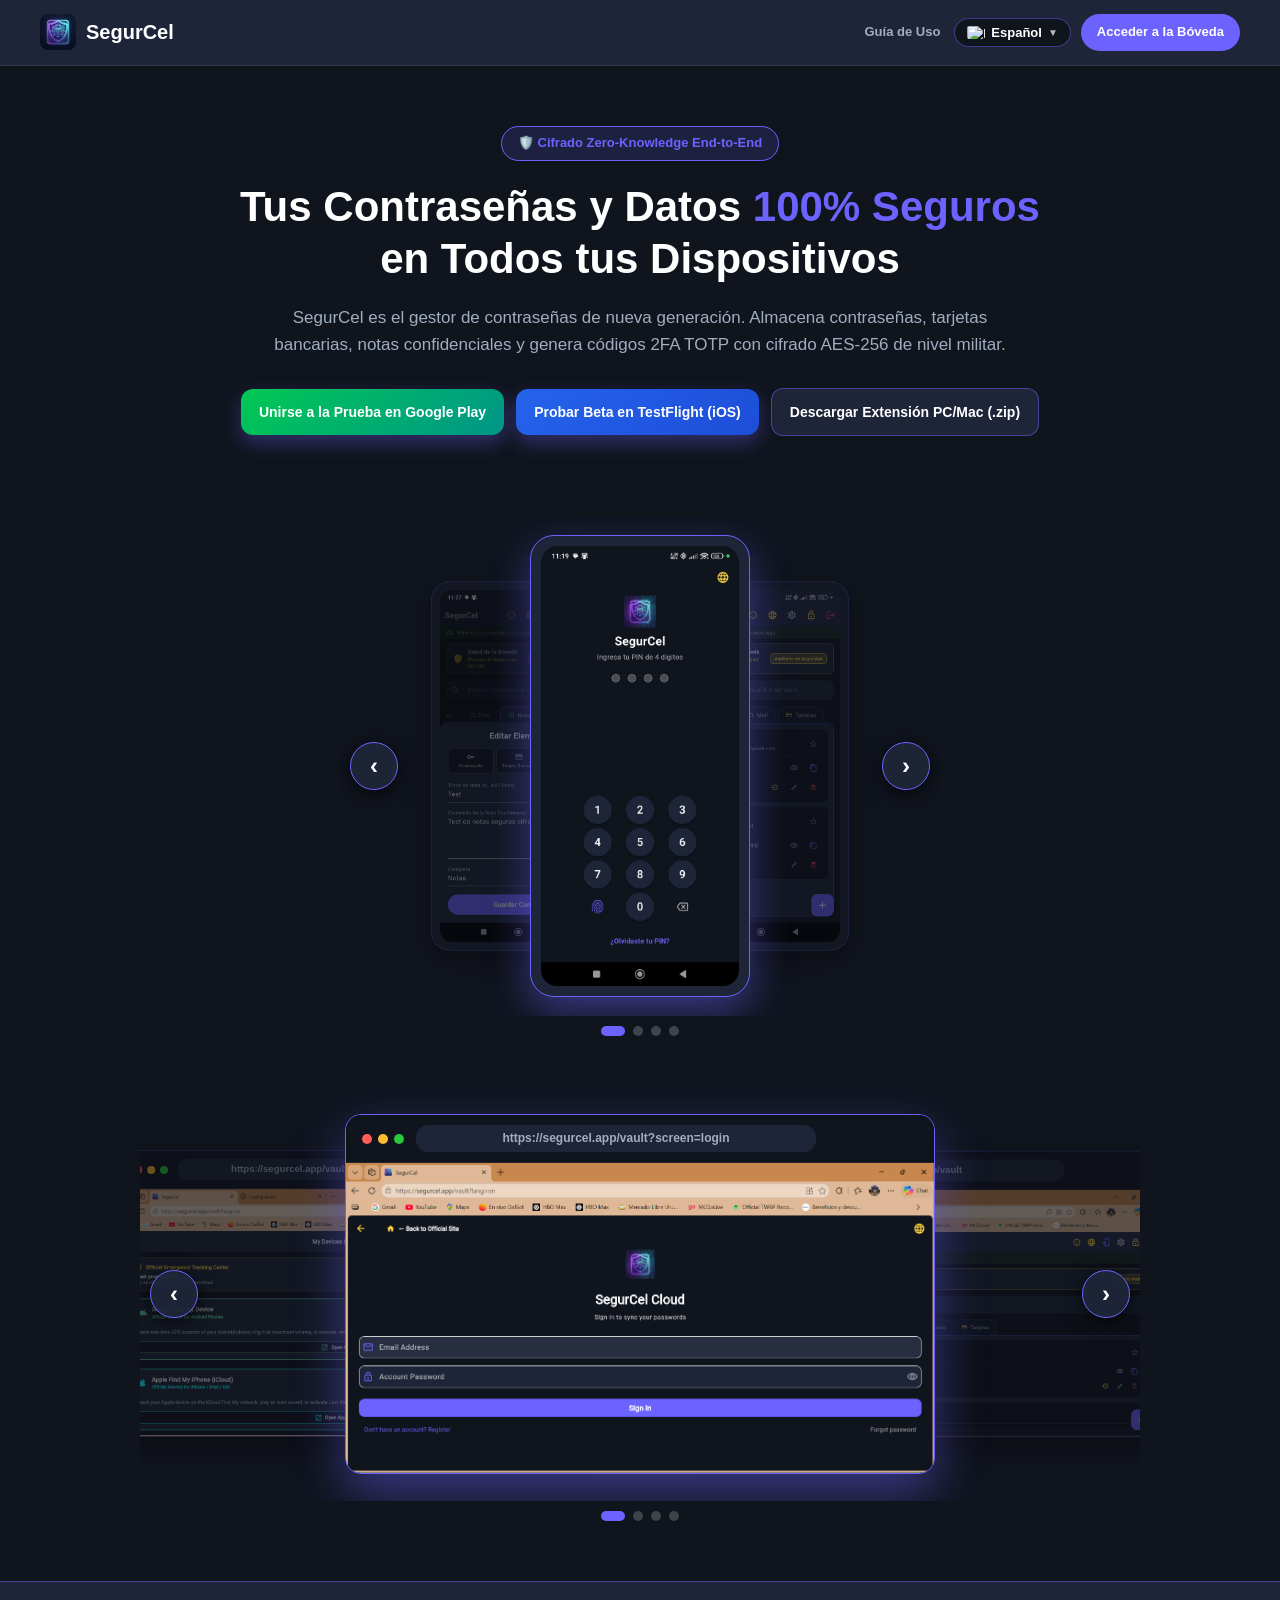
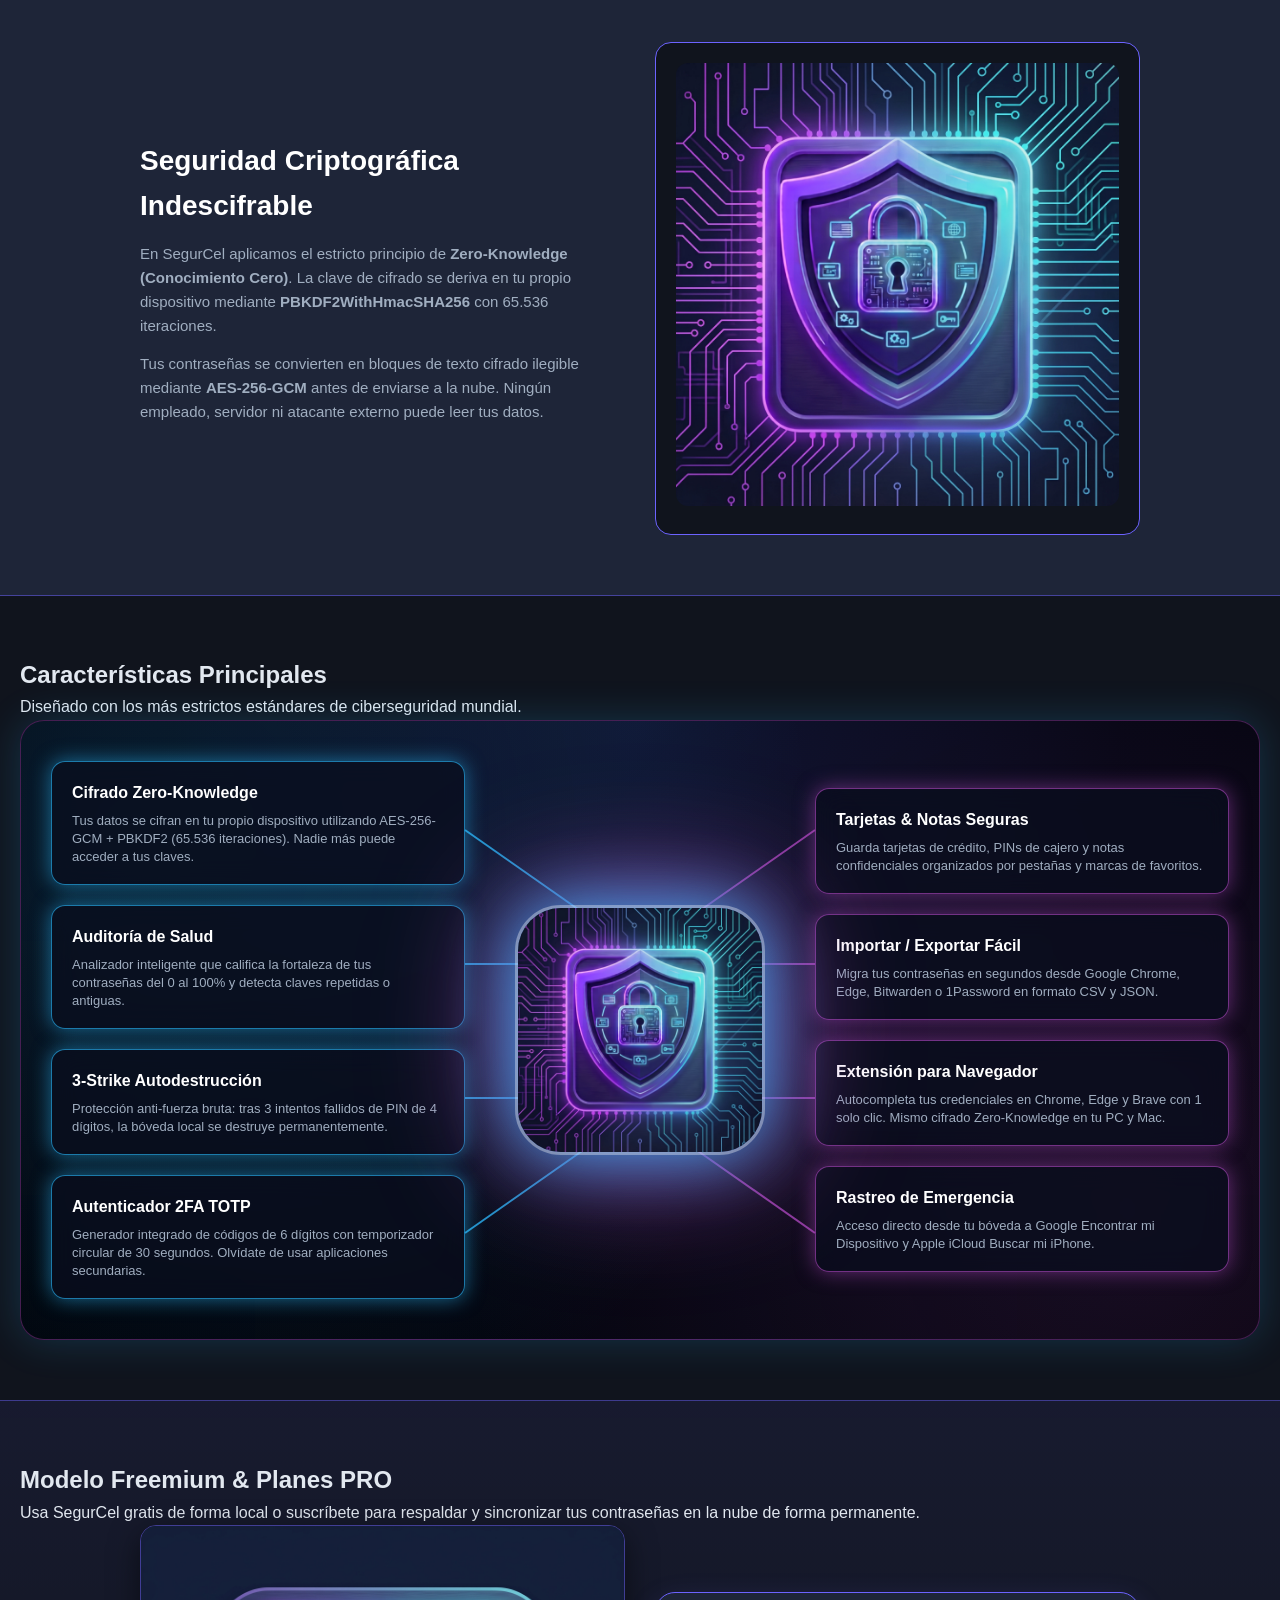
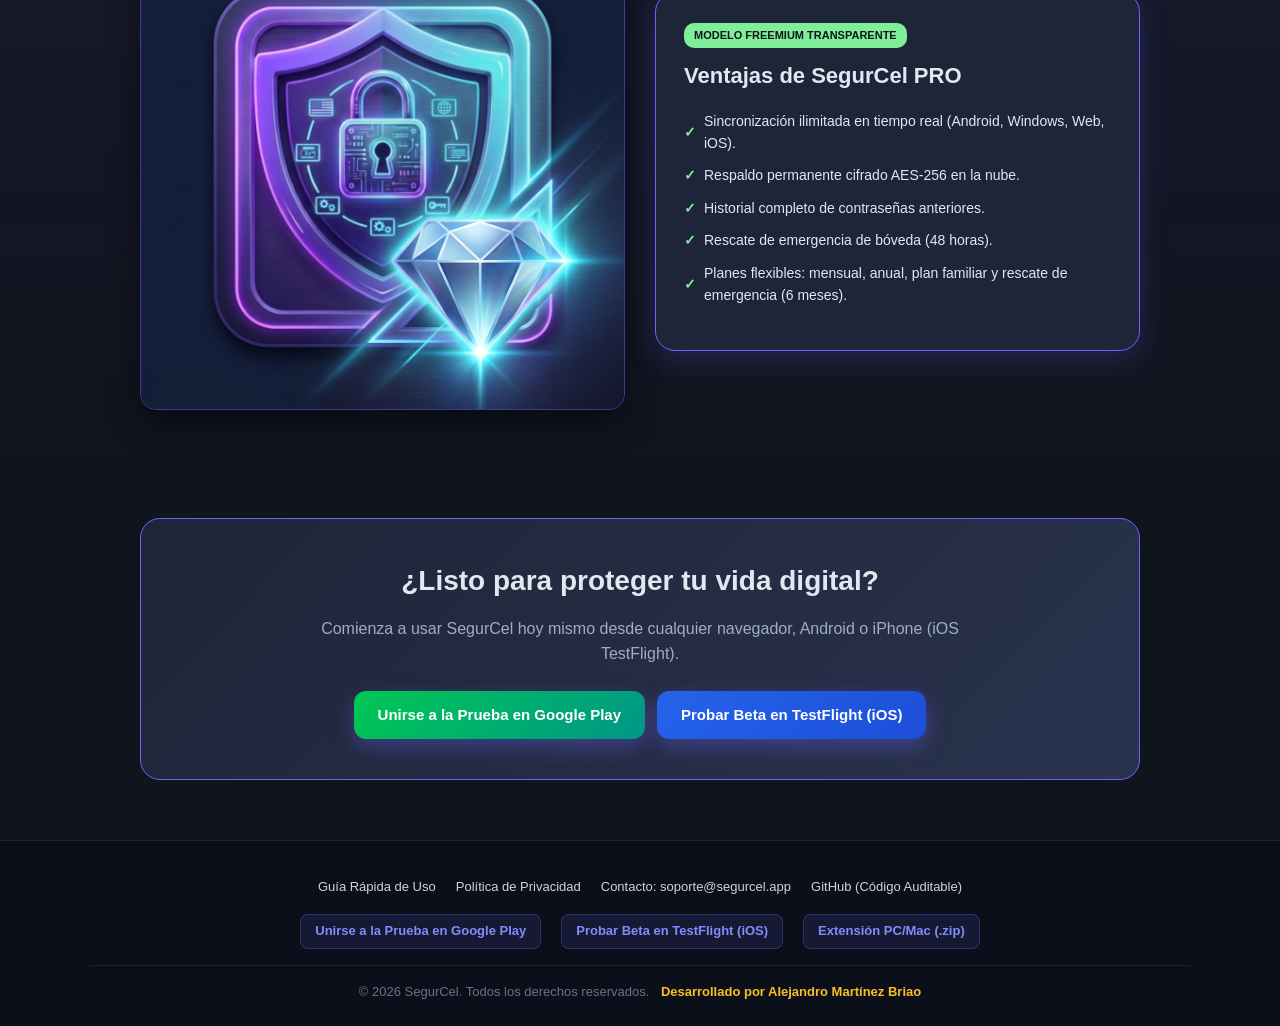
==== commit 97078b58: "fix(web): translate all remaining Spanish footer strings and remove emojis across all 14 languages" ====
--- a/web/index.html
+++ b/web/index.html
@@ -1231,10 +1231,10 @@
     <footer>
         <div class="footer-simple-container">
             <div class="footer-links-row">
-                <a href="/guide" id="linkFooterGuide">📘 Guía Rápida de Uso</a>
-                <a href="/privacy" id="linkFooterPrivacy">🔒 Política de Privacidad</a>
-                <a href="mailto:soporte@segurcel.app" id="linkFooterSupport">✉️ Contacto: soporte@segurcel.app</a>
-                <a href="https://github.com/ambuydev/SegurCel" target="_blank" id="linkFooterGithub">⭐ GitHub (Código Auditable)</a>
+                <a href="/guide" id="linkFooterGuide">Guía Rápida de Uso</a>
+                <a href="/privacy" id="linkFooterPrivacy">Política de Privacidad</a>
+                <a href="mailto:soporte@segurcel.app" id="linkFooterSupport">Contacto: soporte@segurcel.app</a>
+                <a href="https://github.com/ambuydev/SegurCel" target="_blank" id="linkFooterGithub">GitHub (Código Auditable)</a>
             </div>
             <div class="footer-links-row footer-download-row">
                 <a href="https://play.google.com/apps/testing/com.segurcel.segurcel" target="_blank" id="linkFooterAndroid">Unirse a la Prueba en Google Play</a>
@@ -1704,9 +1704,9 @@
         };
 
         const guideTextMap = {
-            es: "📘 Guía de Uso", en: "📘 User Guide", pt: "📘 Guia do Usuário", zh: "📘 使用指南", zh_HK: "📘 使用指南", fr: "📘 Guide Utilisateur",
-            hi: "📘 उपयोग निर्देशिका", de: "📘 Benutzerhandbuch", ja: "📘 ユーザーガイド", ko: "📘 사용자 설명서", ru: "📘 Руководство",
-            it: "📘 Guida Utente", ar: "📘 دليل الاستخدام", id: "📘 Panduan Pengguna"
+            es: "Guía de Uso", en: "User Guide", pt: "Guia do Usuário", zh: "使用指南", zh_HK: "使用指南", fr: "Guide Utilisateur",
+            hi: "उपयोग निर्देशिका", de: "Benutzerhandbuch", ja: "ユーザーガイド", ko: "사용자 설명서", ru: "Руководство",
+            it: "Guida Utente", ar: "دليل الاستخدام", id: "Panduan Pengguna"
         };
 
         const flagsMapLanding = {
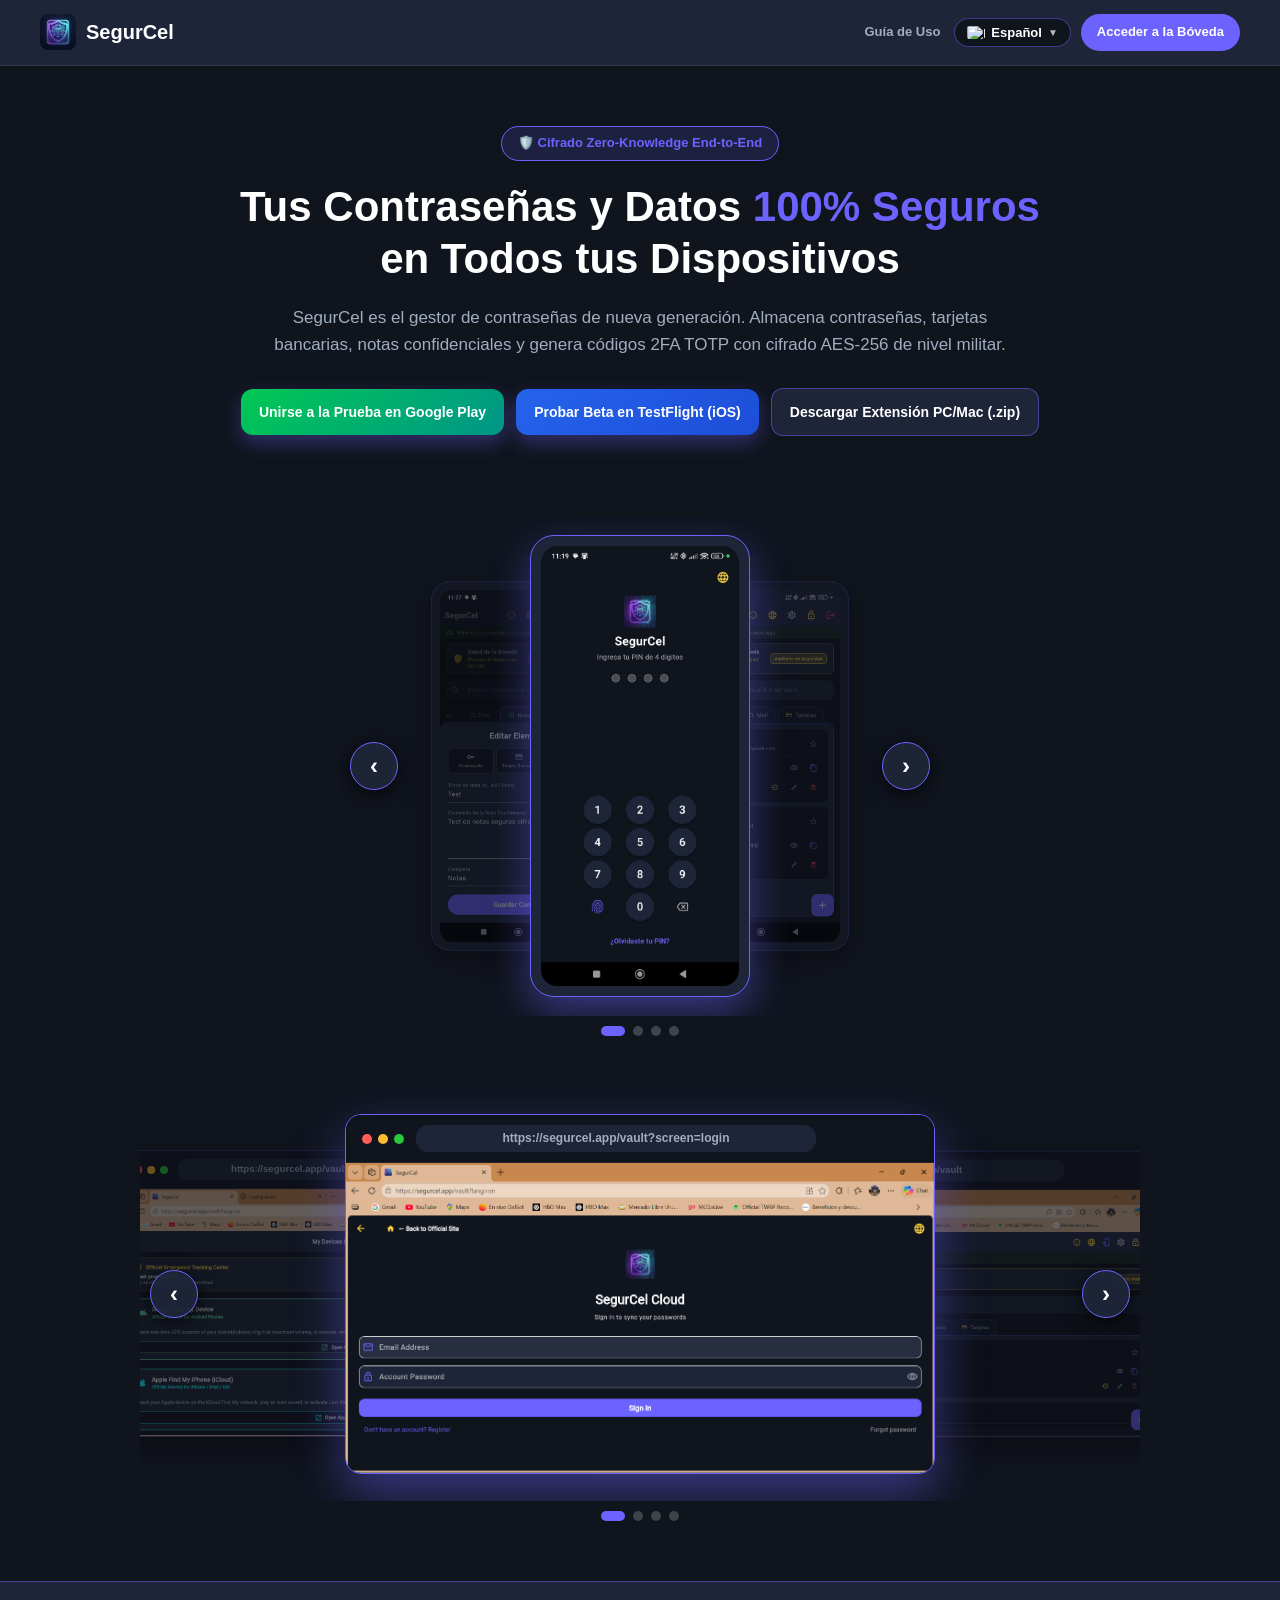
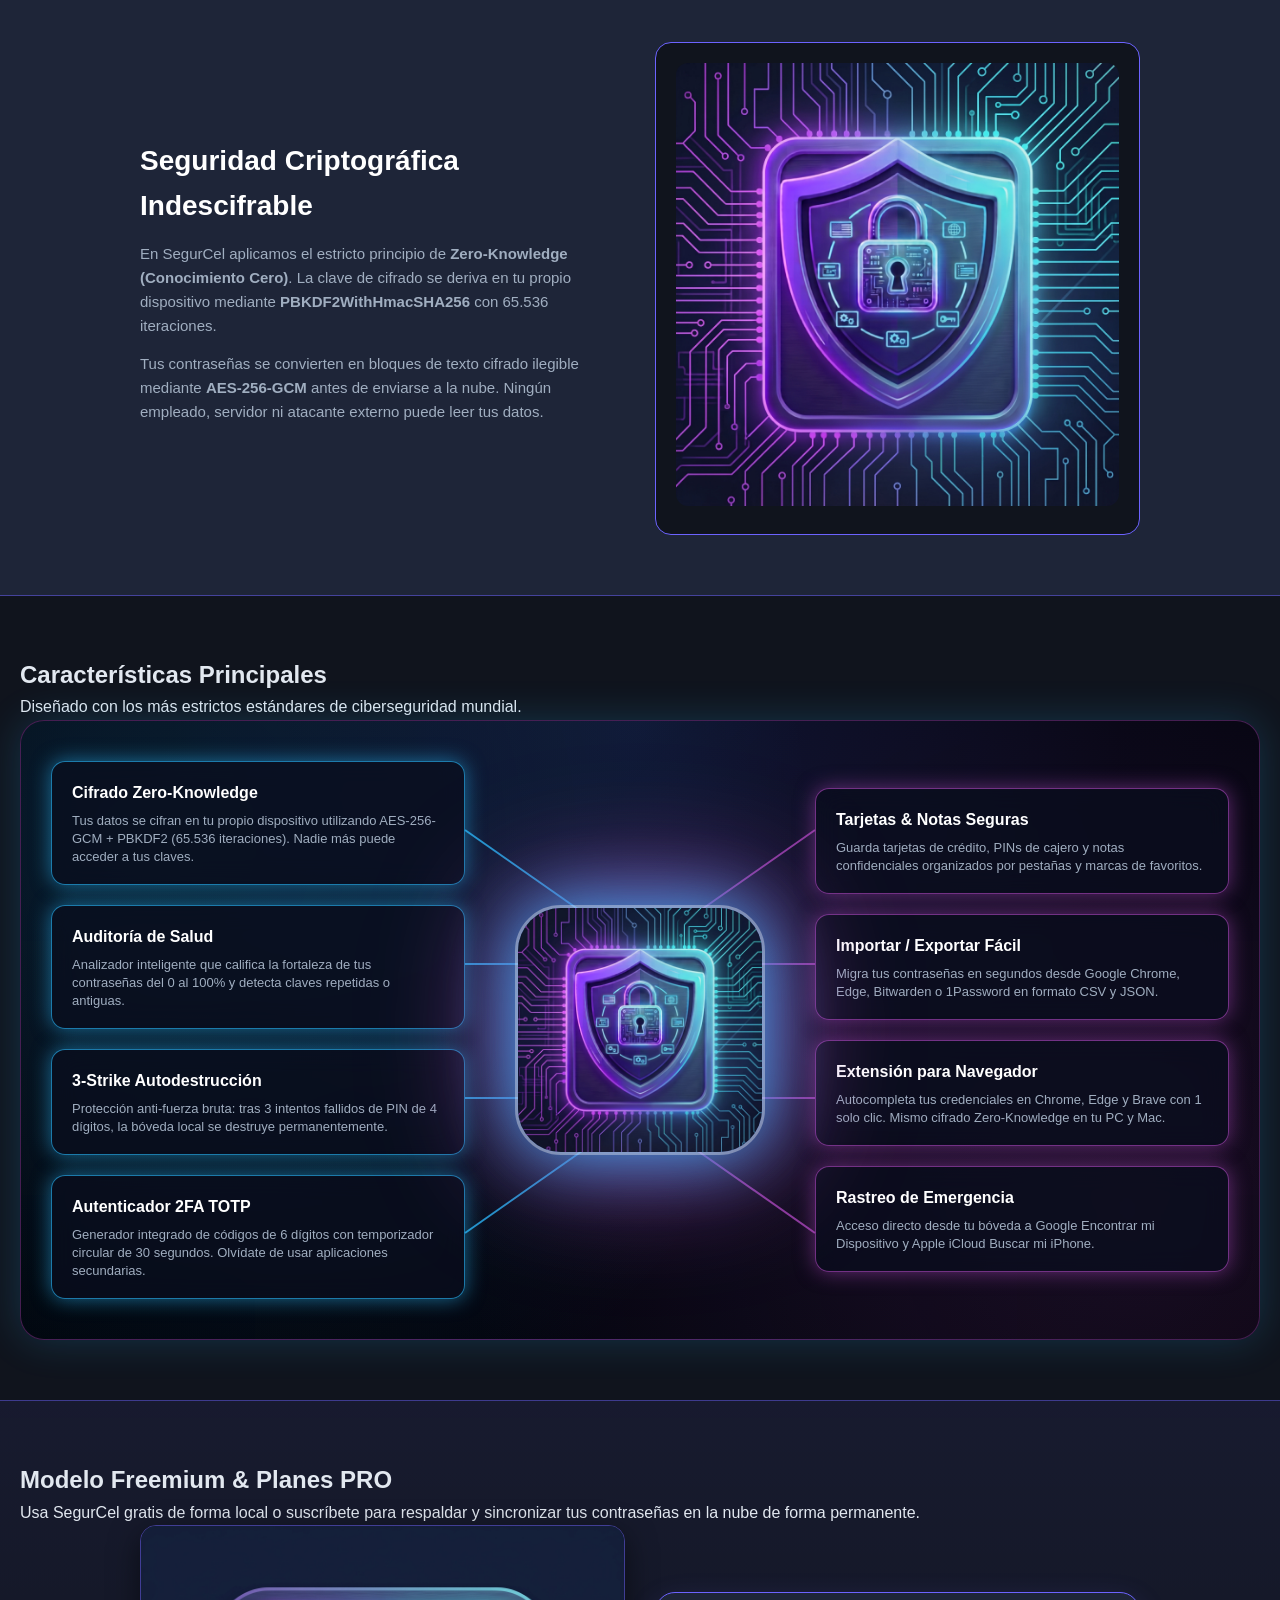
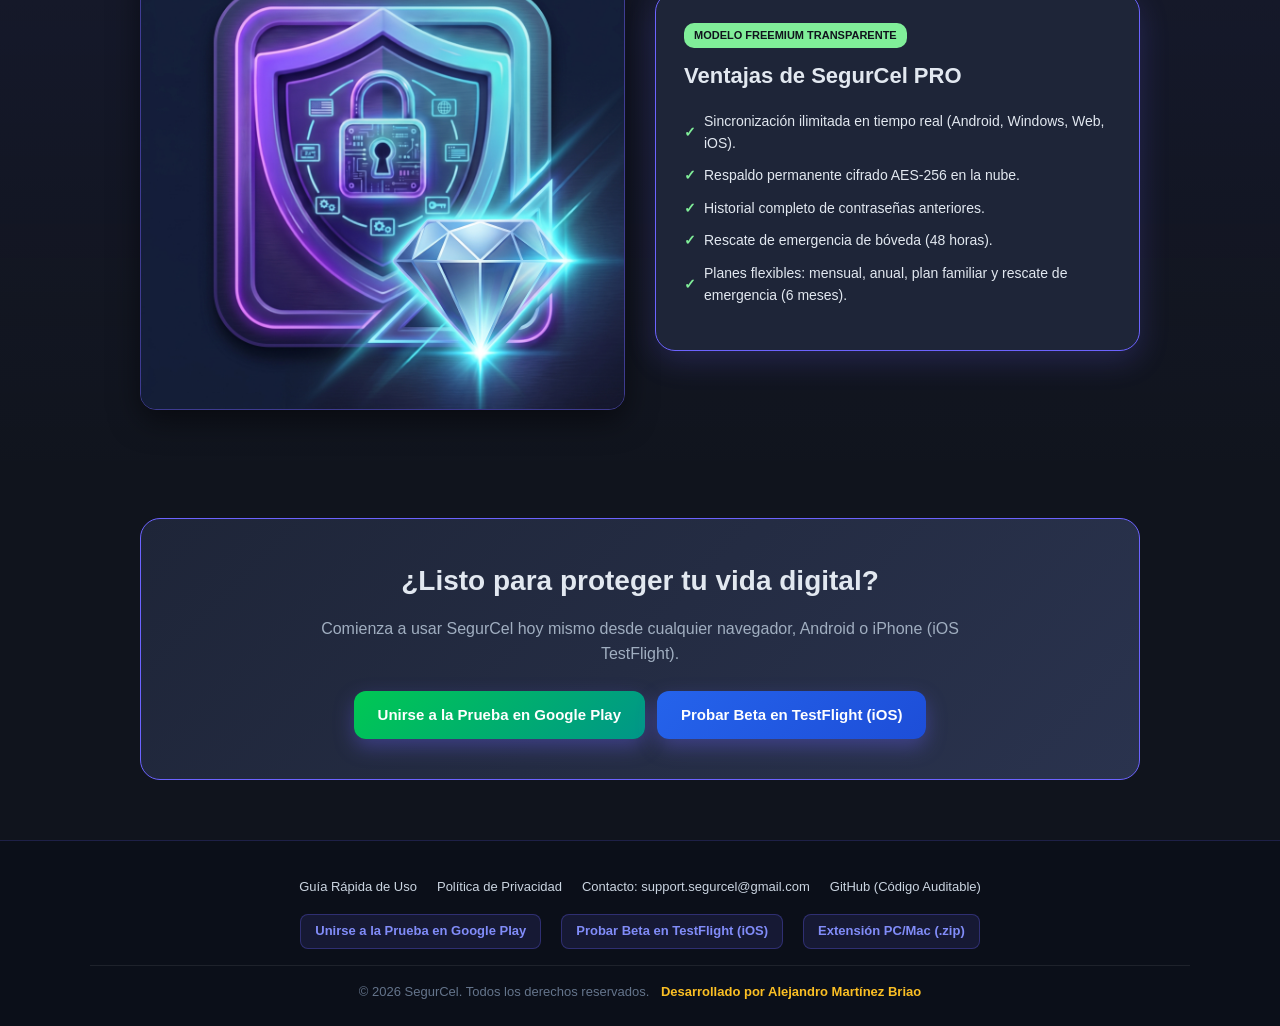
==== commit 53b1468d: "fix(support): update official support email to support.segurcel@gmail.com across app and web" ====
--- a/web/index.html
+++ b/web/index.html
@@ -1233,7 +1233,7 @@
             <div class="footer-links-row">
                 <a href="/guide" id="linkFooterGuide">Guía Rápida de Uso</a>
                 <a href="/privacy" id="linkFooterPrivacy">Política de Privacidad</a>
-                <a href="mailto:soporte@segurcel.app" id="linkFooterSupport">Contacto: soporte@segurcel.app</a>
+                <a href="mailto:support.segurcel@gmail.com" id="linkFooterSupport">Contacto: support.segurcel@gmail.com</a>
                 <a href="https://github.com/ambuydev/SegurCel" target="_blank" id="linkFooterGithub">GitHub (Código Auditable)</a>
             </div>
             <div class="footer-links-row footer-download-row">
@@ -1758,7 +1758,7 @@
             setTxt("linkHeaderGuide", guideText);
             setTxt("linkFooterGuide", guideText);
             setTxt("linkFooterPrivacy", data.priv || "🔒 Política de Privacidad");
-            setTxt("linkFooterSupport", data.support || "✉️ Contacto: soporte@segurcel.app");
+            setTxt("linkFooterSupport", data.support || "✉️ Contacto: support.segurcel@gmail.com");
             setTxt("linkFooterGithub", data.github || "⭐ GitHub (Código Auditable)");
             setTxt("linkFooterAndroid", data.btnPlay || "Unirse a la Prueba en Google Play");
             setTxt("linkFooterIos", data.btnIos || "Probar Beta en TestFlight (iOS)");
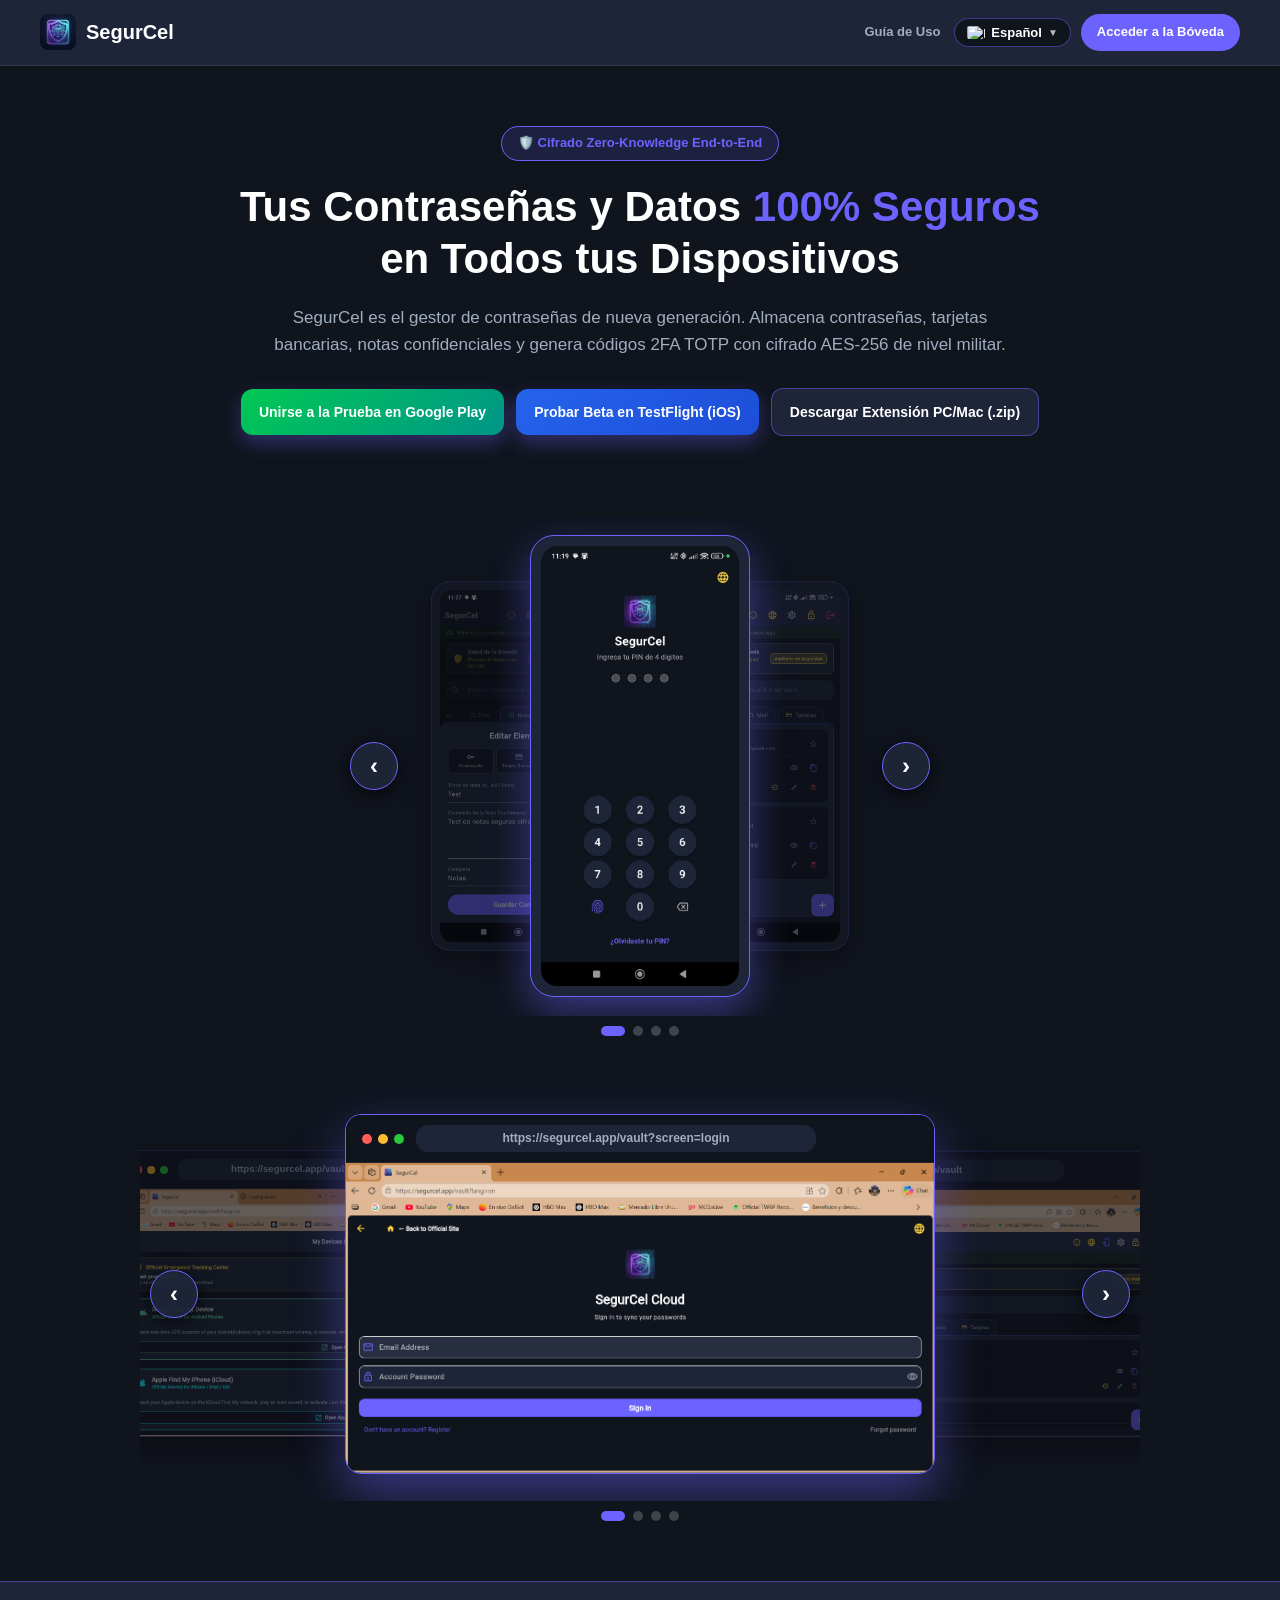
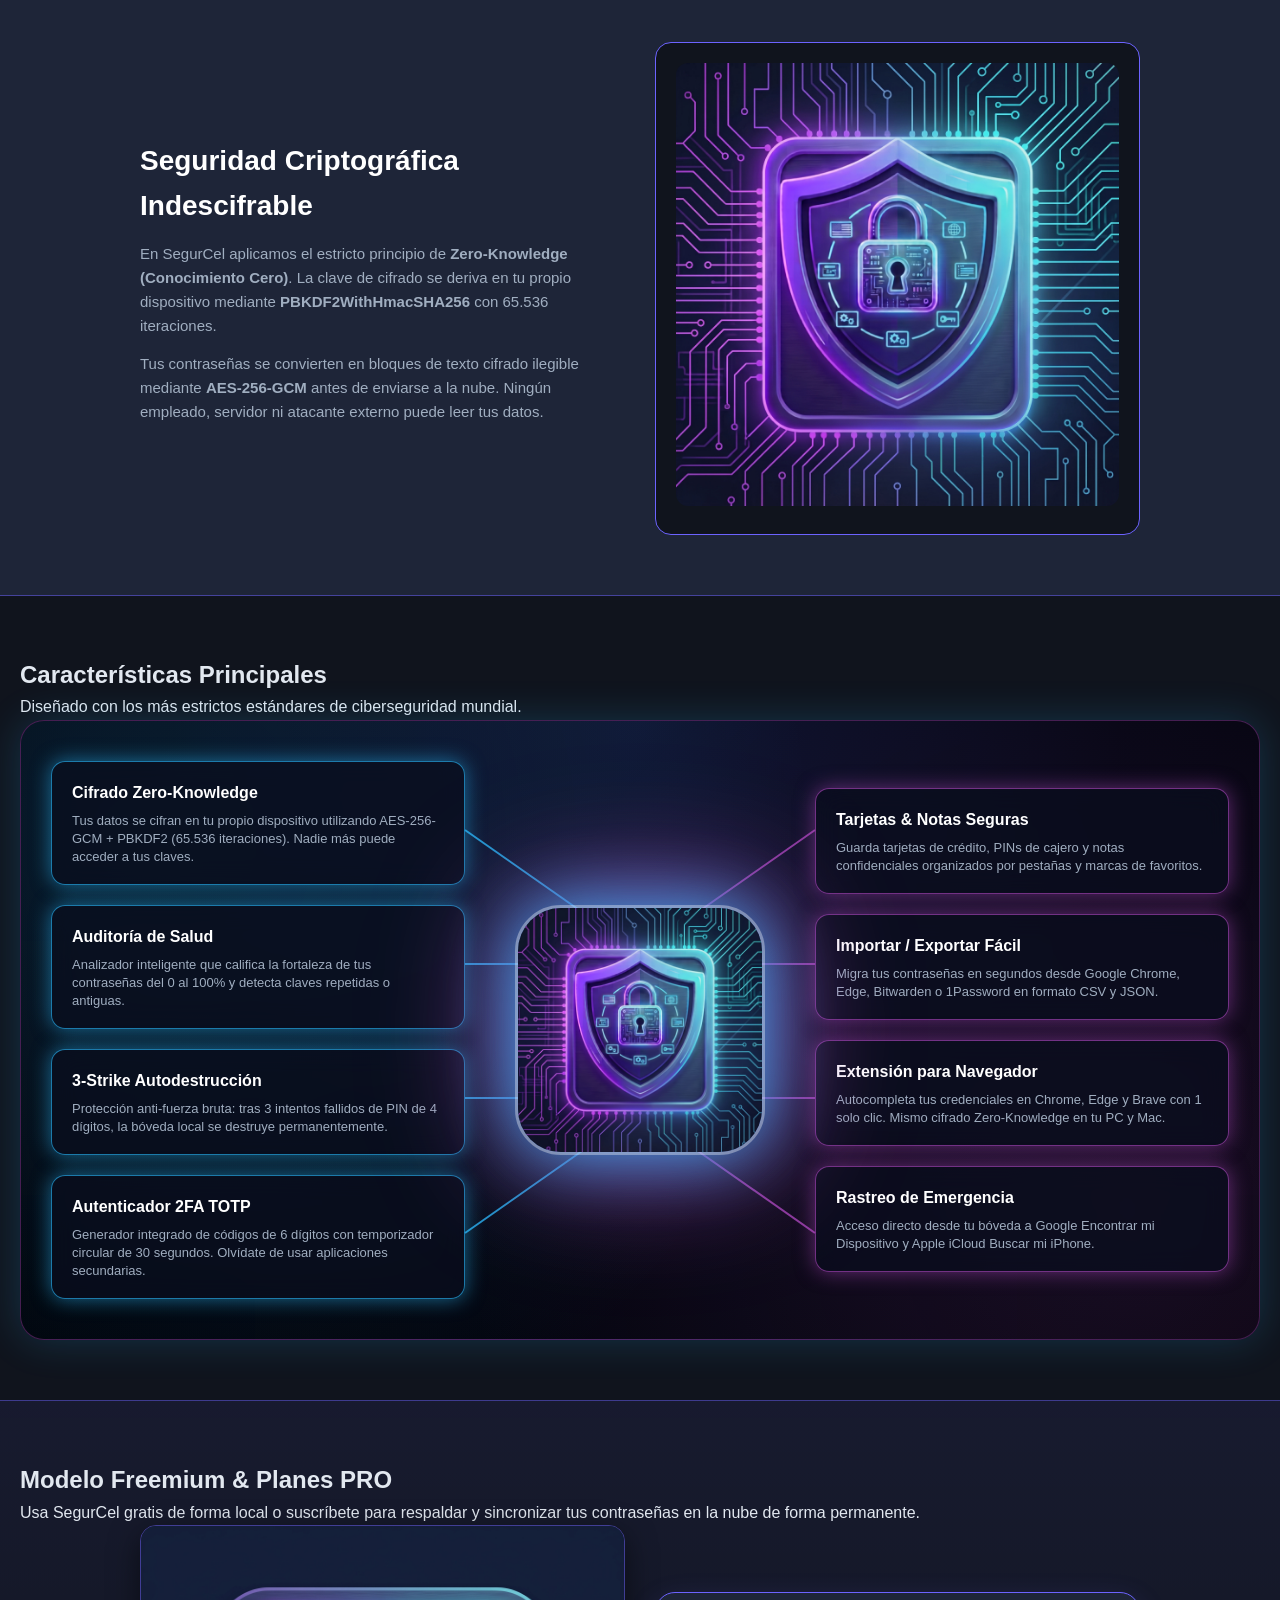
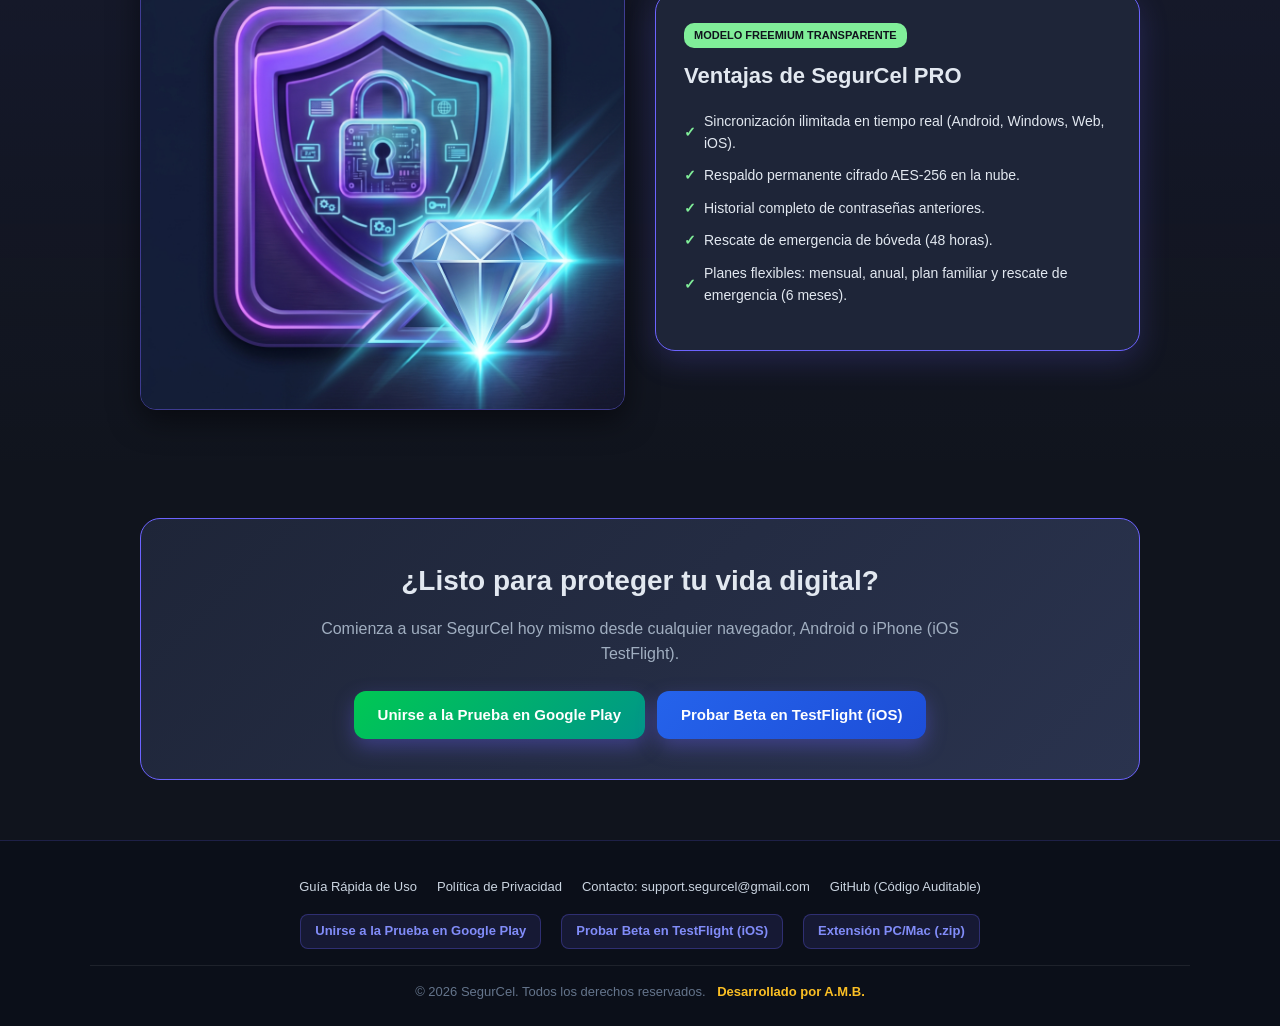
==== commit 599d9000: "fix(web): update website footer developer credit to A.M.B. across all 14 languages and deploy" ====
--- a/web/index.html
+++ b/web/index.html
@@ -1242,7 +1242,7 @@
                 <a href="/segurcel-extension.zip" target="_blank" id="linkFooterExt">Extensión PC/Mac (.zip)</a>
             </div>
             <div class="footer-copy-row">
-                <p id="footerCopyright">© 2026 SegurCel. Todos los derechos reservados. <span class="dev-credit" id="footerDev">Desarrollado por Alejandro Martínez Briao</span></p>
+                <p id="footerCopyright">© 2026 SegurCel. Todos los derechos reservados. <span class="dev-credit" id="footerDev">Desarrollado por A.M.B.</span></p>
             </div>
         </div>
     </footer>
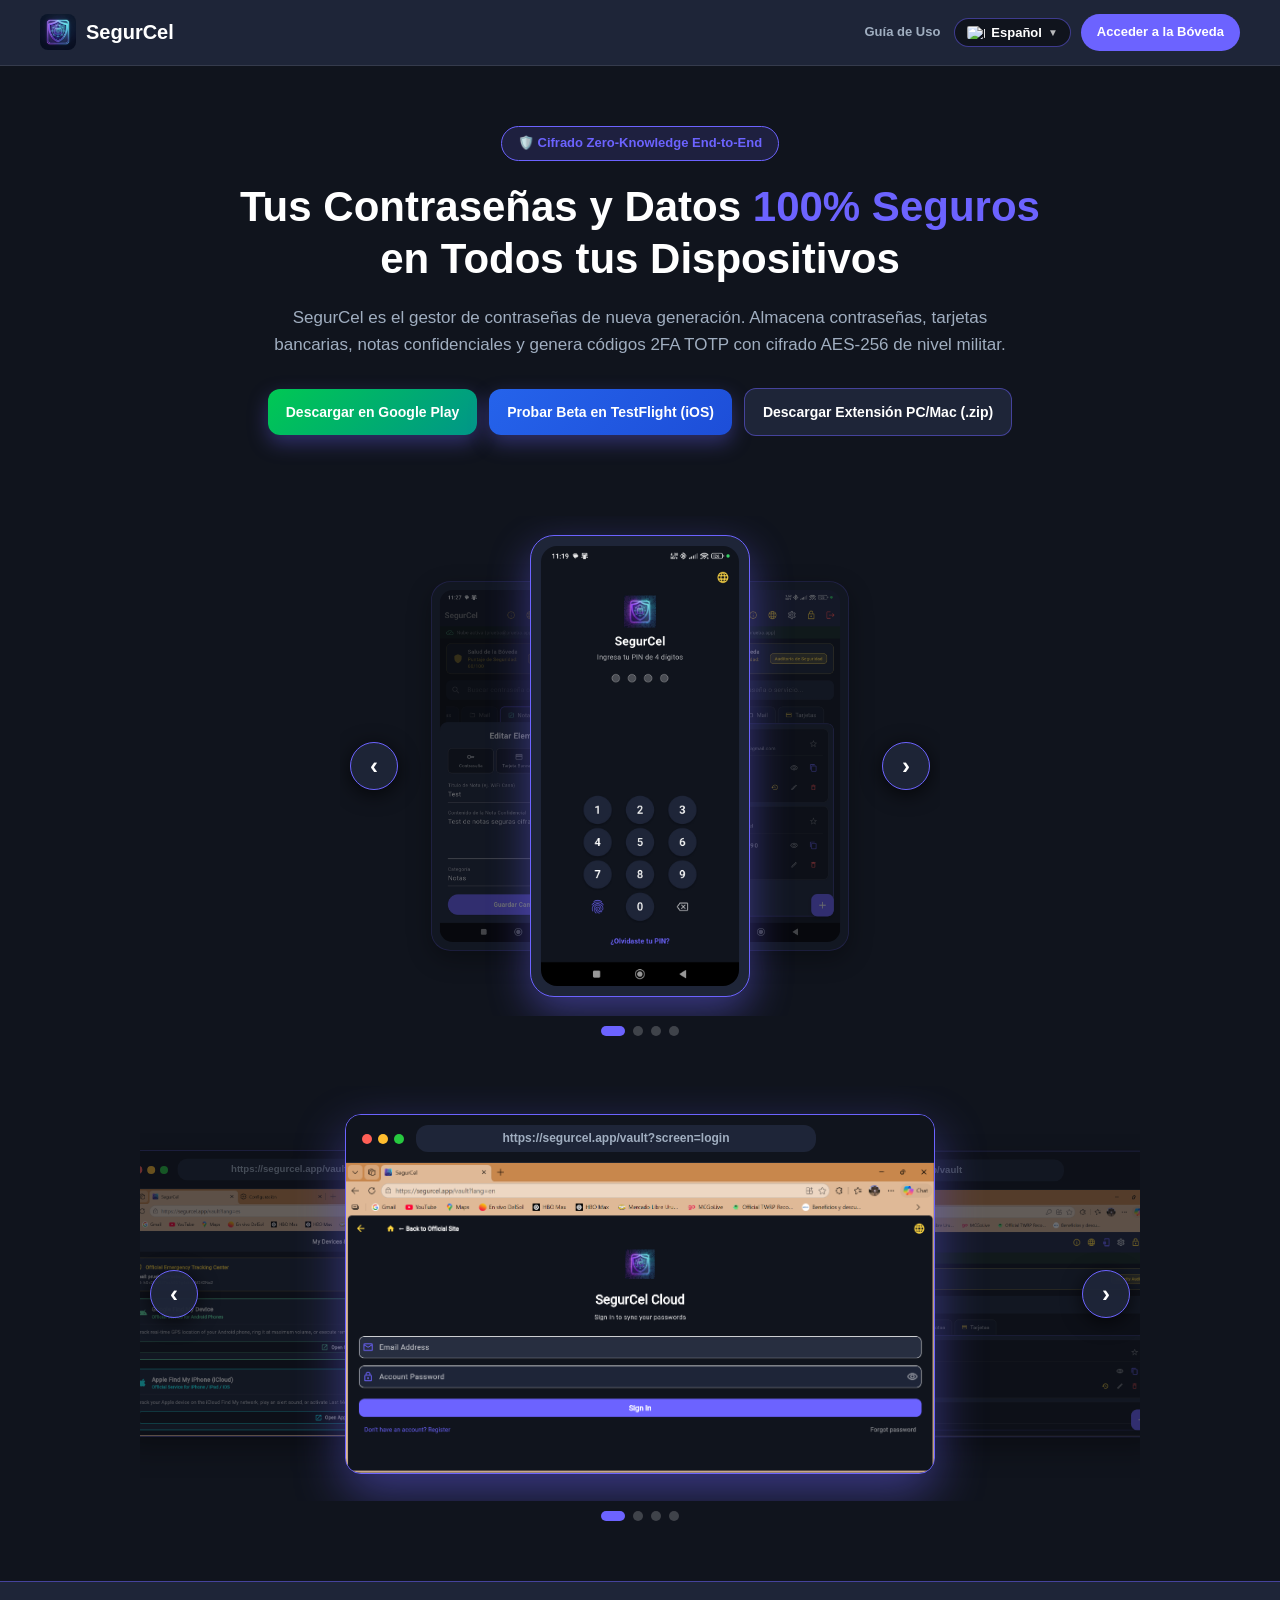
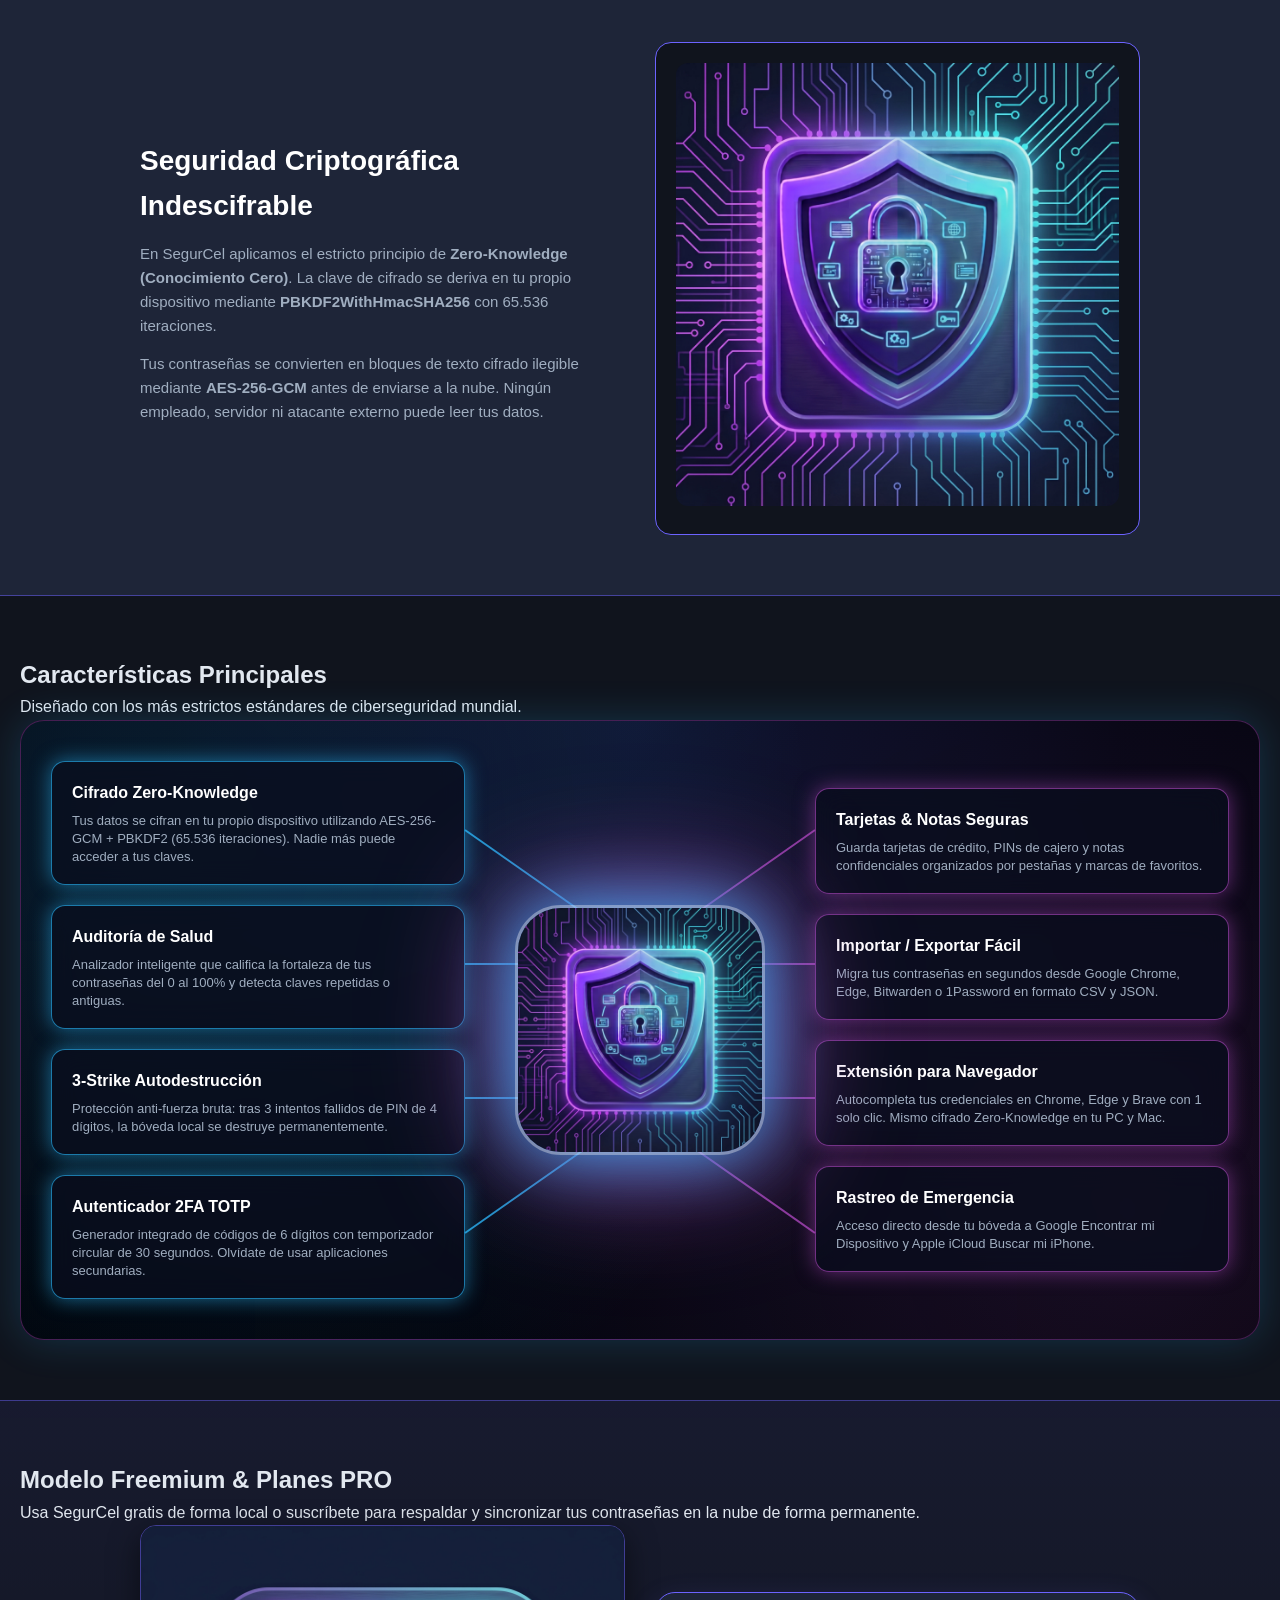
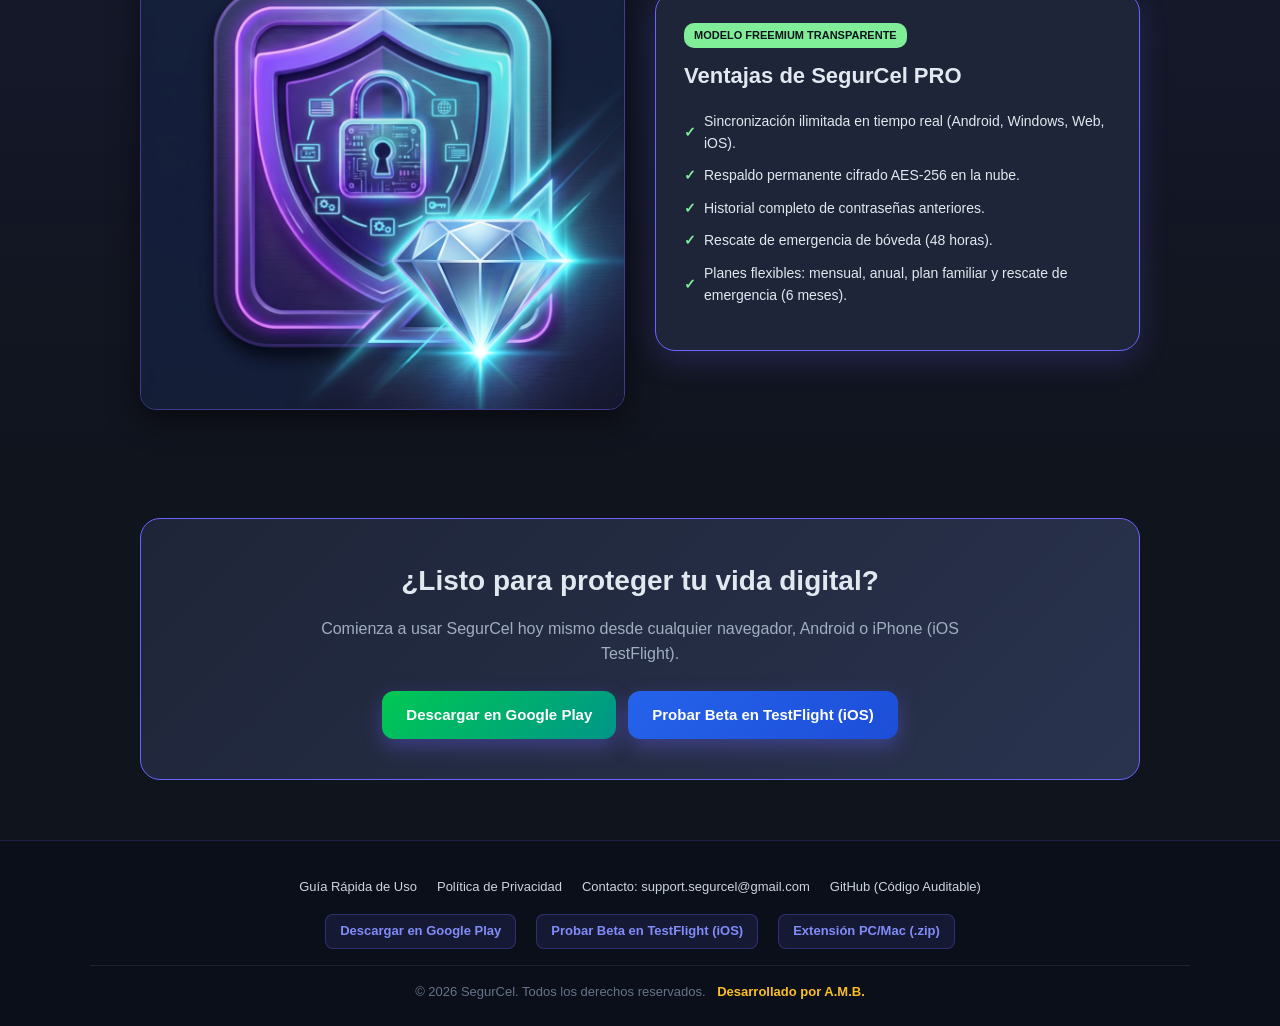
==== commit 5469ab68: "feat(web): update Google Play CTA buttons to official direct store link and Descargar en Google Play" ====
--- a/web/index.html
+++ b/web/index.html
@@ -963,8 +963,8 @@
         </p>
 
         <div class="hero-buttons">
-            <a href="https://play.google.com/apps/testing/com.segurcel.segurcel" target="_blank" class="btn-primary" style="background: linear-gradient(135deg, #00C853 0%, #009688 100%); color: #FFF;" id="btnPlayTesting">
-                <span id="lblBtnPlay">Unirse a la Prueba en Google Play</span>
+            <a href="https://play.google.com/store/apps/details?id=com.segurcel.segurcel" target="_blank" class="btn-primary" style="background: linear-gradient(135deg, #00C853 0%, #009688 100%); color: #FFF;" id="btnPlayTesting">
+                <span id="lblBtnPlay">Descargar en Google Play</span>
             </a>
             <a href="https://testflight.apple.com/join/3Dvcxj1E" target="_blank" class="btn-primary" style="background: linear-gradient(135deg, #2563EB 0%, #1D4ED8 100%); color: #FFF;" id="btnTestFlightIos">
                 <span id="lblBtnIos">Probar Beta en TestFlight (iOS)</span>
@@ -1221,7 +1221,7 @@
             <h2 style="font-size: 28px; font-weight: 800; margin-bottom: 12px;" id="ctaTitle">¿Listo para proteger tu vida digital?</h2>
             <p style="color: var(--text-muted); max-width: 650px; margin: 0 auto 24px;" id="ctaSub">Comienza a usar SegurCel hoy mismo desde cualquier navegador, Android o iPhone (iOS TestFlight).</p>
             <div style="display: flex; justify-content: center; gap: 12px; flex-wrap: wrap;">
-                <a href="https://play.google.com/apps/testing/com.segurcel.segurcel" target="_blank" class="btn-primary" style="background: linear-gradient(135deg, #00C853 0%, #009688 100%); color: #FFF;" id="btnCtaPlayStore">Unirse a la Prueba en Google Play</a>
+                <a href="https://play.google.com/store/apps/details?id=com.segurcel.segurcel" target="_blank" class="btn-primary" style="background: linear-gradient(135deg, #00C853 0%, #009688 100%); color: #FFF;" id="btnCtaPlayStore">Descargar en Google Play</a>
                 <a href="https://testflight.apple.com/join/3Dvcxj1E" target="_blank" class="btn-primary" style="background: linear-gradient(135deg, #2563EB 0%, #1D4ED8 100%); color: #FFF;" id="btnCtaTestFlight">Probar Beta en TestFlight (iOS)</a>
             </div>
         </div>
@@ -1237,7 +1237,7 @@
                 <a href="https://github.com/ambuydev/SegurCel" target="_blank" id="linkFooterGithub">GitHub (Código Auditable)</a>
             </div>
             <div class="footer-links-row footer-download-row">
-                <a href="https://play.google.com/apps/testing/com.segurcel.segurcel" target="_blank" id="linkFooterAndroid">Unirse a la Prueba en Google Play</a>
+                <a href="https://play.google.com/store/apps/details?id=com.segurcel.segurcel" target="_blank" id="linkFooterAndroid">Descargar en Google Play</a>
                 <a href="https://testflight.apple.com/join/3Dvcxj1E" target="_blank" id="linkFooterIos">Probar Beta en TestFlight (iOS)</a>
                 <a href="/segurcel-extension.zip" target="_blank" id="linkFooterExt">Extensión PC/Mac (.zip)</a>
             </div>
@@ -1258,7 +1258,7 @@
                 sub: "SegurCel es el gestor de contraseñas de nueva generación. Almacena contraseñas, tarjetas bancarias, notas confidenciales y genera códigos 2FA TOTP con cifrado AES-256 de nivel militar.",
                 btnVault: "Acceder a la Bóveda Web",
                 btnExt: "Descargar Extensión PC/Mac (.zip)",
-                btnPlay: "Unirse a la Prueba en Google Play",
+                btnPlay: "Descargar en Google Play",
                 btnIos: "Probar Beta en TestFlight (iOS)",
                 btnApk: "📲 Ver en Google Play Store",
                 btnHeader: "Acceder a la Bóveda",
@@ -1291,7 +1291,7 @@
                 sub: "SegurCel is the next-generation password manager. Store passwords, bank cards, confidential notes, and generate 2FA TOTP codes with military-grade AES-256 encryption.",
                 btnVault: "Access Web Vault",
                 btnExt: "Download PC/Mac Extension (.zip)",
-                btnPlay: "Join Beta Test on Google Play",
+                btnPlay: "Get it on Google Play",
                 btnApk: "📲 View on Google Play Store",
                 btnHeader: "Access Vault",
                 zkT: "Unbreakable Cryptographic Security",
@@ -1323,7 +1323,7 @@
                 sub: "O SegurCel é o gerenciador de senhas de nova geração. Armazene senhas, cartões bancários, notas confidenciais e gere códigos 2FA TOTP com criptografia AES-256 de nível militar.",
                 btnVault: "Acessar Cofre Web",
                 btnExt: "Baixar Extensão PC/Mac (.zip)",
-                btnPlay: "Participar do Teste no Google Play",
+                btnPlay: "Baixar no Google Play",
                 btnApk: "📲 Ver no Google Play Store",
                 btnHeader: "Acessar Cofre",
                 zkT: "Segurança Criptográfica Inquebrável",
@@ -1760,7 +1760,7 @@
             setTxt("linkFooterPrivacy", data.priv || "🔒 Política de Privacidad");
             setTxt("linkFooterSupport", data.support || "✉️ Contacto: support.segurcel@gmail.com");
             setTxt("linkFooterGithub", data.github || "⭐ GitHub (Código Auditable)");
-            setTxt("linkFooterAndroid", data.btnPlay || "Unirse a la Prueba en Google Play");
+            setTxt("linkFooterAndroid", data.btnPlay || "Descargar en Google Play");
             setTxt("linkFooterIos", data.btnIos || "Probar Beta en TestFlight (iOS)");
             setTxt("linkFooterExt", data.btnExt || "Extensión PC/Mac (.zip)");
             setTxt("footerCopyright", data.copyright ? `${data.copyright} ${data.dev}` : "© 2026 SegurCel. Todos los derechos reservados.");
